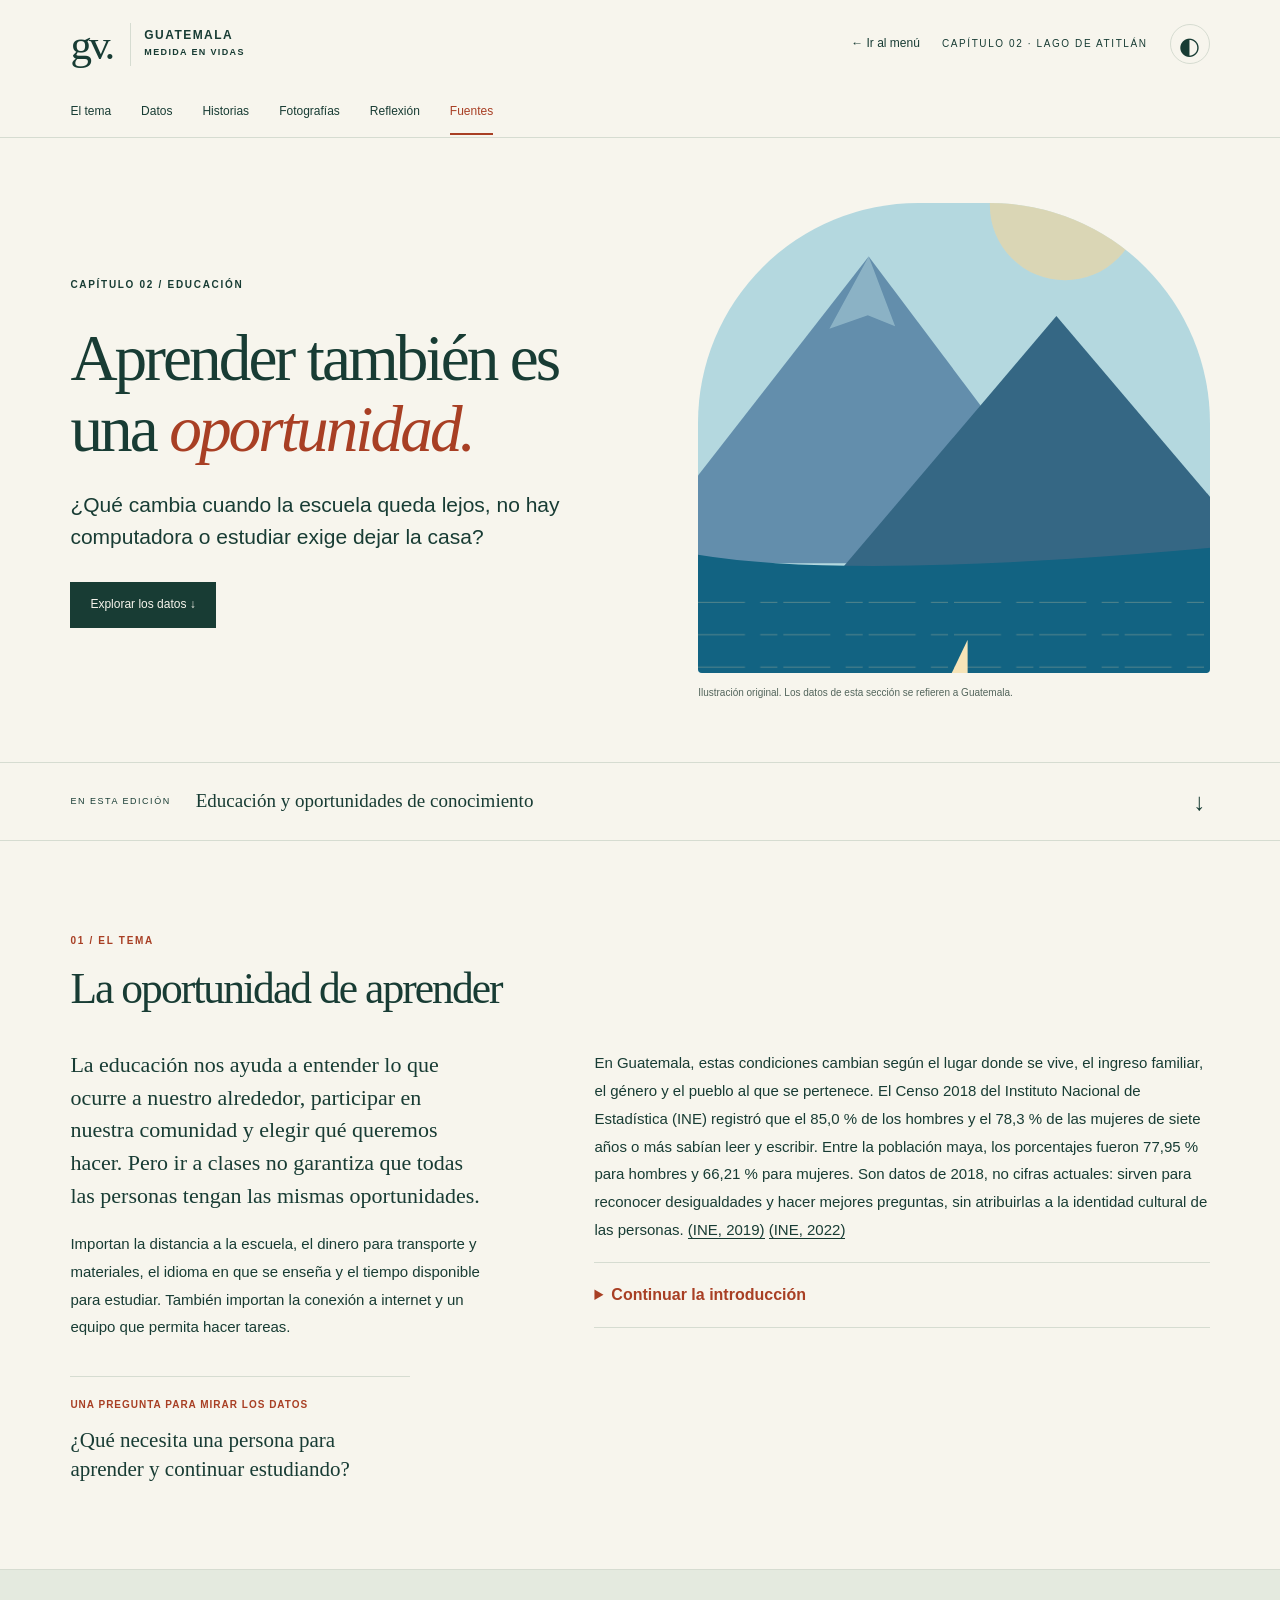
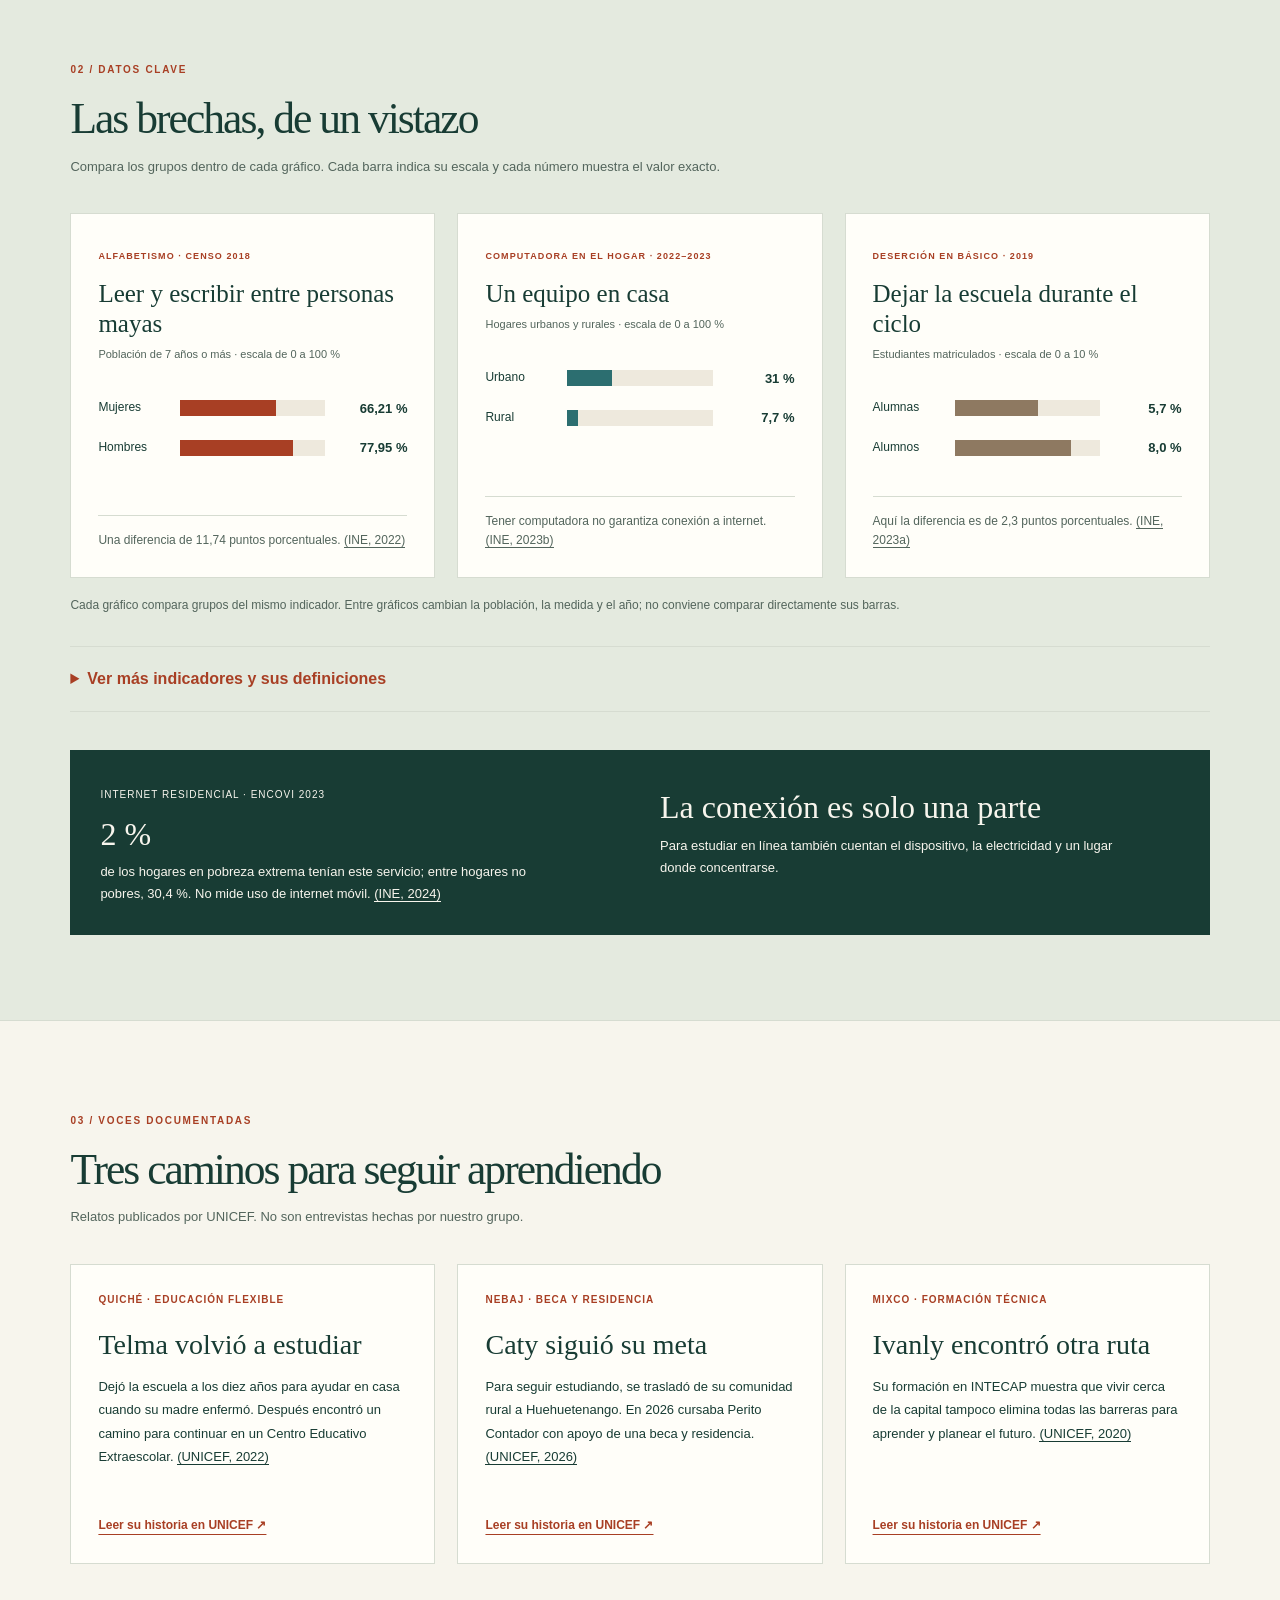
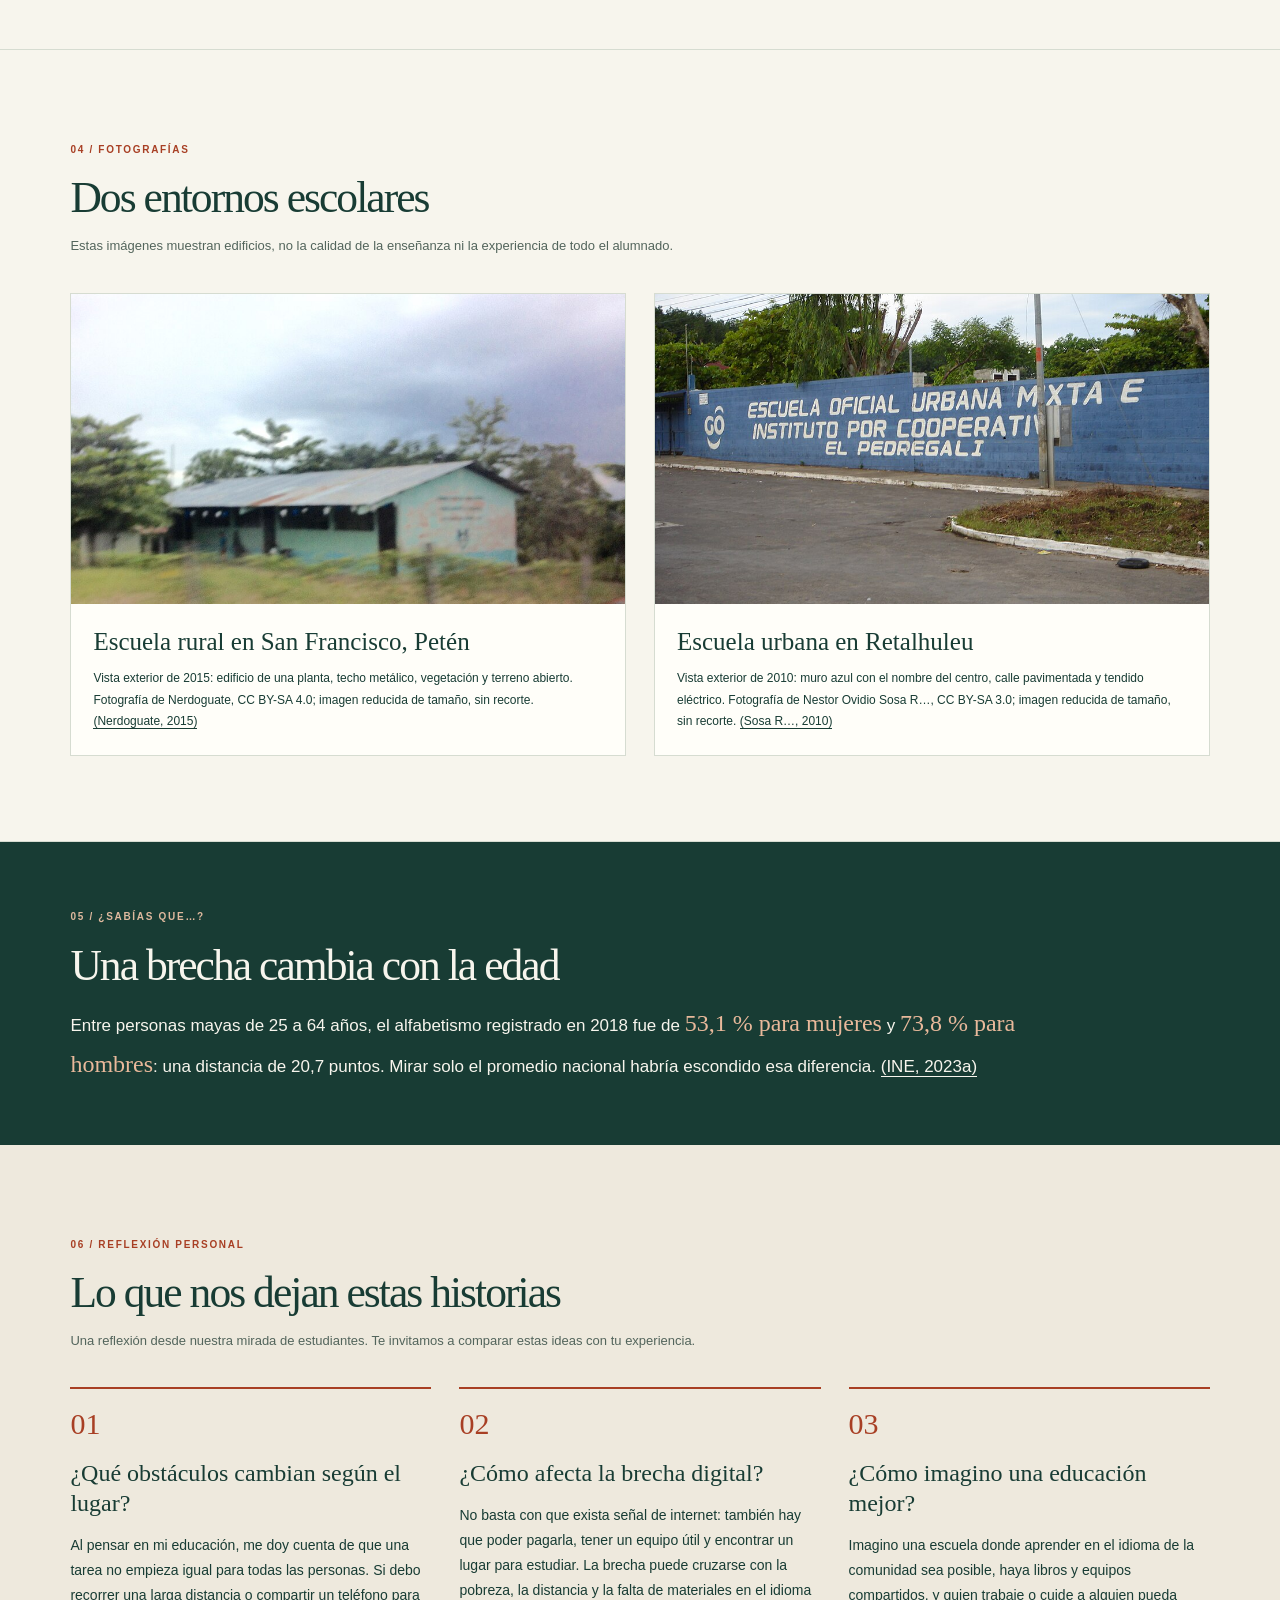
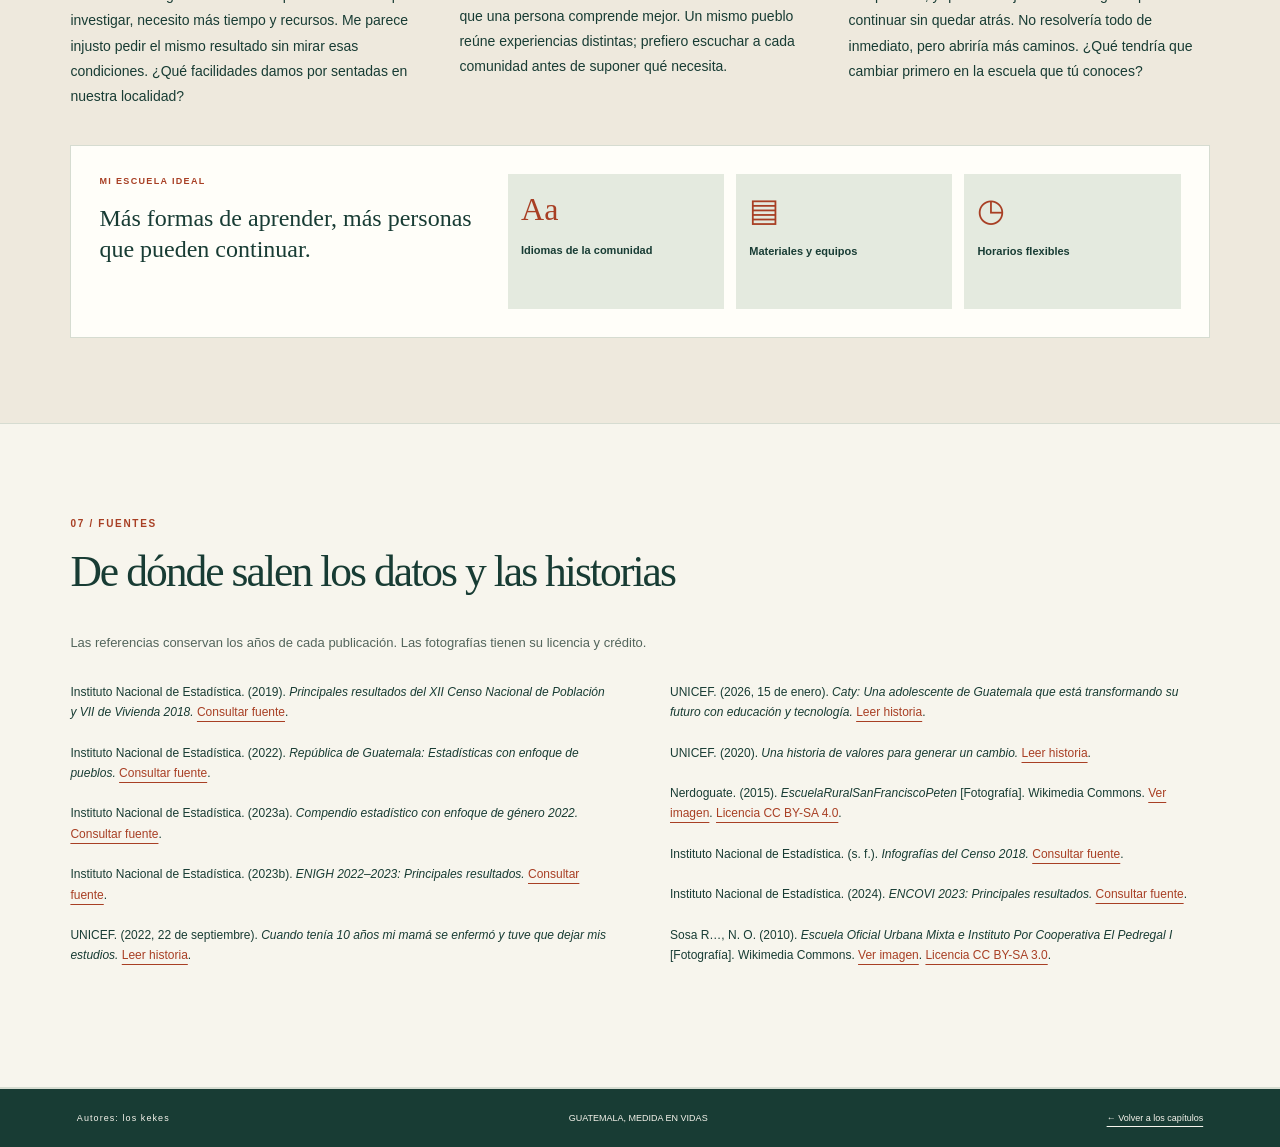
==== capitulo-2.html @ addb1e81 "Ajustar título del capítulo 2" ====
<!doctype html>
<html lang="es">
<head>
<meta charset="utf-8"><meta name="viewport" content="width=device-width,initial-scale=1">
<meta name="description" content="Educación y oportunidades de aprender en Guatemala: datos, historias y reflexión.">
<meta name="color-scheme" content="light dark">
<title>Capítulo 2 · Educación y oportunidades — Guatemala, medida en vidas</title>
<link rel="stylesheet" href="capitulos.css"><link rel="stylesheet" href="educacion.css?v=3">
<script defer src="educacion.js?v=2"></script>
</head>
<body class="education-page">
<a class="skip-chapters" href="#contenido">Saltar al contenido</a>
<div class="edu-progress" aria-hidden="true"></div>
<header class="education-header"><div class="edu-topline"><a class="edu-brand" href="menu.html" aria-label="Ir al menú de capítulos"><span class="edu-brand-mark">gv.</span><span>GUATEMALA<br><small>MEDIDA EN VIDAS</small></span></a><div class="edu-header-right"><a class="menu-return" href="menu.html">← Ir al menú</a><span class="edu-edition">CAPÍTULO 02 · LAGO DE ATITLÁN</span><button id="edu-theme" type="button" aria-label="Activar modo oscuro" title="Cambiar tema">◐</button><button id="edu-menu" type="button" aria-expanded="false" aria-controls="edu-navigation">Menú <span aria-hidden="true">☰</span></button></div></div><nav id="edu-navigation" class="edu-jump" aria-label="Contenido del capítulo"><a href="#introduccion">El tema</a><a href="#datos">Datos</a><a href="#historias">Historias</a><a href="#fotografias">Fotografías</a><a href="#reflexion">Reflexión</a><a href="#referencias">Fuentes</a></nav></header>
<main id="contenido">
<section class="edu-hero"><div><p class="kicker">CAPÍTULO 02 / EDUCACIÓN</p><h1>Aprender también es una <em>oportunidad.</em></h1><p>¿Qué cambia cuando la escuela queda lejos, no hay computadora o estudiar exige dejar la casa?</p><a class="edu-button" href="#datos">Explorar los datos ↓</a></div><figure><img src="assets/capitulo-2.svg" alt="Ilustración del Lago de Atitlán que identifica este capítulo" width="600" height="1000"><figcaption>Ilustración original. Los datos de esta sección se refieren a Guatemala.</figcaption></figure></section>
<div class="edu-issue-strip"><span>EN ESTA EDICIÓN</span><p>Educación y oportunidades de conocimiento</p><span aria-hidden="true">↓</span></div>

<section class="edu-section" id="introduccion"><div class="section-top"><span>01 / EL TEMA</span><h2>La oportunidad de aprender</h2></div><div class="intro-grid"><div class="intro-lead"><p>La educación nos ayuda a entender lo que ocurre a nuestro alrededor, participar en nuestra comunidad y elegir qué queremos hacer. Pero ir a clases no garantiza que todas las personas tengan las mismas oportunidades.</p><p>Importan la distancia a la escuela, el dinero para transporte y materiales, el idioma en que se enseña y el tiempo disponible para estudiar. También importan la conexión a internet y un equipo que permita hacer tareas.</p><div class="intro-mark"><strong>Una pregunta para mirar los datos</strong><span>¿Qué necesita una persona para aprender y continuar estudiando?</span></div></div><div class="intro-rest"><p>En Guatemala, estas condiciones cambian según el lugar donde se vive, el ingreso familiar, el género y el pueblo al que se pertenece. El Censo 2018 del Instituto Nacional de Estadística (INE) registró que el 85,0 % de los hombres y el 78,3 % de las mujeres de siete años o más sabían leer y escribir. Entre la población maya, los porcentajes fueron 77,95 % para hombres y 66,21 % para mujeres. Son datos de 2018, no cifras actuales: sirven para reconocer desigualdades y hacer mejores preguntas, sin atribuirlas a la identidad cultural de las personas. <a class="citation" href="#ref-censo">(INE, 2019)</a> <a class="citation" href="#ref-pueblos">(INE, 2022)</a></p><details><summary>Continuar la introducción</summary><p>La experiencia escolar tampoco termina al aprender a leer. Seguir estudiando puede ser difícil si alguien debe cuidar a familiares, trabajar o trasladarse lejos. Algunas personas encuentran alternativas en centros de educación flexible, becas o residencias estudiantiles. Sus historias muestran que el esfuerzo personal importa, pero también las condiciones que lo hacen posible. <a class="citation" href="#ref-telma">(UNICEF, 2022)</a> <a class="citation" href="#ref-caty">(UNICEF, 2026)</a></p><p>La brecha digital es otra parte del problema. Una encuesta del INE encontró que en 2022–2023 el 31 % de los hogares urbanos tenía computadora, frente al 7,7 % de los rurales. Disponer de una computadora no significa que haya conexión estable, electricidad o un espacio tranquilo para estudiar; cada indicador cuenta una parte distinta de la historia. <a class="citation" href="#ref-enigh">(INE, 2023b)</a></p><p>Por eso esta sección combina cifras, relatos y fotografías. Queremos comparar realidades sin reducir a nadie a un número. Una escuela que ofrezca materiales accesibles, enseñanza en idiomas que el alumnado comprenda y caminos para continuar después de una interrupción puede abrir más posibilidades. Al leer, vale la pena pensar en nuestra propia experiencia y en lo que cambiaríamos para que aprender dependa menos del lugar donde nacimos.</p></details></div></div></section>

<section class="edu-section" id="datos"><div class="section-top"><span>02 / DATOS CLAVE</span><h2>Las brechas, de un vistazo</h2><p>Compara los grupos dentro de cada gráfico. Cada barra indica su escala y cada número muestra el valor exacto.</p></div><div class="chart-grid">
<figure class="comparison-chart" aria-labelledby="chart-literacy-title"><figcaption><span>ALFABETISMO · CENSO 2018</span><h3 id="chart-literacy-title">Leer y escribir entre personas mayas</h3><p>Población de 7 años o más · escala de 0 a 100 %</p></figcaption><div class="chart-rows" role="img" aria-label="Mujeres mayas: 66,21 por ciento. Hombres mayas: 77,95 por ciento."><div class="chart-row"><span>Mujeres</span><div class="chart-track"><span style="--value:66.21%"></span></div><strong>66,21 %</strong></div><div class="chart-row"><span>Hombres</span><div class="chart-track"><span style="--value:77.95%"></span></div><strong>77,95 %</strong></div></div><p class="chart-note">Una diferencia de 11,74 puntos porcentuales. <a class="citation" href="#ref-pueblos">(INE, 2022)</a></p></figure>
<figure class="comparison-chart" aria-labelledby="chart-computer-title"><figcaption><span>COMPUTADORA EN EL HOGAR · 2022–2023</span><h3 id="chart-computer-title">Un equipo en casa</h3><p>Hogares urbanos y rurales · escala de 0 a 100 %</p></figcaption><div class="chart-rows" role="img" aria-label="Hogares urbanos con computadora: 31 por ciento. Hogares rurales: 7,7 por ciento."><div class="chart-row"><span>Urbano</span><div class="chart-track"><span style="--value:31%"></span></div><strong>31 %</strong></div><div class="chart-row"><span>Rural</span><div class="chart-track"><span style="--value:7.7%"></span></div><strong>7,7 %</strong></div></div><p class="chart-note">Tener computadora no garantiza conexión a internet. <a class="citation" href="#ref-enigh">(INE, 2023b)</a></p></figure>
<figure class="comparison-chart" aria-labelledby="chart-dropout-title"><figcaption><span>DESERCIÓN EN BÁSICO · 2019</span><h3 id="chart-dropout-title">Dejar la escuela durante el ciclo</h3><p>Estudiantes matriculados · escala de 0 a 10 %</p></figcaption><div class="chart-rows" role="img" aria-label="Escala de cero a diez por ciento. Alumnas: 5,7 por ciento. Alumnos: 8,0 por ciento."><div class="chart-row"><span>Alumnas</span><div class="chart-track"><span style="--value:57%"></span></div><strong>5,7 %</strong></div><div class="chart-row"><span>Alumnos</span><div class="chart-track"><span style="--value:80%"></span></div><strong>8,0 %</strong></div></div><p class="chart-note">Aquí la diferencia es de 2,3 puntos porcentuales. <a class="citation" href="#ref-genero">(INE, 2023a)</a></p></figure>
</div><p class="data-caution">Cada gráfico compara grupos del mismo indicador. Entre gráficos cambian la población, la medida y el año; no conviene comparar directamente sus barras.</p><details class="data-more"><summary>Ver más indicadores y sus definiciones</summary><div class="table-scroll"><table><caption>Indicadores educativos seleccionados de Guatemala</caption><thead><tr><th scope="col">Indicador</th><th scope="col">Mujeres</th><th scope="col">Hombres</th><th scope="col">Año</th></tr></thead><tbody><tr><th scope="row">Alfabetismo, personas de 7 años o más</th><td>78,3 %</td><td>85,0 %</td><td>2018</td></tr><tr><th scope="row">Años promedio de estudio, personas de 7 años o más</th><td>5,3</td><td>5,8</td><td>2018</td></tr><tr><th scope="row">Deserción en primaria, estudiantes matriculados</th><td>3,9 %</td><td>4,5 %</td><td>2019</td></tr><tr><th scope="row">Deserción en básico, estudiantes matriculados</th><td>5,7 %</td><td>8,0 %</td><td>2019</td></tr></tbody></table></div><p>«Alfabetismo» significa saber leer y escribir. «Deserción» se refiere a dejar la escuela durante el ciclo escolar. <a class="citation" href="#ref-censo">(INE, 2019)</a> <a class="citation" href="#ref-genero">(INE, 2023a)</a> <a class="citation" href="#ref-infografias">(INE, s. f.)</a></p><div class="table-scroll"><table><caption>Alfabetismo por sexo y pueblo de pertenencia, personas de 7 años o más, 2018</caption><thead><tr><th scope="col">Pueblo</th><th scope="col">Mujeres</th><th scope="col">Hombres</th></tr></thead><tbody><tr><th scope="row">Maya</th><td>66,21 %</td><td>77,95 %</td></tr><tr><th scope="row">Garífuna</th><td>82,92 %</td><td>87,99 %</td></tr><tr><th scope="row">Xinka</th><td>76,24 %</td><td>82,14 %</td></tr><tr><th scope="row">Ladino</th><td>86,92 %</td><td>90,11 %</td></tr></tbody></table></div><p>Las categorías son las usadas por el INE en su tabulación del Censo 2018. <a class="citation" href="#ref-pueblos">(INE, 2022)</a></p></details><div class="digital-strip"><div><span>INTERNET RESIDENCIAL · ENCOVI 2023</span><strong>2 %</strong><p>de los hogares en pobreza extrema tenían este servicio; entre hogares no pobres, 30,4 %. No mide uso de internet móvil. <a class="citation" href="#ref-encovi">(INE, 2024)</a></p></div><div><strong>La conexión es solo una parte</strong><p>Para estudiar en línea también cuentan el dispositivo, la electricidad y un lugar donde concentrarse.</p></div></div></section>

<section class="edu-section" id="historias"><div class="section-top"><span>03 / VOCES DOCUMENTADAS</span><h2>Tres caminos para seguir aprendiendo</h2><p>Relatos publicados por UNICEF. No son entrevistas hechas por nuestro grupo.</p></div><div class="story-grid"><article><span>QUICHÉ · EDUCACIÓN FLEXIBLE</span><h3>Telma volvió a estudiar</h3><p>Dejó la escuela a los diez años para ayudar en casa cuando su madre enfermó. Después encontró un camino para continuar en un Centro Educativo Extraescolar. <a class="citation" href="#ref-telma">(UNICEF, 2022)</a></p><a href="https://www.unicef.org/guatemala/historias/cuando-ten%C3%ADa-10-a%C3%B1os-mi-mam%C3%A1-se-enferm%C3%B3-y-tuve-que-dejar-mis-estudios%C2%A8">Leer su historia en UNICEF ↗</a></article><article><span>NEBAJ · BECA Y RESIDENCIA</span><h3>Caty siguió su meta</h3><p>Para seguir estudiando, se trasladó de su comunidad rural a Huehuetenango. En 2026 cursaba Perito Contador con apoyo de una beca y residencia. <a class="citation" href="#ref-caty">(UNICEF, 2026)</a></p><a href="https://www.unicef.org/guatemala/historias/caty-una-adolescente-de-guatemala-que-est%C3%A1-transformando-su-futuro-con-educaci%C3%B3n-y">Leer su historia en UNICEF ↗</a></article><article><span>MIXCO · FORMACIÓN TÉCNICA</span><h3>Ivanly encontró otra ruta</h3><p>Su formación en INTECAP muestra que vivir cerca de la capital tampoco elimina todas las barreras para aprender y planear el futuro. <a class="citation" href="#ref-ivanly">(UNICEF, 2020)</a></p><a href="https://www.unicef.org/guatemala/historias/una-historia-de-valores-para-generar-un-cambio">Leer su historia en UNICEF ↗</a></article></div></section>

<section class="edu-section" id="fotografias"><div class="section-top"><span>04 / FOTOGRAFÍAS</span><h2>Dos entornos escolares</h2><p>Estas imágenes muestran edificios, no la calidad de la enseñanza ni la experiencia de todo el alumnado.</p></div><div class="photo-grid"><figure><img src="assets/educacion-rural-peten.jpg" alt="Escuela rural de una planta con paredes verde claro, techo metálico y vegetación alrededor" width="960" height="702" loading="lazy"><figcaption><strong>Escuela rural en San Francisco, Petén</strong><span>Vista exterior de 2015: edificio de una planta, techo metálico, vegetación y terreno abierto. Fotografía de Nerdoguate, CC BY-SA 4.0; imagen reducida de tamaño, sin recorte. <a class="citation" href="#ref-foto-rural">(Nerdoguate, 2015)</a></span></figcaption></figure><figure><img src="assets/educacion-urbana-retalhuleu.jpg" alt="Muro azul con el nombre de la Escuela Oficial Urbana Mixta El Pedregal I, junto a una calle pavimentada" width="960" height="720" loading="lazy"><figcaption><strong>Escuela urbana en Retalhuleu</strong><span>Vista exterior de 2010: muro azul con el nombre del centro, calle pavimentada y tendido eléctrico. Fotografía de Nestor Ovidio Sosa R…, CC BY-SA 3.0; imagen reducida de tamaño, sin recorte. <a class="citation" href="#ref-foto-urbana">(Sosa R…, 2010)</a></span></figcaption></figure></div></section>

<aside class="did-you-know"><span>05 / ¿SABÍAS QUE…?</span><h2>Una brecha cambia con la edad</h2><p>Entre personas mayas de 25 a 64 años, el alfabetismo registrado en 2018 fue de <strong>53,1 % para mujeres</strong> y <strong>73,8 % para hombres</strong>: una distancia de 20,7 puntos. Mirar solo el promedio nacional habría escondido esa diferencia. <a class="citation" href="#ref-genero">(INE, 2023a)</a></p></aside>

<section class="edu-section" id="reflexion"><div class="section-top"><span>06 / REFLEXIÓN PERSONAL</span><h2>Lo que nos dejan estas historias</h2><p>Una reflexión desde nuestra mirada de estudiantes. Te invitamos a comparar estas ideas con tu experiencia.</p></div><div class="question-list">
<article><b>01</b><h3>¿Qué obstáculos cambian según el lugar?</h3><p>Al pensar en mi educación, me doy cuenta de que una tarea no empieza igual para todas las personas. Si debo recorrer una larga distancia o compartir un teléfono para investigar, necesito más tiempo y recursos. Me parece injusto pedir el mismo resultado sin mirar esas condiciones. ¿Qué facilidades damos por sentadas en nuestra localidad?</p></article>
<article><b>02</b><h3>¿Cómo afecta la brecha digital?</h3><p>No basta con que exista señal de internet: también hay que poder pagarla, tener un equipo útil y encontrar un lugar para estudiar. La brecha puede cruzarse con la pobreza, la distancia y la falta de materiales en el idioma que una persona comprende mejor. Un mismo pueblo reúne experiencias distintas; prefiero escuchar a cada comunidad antes de suponer qué necesita.</p></article>
<article><b>03</b><h3>¿Cómo imagino una educación mejor?</h3><p>Imagino una escuela donde aprender en el idioma de la comunidad sea posible, haya libros y equipos compartidos, y quien trabaje o cuide a alguien pueda continuar sin quedar atrás. No resolvería todo de inmediato, pero abriría más caminos. ¿Qué tendría que cambiar primero en la escuela que tú conoces?</p></article>
</div><div class="ideal-school"><div class="ideal-school-title"><span>MI ESCUELA IDEAL</span><strong>Más formas de aprender, más personas que pueden continuar.</strong></div><div class="ideal-school-grid" role="img" aria-label="Ilustración de tres propuestas: idiomas de la comunidad, materiales y equipos compartidos, horarios flexibles"><div><span aria-hidden="true">Aa</span><b>Idiomas de la comunidad</b></div><div><span aria-hidden="true">▤</span><b>Materiales y equipos</b></div><div><span aria-hidden="true">◷</span><b>Horarios flexibles</b></div></div></div></section>
<section class="edu-section references" id="referencias"><div class="section-top"><span>07 / FUENTES</span><h2>De dónde salen los datos y las historias</h2></div><p>Las referencias conservan los años de cada publicación. Las fotografías tienen su licencia y crédito.</p><ul>
<li id="ref-censo">Instituto Nacional de Estadística. (2019). <cite>Principales resultados del XII Censo Nacional de Población y VII de Vivienda 2018.</cite> <a href="https://censo2018.ine.gob.gt/archivos/Principales_resultados_Censo2018.pdf">Consultar fuente</a>.</li>
<li id="ref-pueblos">Instituto Nacional de Estadística. (2022). <cite>República de Guatemala: Estadísticas con enfoque de pueblos.</cite> <a href="https://www.ine.gob.gt/ine/wp-content/uploads/2022/07/Republica-de-Guatemala.pdf">Consultar fuente</a>.</li>
<li id="ref-genero">Instituto Nacional de Estadística. (2023a). <cite>Compendio estadístico con enfoque de género 2022.</cite> <a href="https://www.ine.gob.gt/sistema/uploads/2023/11/06/2023110622145767yh4FO7s1alkNyrsl89UhkrYrkzGtwv.pdf">Consultar fuente</a>.</li>
<li id="ref-enigh">Instituto Nacional de Estadística. (2023b). <cite>ENIGH 2022–2023: Principales resultados.</cite> <a href="https://www.ine.gob.gt/wp-content/uploads/2023/12/resultadosENIGH.pdf">Consultar fuente</a>.</li>
<li id="ref-telma">UNICEF. (2022, 22 de septiembre). <cite>Cuando tenía 10 años mi mamá se enfermó y tuve que dejar mis estudios.</cite> <a href="https://www.unicef.org/guatemala/historias/cuando-ten%C3%ADa-10-a%C3%B1os-mi-mam%C3%A1-se-enferm%C3%B3-y-tuve-que-dejar-mis-estudios%C2%A8">Leer historia</a>.</li>
<li id="ref-caty">UNICEF. (2026, 15 de enero). <cite>Caty: Una adolescente de Guatemala que está transformando su futuro con educación y tecnología.</cite> <a href="https://www.unicef.org/guatemala/historias/caty-una-adolescente-de-guatemala-que-est%C3%A1-transformando-su-futuro-con-educaci%C3%B3n-y">Leer historia</a>.</li>
<li id="ref-ivanly">UNICEF. (2020). <cite>Una historia de valores para generar un cambio.</cite> <a href="https://www.unicef.org/guatemala/historias/una-historia-de-valores-para-generar-un-cambio">Leer historia</a>.</li>
<li id="ref-foto-rural">Nerdoguate. (2015). <cite>EscuelaRuralSanFranciscoPeten</cite> [Fotografía]. Wikimedia Commons. <a href="https://commons.wikimedia.org/wiki/File:EscuelaRuralSanFranciscoPeten.jpeg">Ver imagen</a>. <a href="https://creativecommons.org/licenses/by-sa/4.0/">Licencia CC BY-SA 4.0</a>.</li>
<li id="ref-infografias">Instituto Nacional de Estadística. (s. f.). <cite>Infografías del Censo 2018.</cite> <a href="https://censo2018.ine.gob.gt/archivos/Infografias.pdf">Consultar fuente</a>.</li>
<li id="ref-encovi">Instituto Nacional de Estadística. (2024). <cite>ENCOVI 2023: Principales resultados.</cite> <a href="https://www.ine.gob.gt/sistema/uploads/2024/08/22/20240822115045oP9hz3bt6r44qxs2amGK6YQqIpGhNdg0.pdf">Consultar fuente</a>.</li>
<li id="ref-foto-urbana">Sosa R…, N. O. (2010). <cite>Escuela Oficial Urbana Mixta e Instituto Por Cooperativa El Pedregal I</cite> [Fotografía]. Wikimedia Commons. <a href="https://commons.wikimedia.org/wiki/File:Escuela_Oficial_Urbana_Mixta_e_Instituto_Por_Cooperativa_El_Pedregal_I_-_panoramio.jpg">Ver imagen</a>. <a href="https://creativecommons.org/licenses/by-sa/3.0/">Licencia CC BY-SA 3.0</a>.</li>
</ul></section>
</main><footer class="contents-footer education-footer"><span>Autores: los kekes</span><span>GUATEMALA, MEDIDA EN VIDAS</span><a href="menu.html">← Volver a los capítulos</a></footer>
</body></html>
---- capitulos.css ----
*{box-sizing:border-box}html{scroll-behavior:smooth}body{margin:0;font-family:Arial,Helvetica,sans-serif;line-height:1.6}a{color:inherit;text-underline-offset:5px}a:focus-visible{outline:3px solid #efd4a0;outline-offset:7px}h1,h2,p,figure{margin:0}h1,h2{font-family:Georgia,'Times New Roman',serif;font-weight:400}a{touch-action:manipulation}.contents-page{background:#121714;color:#f1efe5;min-height:100vh}.contents-header,.upcoming-header{display:flex;align-items:center;justify-content:space-between;gap:25px;padding:28px 6%;border-bottom:1px solid #ffffff20}.wordmark{font-family:Georgia,serif;font-size:42px;letter-spacing:-.08em;text-decoration:none;display:flex;align-items:center;gap:18px;line-height:1}.wordmark span{font-family:Arial,sans-serif;font-size:9px;font-weight:bold;letter-spacing:.16em;line-height:1.6;border-left:1px solid #ffffff40;padding-left:18px}.header-caption,.continue-link{font-size:10px;letter-spacing:.12em}.continue-link{padding:10px 0;text-decoration:none}.continue-link:hover{color:#bdd09c}.contents-page main{max-width:1600px;margin:auto;padding:55px 6% 0}.contents-title{display:flex;justify-content:space-between;align-items:flex-end;gap:30px}.kicker{font-size:9px;letter-spacing:.2em;font-weight:bold}.contents-title h1{font-size:clamp(40px,4.7vw,68px);line-height:1.08;letter-spacing:-.045em;margin-top:18px}.contents-title h1 em{color:#c6d6ae}.contents-title>p{font-size:12px;color:#b7c2b8;line-height:1.9;padding-bottom:6px}.chapter-grid{display:grid;grid-template-columns:repeat(6,minmax(0,1fr));gap:23px;margin:48px 0 60px;align-items:start}.chapter-card{text-decoration:none;display:block;min-width:0;transition:transform .25s ease;color:#f1efe5}.chapter-card:nth-child(even){margin-top:46px}.chapter-art{height:350px;position:relative;overflow:hidden;border:1px solid #ffffff25;background:#223d30;transition:border-color .25s,box-shadow .25s}.chapter-art img{width:100%;height:100%;object-fit:cover;transition:transform .5s ease;display:block}.chapter-art:after{content:'';position:absolute;inset:35% 0 0;background:linear-gradient(transparent,#07110cbb);pointer-events:none}.chapter-number{position:absolute;z-index:2;bottom:0;left:0;right:0;display:block;text-align:center;font-family:Georgia,serif;font-style:italic;font-size:15px;padding:10px 2px;background:#0f1816d9;border-top:1px solid var(--accent);color:#fff8e6}.chapter-status{position:absolute;left:9px;top:10px;right:9px;z-index:2;font-size:8px;letter-spacing:.06em;text-align:center;background:#10221de6;color:#f4f4e9;padding:6px 2px;border:1px solid #ffffff55}.chapter-meta{padding-top:15px}.chapter-meta>span{font-size:8px;letter-spacing:.15em;color:var(--accent)}.chapter-meta h2{font-size:20px;line-height:1.2;margin:5px 0 8px}.chapter-meta p{font-size:10px;line-height:1.65;color:#bcc6bc;max-width:170px}.chapter-card:hover{transform:translateY(-8px)}.chapter-card:hover .chapter-art,.chapter-card:focus-visible .chapter-art{border-color:var(--accent);box-shadow:0 7px 25px #0006}.chapter-card:hover img{transform:scale(1.04)}.contents-bottom{border-top:1px solid #ffffff26;display:flex;align-items:center;justify-content:space-between;gap:25px;padding:24px 0 34px}.contents-bottom>span{font-size:8px;letter-spacing:.16em;color:#b9c6b8}.contents-bottom p{font-size:10px;line-height:1.8;color:#a9b7aa}.contents-footer{display:flex;gap:25px;justify-content:space-between;align-items:center;border-top:1px solid #ffffff20;padding:22px 6%;font-size:9px;color:#aab8ad}.contents-footer>span:first-child{letter-spacing:.12em}.skip-chapters{position:fixed;top:-100px;left:20px;z-index:30;padding:12px;background:#f0ead9;color:#152f26}.skip-chapters:focus{top:12px}.upcoming-page{background:#e9f2f1;color:#153f55;min-height:100vh}.upcoming-header{border-color:#153f5525}.upcoming-page .wordmark span{border-color:#153f5540}.menu-return{font-size:12px;text-decoration:none;border:1px solid currentColor;padding:10px 16px;display:inline-block}.menu-return:hover{background:#153f55;color:#f5f2e6}.upcoming-layout{display:grid;grid-template-columns:1.15fr 1fr;gap:65px;align-items:center;max-width:1350px;margin:auto;padding:65px 6%}.upcoming-copy h1{font-size:clamp(42px,4.8vw,72px);line-height:1.13;letter-spacing:-.04em;margin:25px 0}.upcoming-copy h1 em{color:#176c8b}.upcoming-label{font-size:9px;font-weight:bold;letter-spacing:.16em;background:#d3e6e8;border:1px solid #7a9eaa;padding:7px 12px;display:inline-block;margin:0 0 30px}.upcoming-copy>p:not(.kicker){font-family:Georgia,serif;font-size:24px;line-height:1.4}.upcoming-copy>p.upcoming-note{font-family:Arial,sans-serif;font-size:13px;line-height:1.8;margin-top:20px;max-width:400px;color:#426675}.upcoming-button{display:inline-block;background:#15445a;color:#fff7e9;padding:13px 20px;margin-top:28px;text-decoration:none;font-size:12px}.upcoming-button:hover{background:#236e85}.upcoming-art{position:relative}.upcoming-art img{width:100%;height:530px;object-fit:cover;object-position:center 48%;display:block;border-radius:230px 230px 3px 3px}.upcoming-art figcaption{font-size:9px;margin-top:12px;color:#426675}.upcoming-page .contents-footer{border-color:#153f5525;color:#426675}.upcoming-page.future{background:#f0ede5;color:#233e34}.future .upcoming-copy h1 em{color:#44624e}.future .upcoming-label{background:#e0e5d9;color:#233e34}.future .upcoming-copy>p.upcoming-note,.future .upcoming-art figcaption{color:#506253}.future .upcoming-button{background:#233e34}
@media(min-width:1600px){.contents-header,.contents-footer{padding-inline:max(6%,calc((100vw - 1408px)/2))}}@media(max-width:1100px){.chapter-grid{gap:14px}.chapter-art{height:320px}.chapter-meta h2{font-size:17px}.header-caption{display:none}.upcoming-layout{gap:35px}.upcoming-art img{height:480px}}@media(max-width:800px){.contents-title h1{font-size:44px}.contents-title>p{font-size:11px}.chapter-grid{grid-template-columns:repeat(3,minmax(0,1fr));gap:30px 20px}.chapter-card:nth-child(even){margin-top:0}.chapter-card:nth-child(3n+2){margin-top:35px}.chapter-art{height:350px}.chapter-meta h2{font-size:22px}.contents-bottom{flex-wrap:wrap}.contents-bottom>span:last-child{display:none}.upcoming-layout{gap:25px}.upcoming-art img{height:430px}.upcoming-copy h1{font-size:42px}}@media(max-width:560px){.contents-header,.upcoming-header{padding-block:20px;gap:15px}.wordmark{font-size:35px;gap:12px}.wordmark span{font-size:8px;padding-left:12px}.continue-link{font-size:9px;letter-spacing:0}.contents-page main{padding-top:35px}.contents-title{display:block}.contents-title h1{font-size:44px}.contents-title>p{margin-top:22px}.chapter-grid{grid-template-columns:repeat(2,minmax(0,1fr));gap:28px 18px;margin-top:30px;margin-bottom:40px}.chapter-card:nth-child(3n+2){margin-top:0}.chapter-card:nth-child(even){margin-top:33px}.chapter-art{height:310px}.chapter-meta h2{font-size:20px}.chapter-meta p{font-size:11px}.chapter-number{font-size:16px}.chapter-status{font-size:8px}.contents-bottom{display:block;padding-block:22px}.contents-bottom p{margin-top:14px}.contents-footer{display:block;line-height:1.8}.contents-footer>span{display:block}.contents-footer>span+span{margin-top:10px}.upcoming-layout{grid-template-columns:1fr;padding-top:40px;gap:35px}.upcoming-copy h1{font-size:46px}.upcoming-copy>p:not(.kicker){font-size:23px}.upcoming-copy>p.upcoming-note{font-size:13px}.upcoming-art img{height:430px;max-height:65vh}.menu-return{font-size:11px;padding:9px 12px}.upcoming-page .contents-footer a{display:inline-block;margin-top:14px}.kicker{font-size:8px}}@media(prefers-reduced-motion:reduce){html{scroll-behavior:auto}*{transition:none!important}.chapter-card:hover{transform:none}.chapter-card:hover img{transform:none}}@media print{.contents-page{background:white;color:#142e24}.chapter-grid{grid-template-columns:repeat(3,1fr)}.chapter-meta p,.chapter-meta>span{color:#142e24}.chapter-card{break-inside:avoid}.chapter-art{height:240px;print-color-adjust:exact}.chapter-card:nth-child(n){margin-top:0}}
---- educacion.css ----
:root{--paper:#f7f5ed;--ink:#183c34;--muted:#53655c;--line:#d6dcd1;--orange:#a83f24;--soft:#eee9dd;--card:#fffef9;--green:#e4eadf;--teal:#2c6e70;color-scheme:light}
html{scroll-padding-top:145px}.education-page{background:var(--paper);color:var(--ink);min-height:100vh;font-family:Arial,Helvetica,sans-serif;line-height:1.65}.education-page button{font:inherit;color:inherit;cursor:pointer}.education-page a:focus-visible,.education-page button:focus-visible,.education-page summary:focus-visible{outline:3px solid var(--orange);outline-offset:4px}.education-page h1,.education-page h2,.education-page h3{font-weight:400}.education-page main{overflow:hidden}.education-page .skip-chapters{background:var(--ink);color:var(--paper)}.edu-progress{position:fixed;top:0;left:0;width:0;height:3px;background:var(--orange);z-index:50}
.education-header{position:sticky;top:0;z-index:30;background:var(--paper);border-bottom:1px solid var(--line);padding:0 5.5%}.edu-topline{display:flex;justify-content:space-between;align-items:center;min-height:88px;gap:20px}.edu-brand{display:flex;align-items:center;gap:13px;text-decoration:none;font-size:12px;line-height:1.3;letter-spacing:.12em;font-weight:bold}.edu-brand small{font-size:9px;letter-spacing:.15em}.edu-brand-mark{font:43px/1 Georgia,serif;letter-spacing:-.07em;border-right:1px solid var(--line);padding-right:18px}.edu-header-right{display:flex;align-items:center;gap:22px}.edu-edition{font-size:10px;letter-spacing:.16em}.education-header .menu-return{border:0;padding:0;font-size:12px;white-space:nowrap}.education-header .menu-return:hover{background:none;color:var(--orange)}.edu-header-right button{width:40px;height:40px;border:1px solid var(--line);border-radius:50%;background:none;font-size:24px}.edu-header-right #edu-menu{display:none}.edu-jump{display:flex;gap:30px;align-items:center;min-height:49px;overflow-x:auto;scrollbar-width:thin}.edu-jump a{font-size:12px;text-decoration:none;padding:12px 0;border-bottom:2px solid transparent;white-space:nowrap}.edu-jump a:hover,.edu-jump a[aria-current]{color:var(--orange);border-color:var(--orange)}
.edu-hero{display:grid;grid-template-columns:1.12fr 1fr;gap:55px;align-items:center;max-width:1600px;margin:auto;padding:65px 5.5% 60px}.edu-hero .kicker{font-size:10px;letter-spacing:.17em}.edu-hero h1{font-size:clamp(52px,5.1vw,78px);line-height:1.08;letter-spacing:-.045em;margin:30px 0 25px}.edu-hero h1 em{color:var(--orange)}.edu-hero>div>p:not(.kicker){font-size:21px;line-height:1.5;max-width:490px}.edu-button{display:inline-flex;background:var(--ink);color:var(--paper);text-decoration:none;padding:13px 20px;margin-top:30px;font-size:12px}.edu-button:hover{background:var(--orange)}.edu-hero figure{min-width:0}.edu-hero img{display:block;width:100%;height:470px;object-fit:cover;object-position:center 44%;border-radius:220px 220px 4px 4px}.edu-hero figcaption{font-size:10px;color:var(--muted);padding:12px 0 0}.edu-issue-strip{display:flex;align-items:center;gap:25px;padding:19px 5.5%;border-block:1px solid var(--line)}.edu-issue-strip span{font-size:9px;letter-spacing:.17em}.edu-issue-strip span:last-child{margin-left:auto;font-size:24px}.edu-issue-strip p{font:19px Georgia,serif}
.edu-section{max-width:1600px;margin:auto;padding:85px 5.5%;border-bottom:1px solid var(--line);scroll-margin-top:145px}.section-top{margin-bottom:36px}.section-top>span,.did-you-know>span{font-size:10px;letter-spacing:.17em;font-weight:bold;color:var(--orange)}.section-top h2,.did-you-know h2{font-size:clamp(30px,3.4vw,47px);line-height:1.1;letter-spacing:-.045em;margin:13px 0}.section-top p{font-size:13px;color:var(--muted);max-width:690px}.intro-grid{display:grid;grid-template-columns:1fr 1.5fr;gap:10%;align-items:start}.intro-grid p{font-size:15px;line-height:1.85;margin-bottom:18px}.intro-lead p:first-child{font:22px/1.48 Georgia,serif}.intro-mark{border-top:1px solid var(--line);padding-top:20px;margin-top:35px;max-width:340px}.intro-mark strong,.intro-mark span{display:block}.intro-mark strong{font-size:10px;text-transform:uppercase;letter-spacing:.1em;margin-bottom:12px;color:var(--orange)}.intro-mark span{font:21px/1.4 Georgia,serif}.intro-rest details,.data-more{border-block:1px solid var(--line);padding:14px 0}.education-page summary{cursor:pointer;color:var(--orange);font-weight:bold;padding:5px 0}.education-page details[open] summary{margin-bottom:12px}.citation{text-decoration:none;border-bottom:1px solid currentColor;white-space:normal}.citation:hover{color:var(--orange)}
#datos{background:var(--green);max-width:none}#datos>.section-top,#datos>.chart-grid,#datos>.data-caution,#datos>.data-more,#datos>.digital-strip{max-width:1424px;margin-left:auto;margin-right:auto}.chart-grid{display:grid;grid-template-columns:repeat(3,minmax(0,1fr));gap:22px}.comparison-chart{background:var(--card);border:1px solid var(--line);padding:27px;display:flex;flex-direction:column;min-height:365px}.comparison-chart figcaption{padding:0}.comparison-chart figcaption>span{font-size:9px;letter-spacing:.12em;font-weight:bold;color:var(--orange)}.comparison-chart h3{font:25px/1.2 Georgia,serif;margin:12px 0 6px}.comparison-chart figcaption p{font-size:11px;color:var(--muted)}.chart-rows{display:grid;gap:18px;margin-top:34px}.chart-row{display:grid;grid-template-columns:70px minmax(0,1fr) 70px;gap:12px;align-items:center;font-size:12px}.chart-row strong{text-align:right;white-space:nowrap;font-size:13px}.chart-track{height:16px;background:var(--soft);overflow:hidden}.chart-track>span{display:block;height:100%;width:var(--value);background:var(--orange);transform-origin:left;transform:scaleX(0)}.comparison-chart:nth-child(2) .chart-track>span{background:var(--teal)}.comparison-chart:nth-child(3) .chart-track>span{background:#8e7961}.comparison-chart.is-visible .chart-track>span{animation:bar-grow .9s ease-out forwards}.chart-note{font-size:12px;line-height:1.6;color:var(--muted);border-top:1px solid var(--line);padding-top:15px;margin-top:auto}.data-caution{font-size:12px;color:var(--muted);margin-top:18px;margin-bottom:30px}.data-more{margin-top:8px;margin-bottom:38px}.data-more>p{font-size:12px;color:var(--muted);margin:12px 0 22px}.table-scroll{overflow-x:auto;margin:18px 0 8px}.data-more table{border-collapse:collapse;width:100%;min-width:620px;font-size:13px}.data-more caption{text-align:left;font-weight:bold;font-size:14px;margin-bottom:10px}.data-more th,.data-more td{padding:11px 13px;border-bottom:1px solid var(--line);text-align:left}.data-more thead{background:var(--soft)}.data-more tbody tr:nth-child(even){background:var(--card)}.digital-strip{display:grid;grid-template-columns:1fr 1fr;gap:40px;background:var(--ink);color:var(--paper);padding:30px}.digital-strip span{font-size:10px;letter-spacing:.1em}.digital-strip strong{display:block;font:32px/1.2 Georgia,serif;margin:8px 0}.digital-strip p{font-size:13px;line-height:1.7;max-width:460px}.digital-strip a{color:inherit}
.story-grid{display:grid;grid-template-columns:repeat(3,1fr);gap:22px}.story-grid article{background:var(--card);border:1px solid var(--line);padding:27px;display:flex;flex-direction:column;min-height:300px}.story-grid article>span{font-size:10px;letter-spacing:.1em;color:var(--orange);font-weight:bold}.story-grid h3{font:28px/1.2 Georgia,serif;margin:20px 0 13px}.story-grid p{font-size:13px;line-height:1.8;flex:1}.story-grid article>a:last-child{font-size:12px;font-weight:bold;margin-top:23px;color:var(--orange)}.photo-grid{display:grid;grid-template-columns:1fr 1fr;gap:28px}.photo-grid figure{background:var(--card);border:1px solid var(--line)}.photo-grid img{display:block;width:100%;height:310px;object-fit:cover}.photo-grid figcaption{padding:22px}.photo-grid figcaption strong,.photo-grid figcaption span{display:block}.photo-grid figcaption strong{font:25px/1.3 Georgia,serif;margin-bottom:10px}.photo-grid figcaption span{font-size:12px;line-height:1.8}
.did-you-know{max-width:none;margin:0;padding:60px 5.5%;background:var(--ink);color:var(--paper)}.did-you-know>span{color:#dfb99e}.did-you-know h2{margin-top:14px}.did-you-know p{font-size:17px;line-height:1.7;max-width:950px}.did-you-know strong{font-family:Georgia,serif;font-size:24px;font-weight:400;color:#e9b99b}.did-you-know a{color:inherit}
#reflexion{background:var(--soft);max-width:none}#reflexion>.section-top,#reflexion>.question-list,#reflexion>.ideal-school{max-width:1424px;margin-left:auto;margin-right:auto}.question-list{display:grid;grid-template-columns:repeat(3,1fr);gap:28px}.question-list article{border-top:2px solid var(--orange);padding-top:18px}.question-list b{font:30px Georgia,serif;color:var(--orange)}.question-list h3{font:24px/1.25 Georgia,serif;margin:15px 0}.question-list p{font-size:14px;line-height:1.8}.ideal-school{border:1px solid var(--line);background:var(--card);padding:28px;margin-top:36px;display:grid;grid-template-columns:1fr 1.8fr;gap:35px}.ideal-school-title span{font-size:9px;letter-spacing:.15em;color:var(--orange);font-weight:bold;display:block;margin-bottom:14px}.ideal-school-title strong{font:24px/1.3 Georgia,serif}.ideal-school-grid{display:grid;grid-template-columns:repeat(3,1fr);gap:12px}.ideal-school-grid>div{background:var(--green);padding:17px 13px;display:flex;flex-direction:column;gap:15px;min-height:135px}.ideal-school-grid span{font:32px Georgia,serif;color:var(--orange)}.ideal-school-grid b{font-size:11px;line-height:1.35}
.references>p{font-size:13px;color:var(--muted)}.references ul{list-style:none;columns:2;column-gap:60px;padding:0;margin-top:28px}.references li{font-size:12px;line-height:1.7;margin:0 0 20px;break-inside:avoid;overflow-wrap:anywhere;padding-left:0}.references li:target{background:var(--green)}.references li a{color:var(--orange)}.education-footer{background:var(--ink);color:var(--paper);border-color:var(--line)}.education-footer a{color:inherit}
.education-page.dark{--paper:#142b25;--ink:#f0f0e5;--muted:#bac8bb;--line:#3d544a;--orange:#f0a280;--soft:#1c342c;--card:#1b352d;--green:#243e32;--teal:#85cce0;color-scheme:dark}.education-page.dark .edu-button,.education-page.dark .digital-strip,.education-page.dark .did-you-know,.education-page.dark .education-footer{background:#dfe7d9;color:#17372e}.education-page.dark .education-footer a{color:#17372e}.education-page.dark .did-you-know strong{color:#8c3d24}.education-page.dark .did-you-know>span{color:#8c3d24}.education-page.dark .comparison-chart:nth-child(3) .chart-track>span{background:#e6b98a}.education-page.dark .edu-hero img{filter:brightness(.87)}
@keyframes bar-grow{to{transform:scaleX(1)}}@keyframes rise-in{from{opacity:0;transform:translateY(18px)}to{opacity:1;transform:translateY(0)}}.edu-hero>div{animation:rise-in .55s ease-out both}.edu-hero figure{animation:rise-in .7s .1s ease-out both}.story-grid article,.photo-grid figure{transition:transform .2s ease,box-shadow .2s ease}.story-grid article:hover,.photo-grid figure:hover{transform:translateY(-4px);box-shadow:0 10px 25px #0002}
@media(max-width:1000px){.edu-hero{gap:30px}.edu-hero img{height:390px}.chart-grid{grid-template-columns:1fr 1fr}.comparison-chart:nth-child(3){grid-column:span 2;min-height:0}.story-grid{gap:12px}.story-grid article{padding:20px}.intro-grid{gap:6%}.edu-header-right{gap:13px}.edu-edition{font-size:9px}}
@media(max-width:700px){html{scroll-padding-top:85px}.edu-topline{min-height:72px}.edu-edition{display:none}.edu-brand-mark{font-size:36px}.edu-brand{font-size:10px}.edu-header-right button{width:36px;height:36px;font-size:23px}.edu-header-right #edu-menu{display:block;font-size:11px;border:0;width:auto;border-radius:0}.edu-header-right #edu-menu span{font-size:18px;margin-left:7px}.edu-jump{display:none;min-height:0;padding:8px 0 18px;grid-template-columns:1fr 1fr;gap:0 20px}.edu-jump.open{display:grid}.edu-jump a{font-size:13px;padding:10px 0}.edu-hero{grid-template-columns:1fr;gap:35px;padding:35px 5.5%}.edu-hero h1{font-size:clamp(55px,13vw,80px)}.edu-hero>div>p:not(.kicker){font-size:18px}.edu-hero img{height:340px}.edu-issue-strip{gap:15px}.edu-issue-strip p{font-size:15px}.edu-issue-strip span:first-child{font-size:8px;max-width:65px}.edu-section{padding:50px 5.5%;scroll-margin-top:85px}.intro-grid,.chart-grid,.story-grid,.photo-grid,.question-list,.digital-strip,.ideal-school{grid-template-columns:1fr}.comparison-chart:nth-child(3){grid-column:auto}.comparison-chart{min-height:0}.chart-note{margin-top:30px}.intro-grid{gap:20px}.story-grid article{min-height:0}.photo-grid img{height:250px}.did-you-know{padding:45px 5.5%}.did-you-know p{font-size:15px}.did-you-know strong{font-size:21px}.ideal-school-grid{grid-template-columns:repeat(3,1fr)}.references ul{columns:1}.edu-header-right .menu-return{font-size:11px}}
@media(max-width:420px){.edu-header-right .menu-return{display:none}.edu-hero img{height:270px}.chart-row{grid-template-columns:58px minmax(0,1fr) 65px;gap:8px;font-size:11px}.chart-row strong{font-size:11px}.ideal-school-grid{grid-template-columns:1fr}.ideal-school-grid>div{min-height:0;flex-direction:row;align-items:center}}
@media(prefers-reduced-motion:reduce){html{scroll-behavior:auto}.edu-hero>div,.edu-hero figure,.comparison-chart.is-visible .chart-track>span{animation:none}.chart-track>span{transform:none}.story-grid article,.photo-grid figure{transition:none}.story-grid article:hover,.photo-grid figure:hover{transform:none}}
@media print{.education-header,.edu-progress,.edu-button{display:none}.education-page{background:white;color:black}.edu-section{padding:30px 0}.comparison-chart,.story-grid article,.photo-grid figure{break-inside:avoid}.chart-track>span{transform:none;print-color-adjust:exact}.references ul{columns:1}.education-page details>div{display:block}}
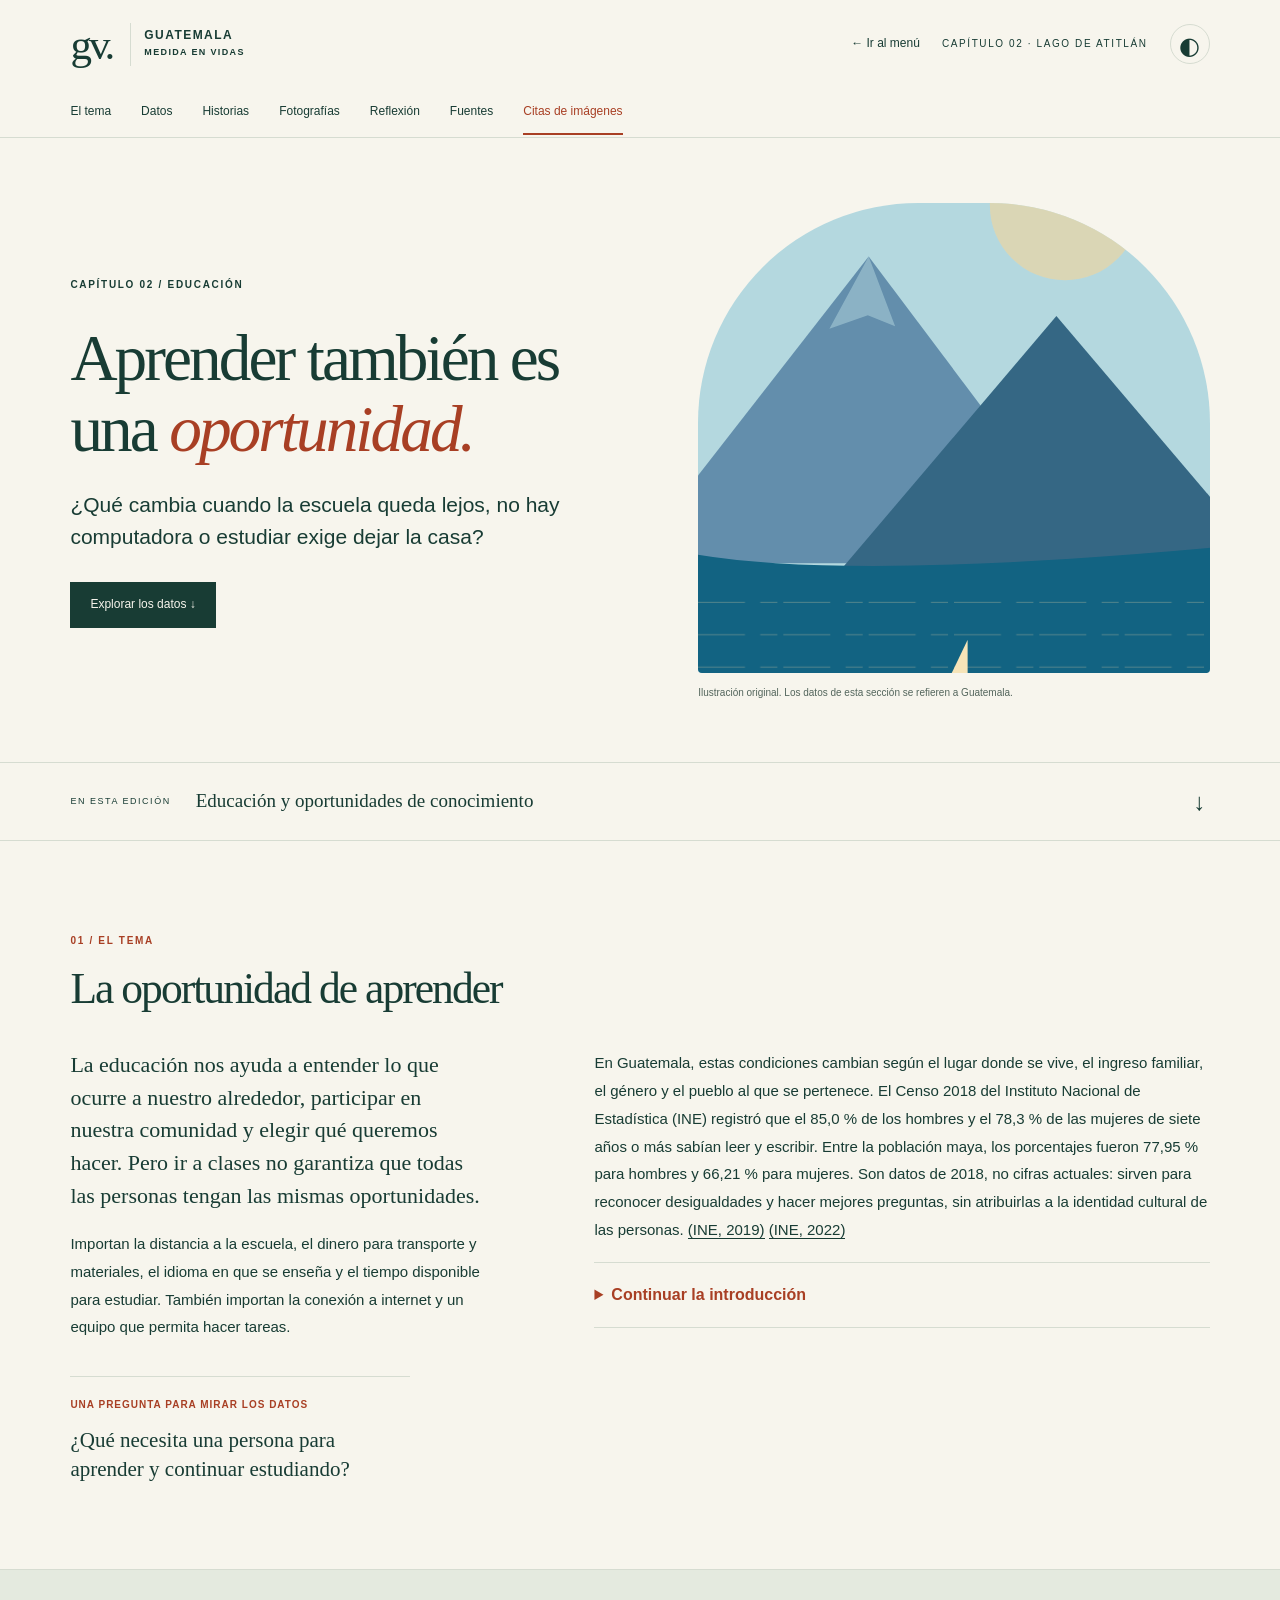
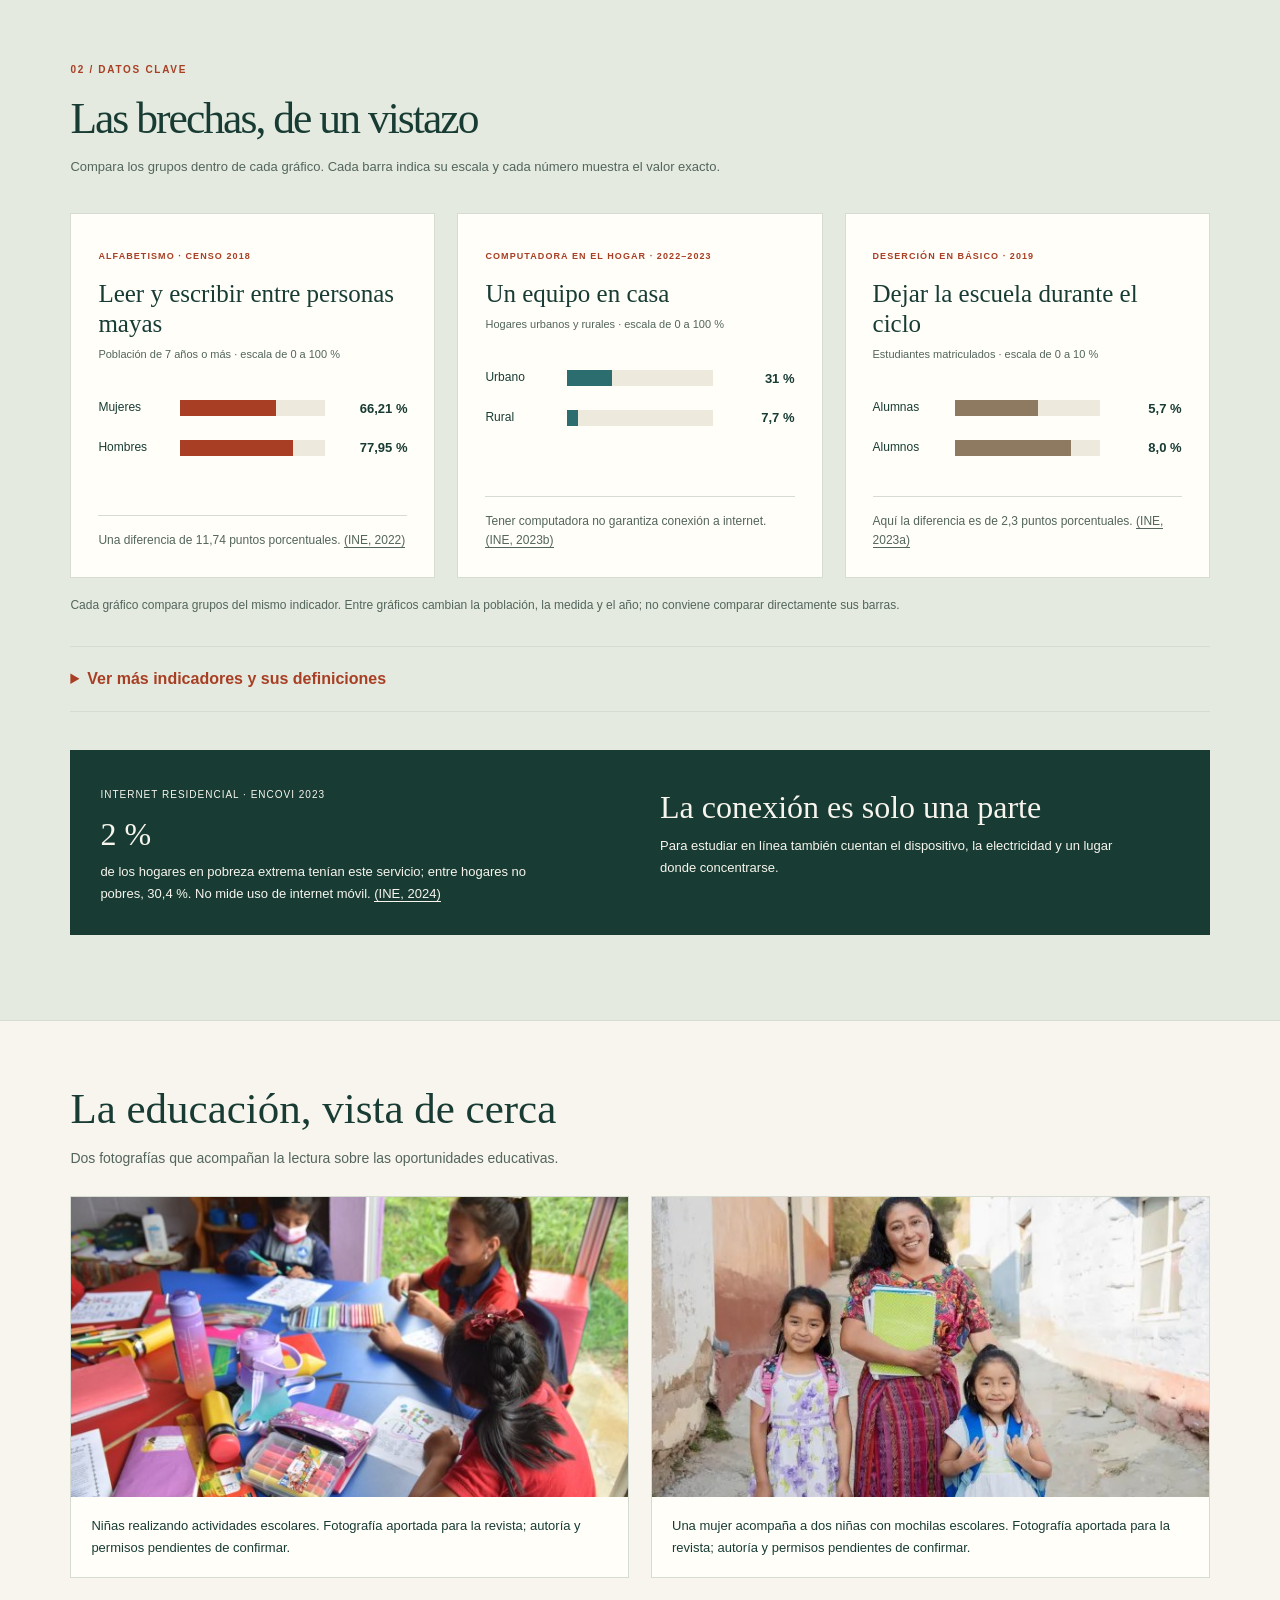
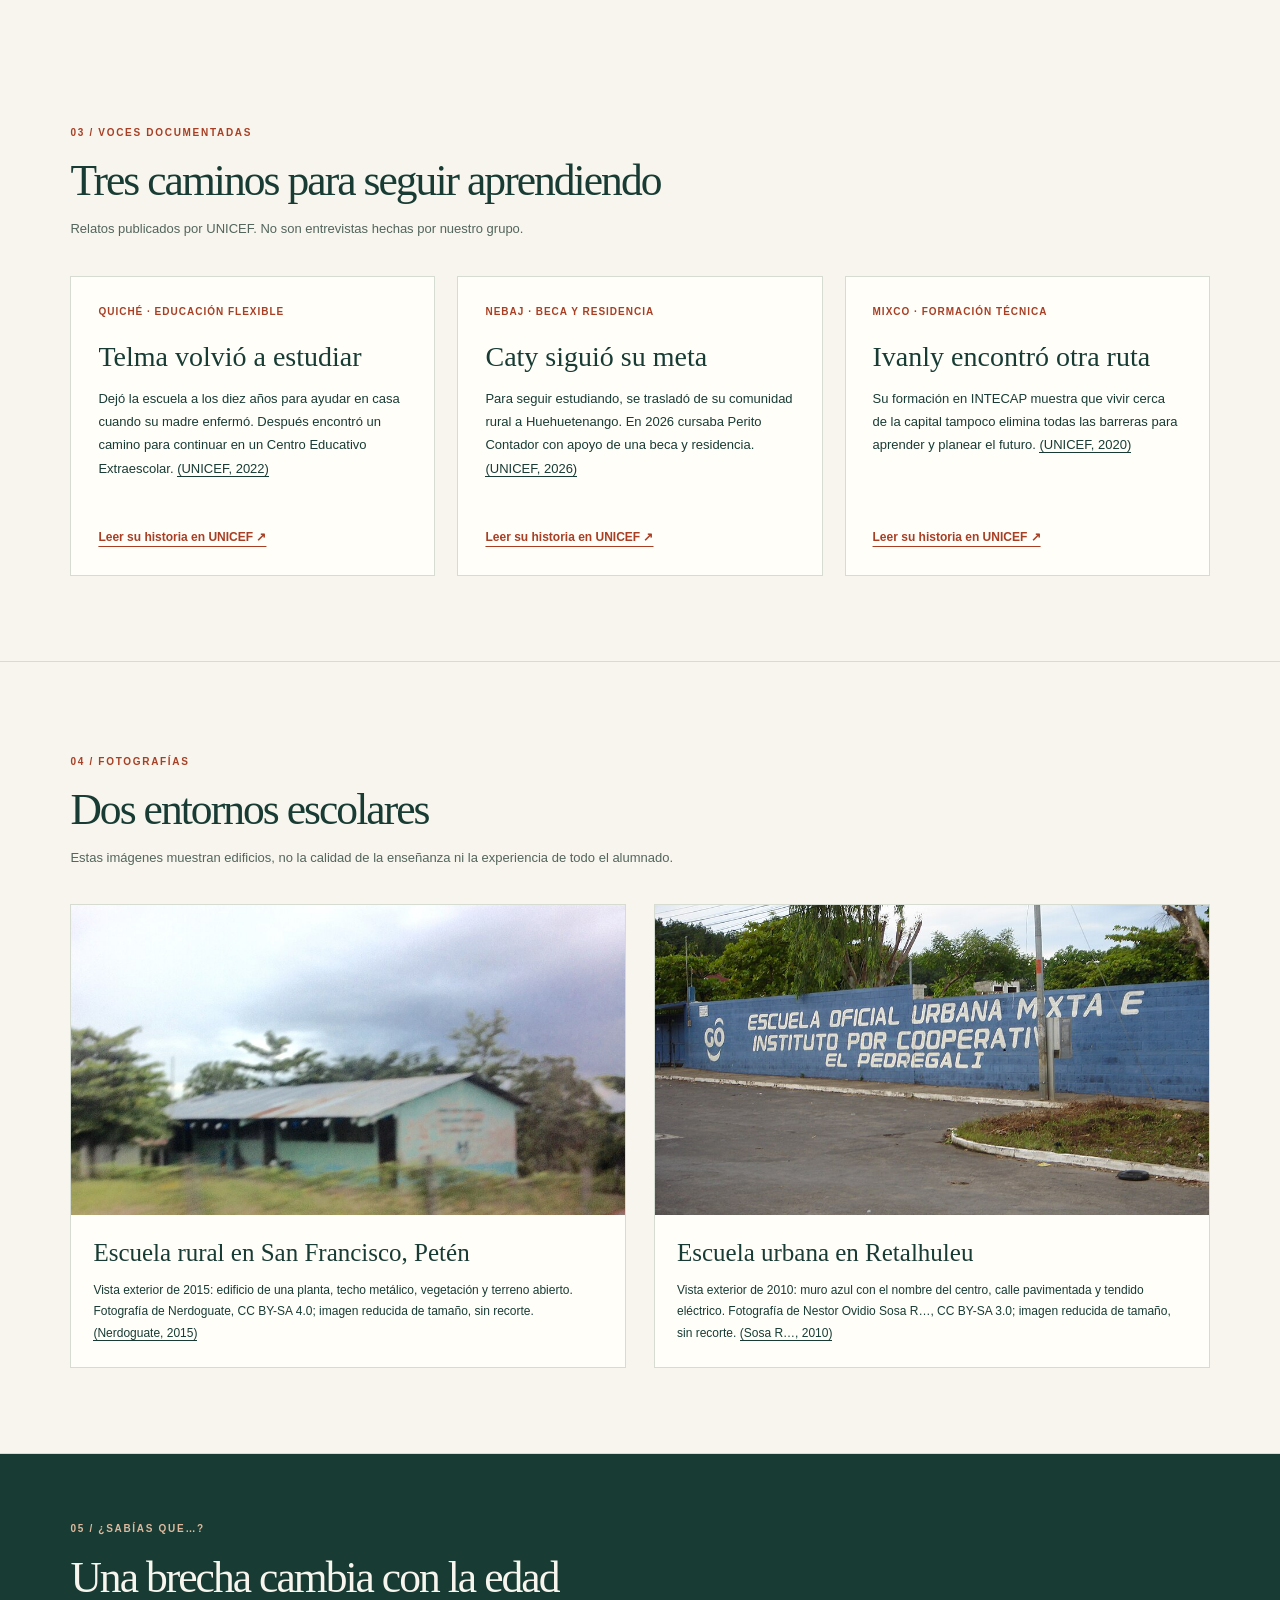
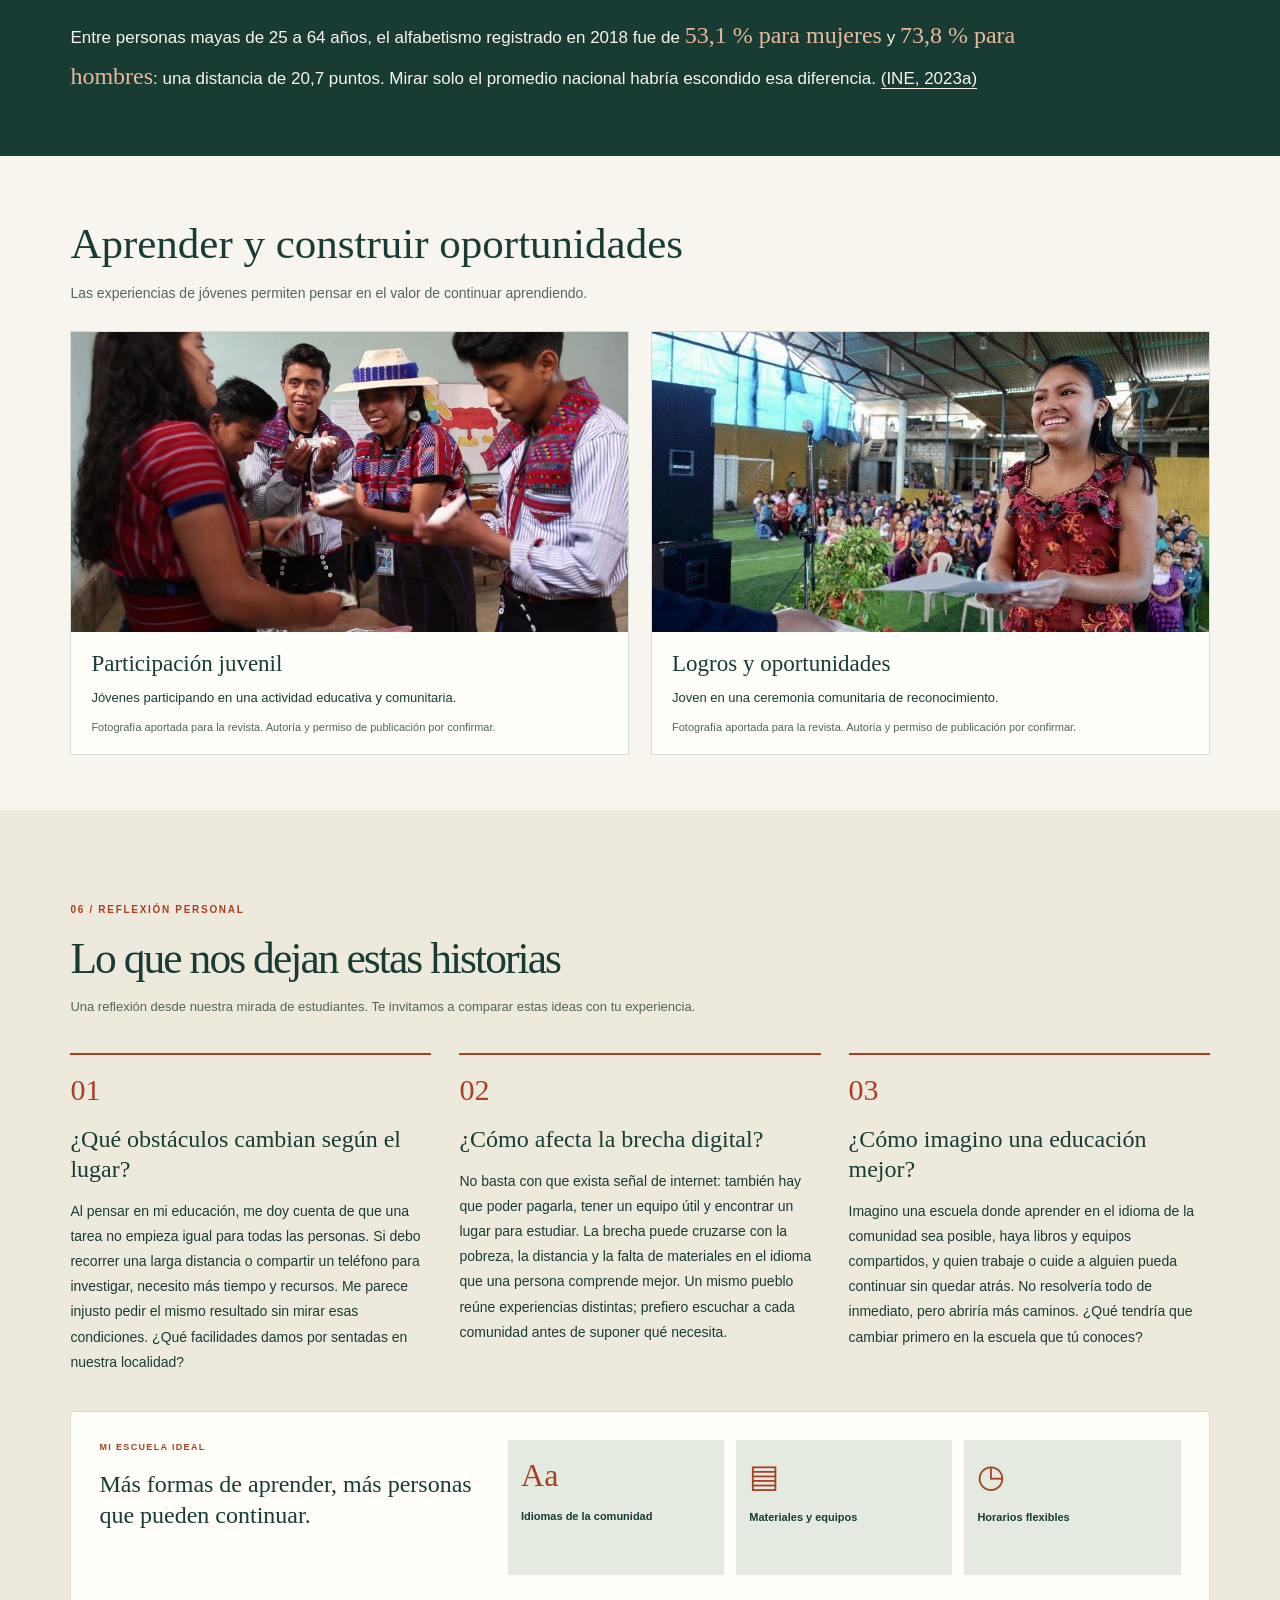
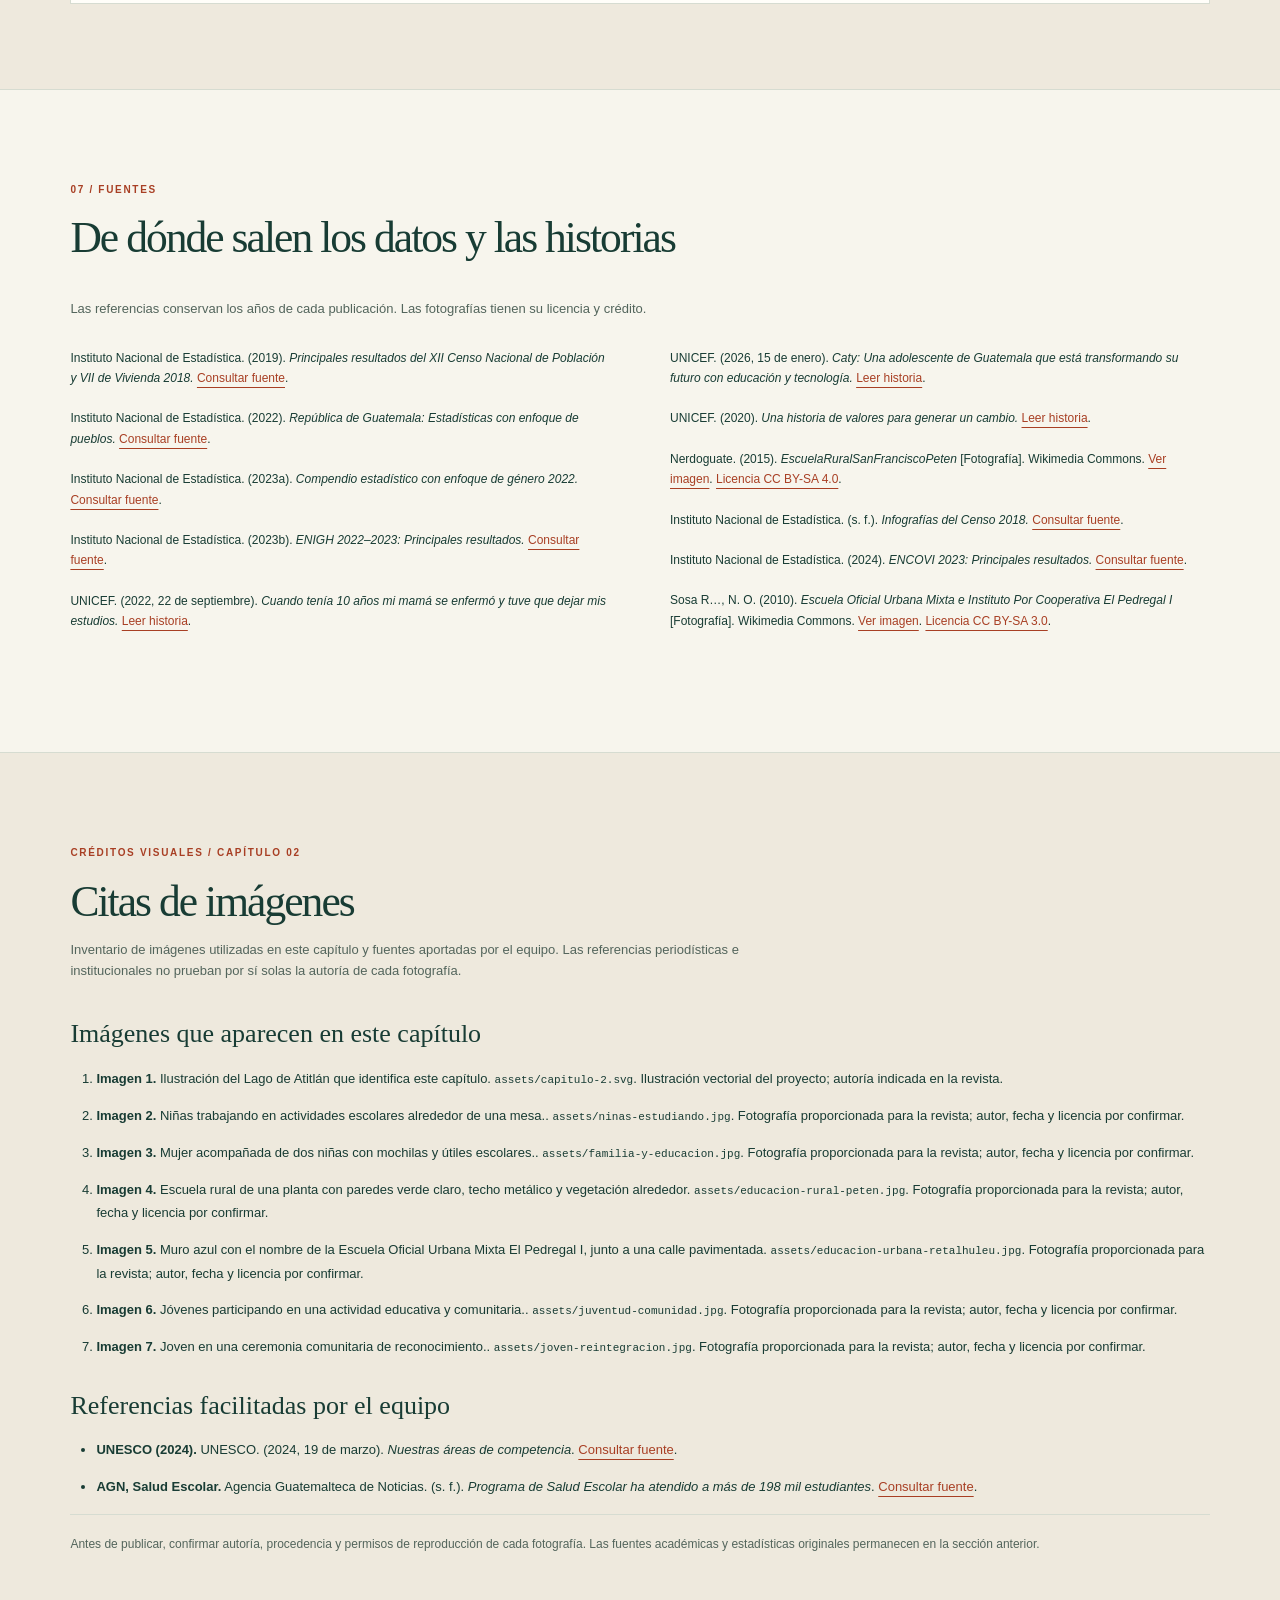
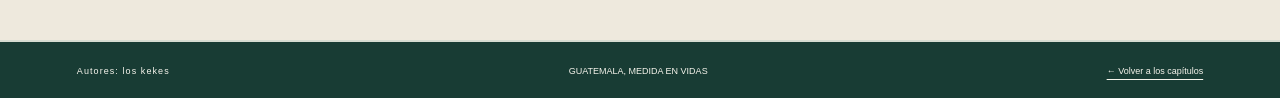
==== commit 58be3d92: "Actualizacion de revista Los Kekes con imagenes y referencias" ====
--- a/capitulo-2.html
+++ b/capitulo-2.html
@@ -1,40 +1,39 @@
-<!doctype html>
+<!DOCTYPE html>
+
 <html lang="es">
 <head>
-<meta charset="utf-8"><meta name="viewport" content="width=device-width,initial-scale=1">
-<meta name="description" content="Educación y oportunidades de aprender en Guatemala: datos, historias y reflexión.">
-<meta name="color-scheme" content="light dark">
+<meta charset="utf-8"/><meta content="width=device-width,initial-scale=1" name="viewport"/>
+<meta content="Educación y oportunidades de aprender en Guatemala: datos, historias y reflexión." name="description"/>
+<meta content="light dark" name="color-scheme"/>
 <title>Capítulo 2 · Educación y oportunidades — Guatemala, medida en vidas</title>
-<link rel="stylesheet" href="capitulos.css"><link rel="stylesheet" href="educacion.css?v=3">
-<script defer src="educacion.js?v=2"></script>
+<link href="capitulos.css" rel="stylesheet"/><link href="educacion.css?v=3" rel="stylesheet"/>
+<script defer="" src="educacion.js?v=2"></script>
+<link href="fotografias-revista.css?v=1" rel="stylesheet"/>
+<link rel="stylesheet" href="citas-imagenes.css?v=1">
 </head>
 <body class="education-page">
 <a class="skip-chapters" href="#contenido">Saltar al contenido</a>
-<div class="edu-progress" aria-hidden="true"></div>
-<header class="education-header"><div class="edu-topline"><a class="edu-brand" href="menu.html" aria-label="Ir al menú de capítulos"><span class="edu-brand-mark">gv.</span><span>GUATEMALA<br><small>MEDIDA EN VIDAS</small></span></a><div class="edu-header-right"><a class="menu-return" href="menu.html">← Ir al menú</a><span class="edu-edition">CAPÍTULO 02 · LAGO DE ATITLÁN</span><button id="edu-theme" type="button" aria-label="Activar modo oscuro" title="Cambiar tema">◐</button><button id="edu-menu" type="button" aria-expanded="false" aria-controls="edu-navigation">Menú <span aria-hidden="true">☰</span></button></div></div><nav id="edu-navigation" class="edu-jump" aria-label="Contenido del capítulo"><a href="#introduccion">El tema</a><a href="#datos">Datos</a><a href="#historias">Historias</a><a href="#fotografias">Fotografías</a><a href="#reflexion">Reflexión</a><a href="#referencias">Fuentes</a></nav></header>
+<div aria-hidden="true" class="edu-progress"></div>
+<header class="education-header"><div class="edu-topline"><a aria-label="Ir al menú de capítulos" class="edu-brand" href="menu.html"><span class="edu-brand-mark">gv.</span><span>GUATEMALA<br/><small>MEDIDA EN VIDAS</small></span></a><div class="edu-header-right"><a class="menu-return" href="menu.html">← Ir al menú</a><span class="edu-edition">CAPÍTULO 02 · LAGO DE ATITLÁN</span><button aria-label="Activar modo oscuro" id="edu-theme" title="Cambiar tema" type="button">◐</button><button aria-controls="edu-navigation" aria-expanded="false" id="edu-menu" type="button">Menú <span aria-hidden="true">☰</span></button></div></div><nav aria-label="Contenido del capítulo" class="edu-jump" id="edu-navigation"><a href="#introduccion">El tema</a><a href="#datos">Datos</a><a href="#historias">Historias</a><a href="#fotografias">Fotografías</a><a href="#reflexion">Reflexión</a><a href="#referencias">Fuentes</a><a href="#citas-imagenes">Citas de imágenes</a></nav></header>
 <main id="contenido">
-<section class="edu-hero"><div><p class="kicker">CAPÍTULO 02 / EDUCACIÓN</p><h1>Aprender también es una <em>oportunidad.</em></h1><p>¿Qué cambia cuando la escuela queda lejos, no hay computadora o estudiar exige dejar la casa?</p><a class="edu-button" href="#datos">Explorar los datos ↓</a></div><figure><img src="assets/capitulo-2.svg" alt="Ilustración del Lago de Atitlán que identifica este capítulo" width="600" height="1000"><figcaption>Ilustración original. Los datos de esta sección se refieren a Guatemala.</figcaption></figure></section>
+<section class="edu-hero"><div><p class="kicker">CAPÍTULO 02 / EDUCACIÓN</p><h1>Aprender también es una <em>oportunidad.</em></h1><p>¿Qué cambia cuando la escuela queda lejos, no hay computadora o estudiar exige dejar la casa?</p><a class="edu-button" href="#datos">Explorar los datos ↓</a></div><figure><img alt="Ilustración del Lago de Atitlán que identifica este capítulo" height="1000" src="assets/capitulo-2.svg" width="600"/><figcaption>Ilustración original. Los datos de esta sección se refieren a Guatemala.</figcaption></figure></section>
 <div class="edu-issue-strip"><span>EN ESTA EDICIÓN</span><p>Educación y oportunidades de conocimiento</p><span aria-hidden="true">↓</span></div>
-
 <section class="edu-section" id="introduccion"><div class="section-top"><span>01 / EL TEMA</span><h2>La oportunidad de aprender</h2></div><div class="intro-grid"><div class="intro-lead"><p>La educación nos ayuda a entender lo que ocurre a nuestro alrededor, participar en nuestra comunidad y elegir qué queremos hacer. Pero ir a clases no garantiza que todas las personas tengan las mismas oportunidades.</p><p>Importan la distancia a la escuela, el dinero para transporte y materiales, el idioma en que se enseña y el tiempo disponible para estudiar. También importan la conexión a internet y un equipo que permita hacer tareas.</p><div class="intro-mark"><strong>Una pregunta para mirar los datos</strong><span>¿Qué necesita una persona para aprender y continuar estudiando?</span></div></div><div class="intro-rest"><p>En Guatemala, estas condiciones cambian según el lugar donde se vive, el ingreso familiar, el género y el pueblo al que se pertenece. El Censo 2018 del Instituto Nacional de Estadística (INE) registró que el 85,0 % de los hombres y el 78,3 % de las mujeres de siete años o más sabían leer y escribir. Entre la población maya, los porcentajes fueron 77,95 % para hombres y 66,21 % para mujeres. Son datos de 2018, no cifras actuales: sirven para reconocer desigualdades y hacer mejores preguntas, sin atribuirlas a la identidad cultural de las personas. <a class="citation" href="#ref-censo">(INE, 2019)</a> <a class="citation" href="#ref-pueblos">(INE, 2022)</a></p><details><summary>Continuar la introducción</summary><p>La experiencia escolar tampoco termina al aprender a leer. Seguir estudiando puede ser difícil si alguien debe cuidar a familiares, trabajar o trasladarse lejos. Algunas personas encuentran alternativas en centros de educación flexible, becas o residencias estudiantiles. Sus historias muestran que el esfuerzo personal importa, pero también las condiciones que lo hacen posible. <a class="citation" href="#ref-telma">(UNICEF, 2022)</a> <a class="citation" href="#ref-caty">(UNICEF, 2026)</a></p><p>La brecha digital es otra parte del problema. Una encuesta del INE encontró que en 2022–2023 el 31 % de los hogares urbanos tenía computadora, frente al 7,7 % de los rurales. Disponer de una computadora no significa que haya conexión estable, electricidad o un espacio tranquilo para estudiar; cada indicador cuenta una parte distinta de la historia. <a class="citation" href="#ref-enigh">(INE, 2023b)</a></p><p>Por eso esta sección combina cifras, relatos y fotografías. Queremos comparar realidades sin reducir a nadie a un número. Una escuela que ofrezca materiales accesibles, enseñanza en idiomas que el alumnado comprenda y caminos para continuar después de una interrupción puede abrir más posibilidades. Al leer, vale la pena pensar en nuestra propia experiencia y en lo que cambiaríamos para que aprender dependa menos del lugar donde nacimos.</p></details></div></div></section>
-
 <section class="edu-section" id="datos"><div class="section-top"><span>02 / DATOS CLAVE</span><h2>Las brechas, de un vistazo</h2><p>Compara los grupos dentro de cada gráfico. Cada barra indica su escala y cada número muestra el valor exacto.</p></div><div class="chart-grid">
-<figure class="comparison-chart" aria-labelledby="chart-literacy-title"><figcaption><span>ALFABETISMO · CENSO 2018</span><h3 id="chart-literacy-title">Leer y escribir entre personas mayas</h3><p>Población de 7 años o más · escala de 0 a 100 %</p></figcaption><div class="chart-rows" role="img" aria-label="Mujeres mayas: 66,21 por ciento. Hombres mayas: 77,95 por ciento."><div class="chart-row"><span>Mujeres</span><div class="chart-track"><span style="--value:66.21%"></span></div><strong>66,21 %</strong></div><div class="chart-row"><span>Hombres</span><div class="chart-track"><span style="--value:77.95%"></span></div><strong>77,95 %</strong></div></div><p class="chart-note">Una diferencia de 11,74 puntos porcentuales. <a class="citation" href="#ref-pueblos">(INE, 2022)</a></p></figure>
-<figure class="comparison-chart" aria-labelledby="chart-computer-title"><figcaption><span>COMPUTADORA EN EL HOGAR · 2022–2023</span><h3 id="chart-computer-title">Un equipo en casa</h3><p>Hogares urbanos y rurales · escala de 0 a 100 %</p></figcaption><div class="chart-rows" role="img" aria-label="Hogares urbanos con computadora: 31 por ciento. Hogares rurales: 7,7 por ciento."><div class="chart-row"><span>Urbano</span><div class="chart-track"><span style="--value:31%"></span></div><strong>31 %</strong></div><div class="chart-row"><span>Rural</span><div class="chart-track"><span style="--value:7.7%"></span></div><strong>7,7 %</strong></div></div><p class="chart-note">Tener computadora no garantiza conexión a internet. <a class="citation" href="#ref-enigh">(INE, 2023b)</a></p></figure>
-<figure class="comparison-chart" aria-labelledby="chart-dropout-title"><figcaption><span>DESERCIÓN EN BÁSICO · 2019</span><h3 id="chart-dropout-title">Dejar la escuela durante el ciclo</h3><p>Estudiantes matriculados · escala de 0 a 10 %</p></figcaption><div class="chart-rows" role="img" aria-label="Escala de cero a diez por ciento. Alumnas: 5,7 por ciento. Alumnos: 8,0 por ciento."><div class="chart-row"><span>Alumnas</span><div class="chart-track"><span style="--value:57%"></span></div><strong>5,7 %</strong></div><div class="chart-row"><span>Alumnos</span><div class="chart-track"><span style="--value:80%"></span></div><strong>8,0 %</strong></div></div><p class="chart-note">Aquí la diferencia es de 2,3 puntos porcentuales. <a class="citation" href="#ref-genero">(INE, 2023a)</a></p></figure>
+<figure aria-labelledby="chart-literacy-title" class="comparison-chart"><figcaption><span>ALFABETISMO · CENSO 2018</span><h3 id="chart-literacy-title">Leer y escribir entre personas mayas</h3><p>Población de 7 años o más · escala de 0 a 100 %</p></figcaption><div aria-label="Mujeres mayas: 66,21 por ciento. Hombres mayas: 77,95 por ciento." class="chart-rows" role="img"><div class="chart-row"><span>Mujeres</span><div class="chart-track"><span style="--value:66.21%"></span></div><strong>66,21 %</strong></div><div class="chart-row"><span>Hombres</span><div class="chart-track"><span style="--value:77.95%"></span></div><strong>77,95 %</strong></div></div><p class="chart-note">Una diferencia de 11,74 puntos porcentuales. <a class="citation" href="#ref-pueblos">(INE, 2022)</a></p></figure>
+<figure aria-labelledby="chart-computer-title" class="comparison-chart"><figcaption><span>COMPUTADORA EN EL HOGAR · 2022–2023</span><h3 id="chart-computer-title">Un equipo en casa</h3><p>Hogares urbanos y rurales · escala de 0 a 100 %</p></figcaption><div aria-label="Hogares urbanos con computadora: 31 por ciento. Hogares rurales: 7,7 por ciento." class="chart-rows" role="img"><div class="chart-row"><span>Urbano</span><div class="chart-track"><span style="--value:31%"></span></div><strong>31 %</strong></div><div class="chart-row"><span>Rural</span><div class="chart-track"><span style="--value:7.7%"></span></div><strong>7,7 %</strong></div></div><p class="chart-note">Tener computadora no garantiza conexión a internet. <a class="citation" href="#ref-enigh">(INE, 2023b)</a></p></figure>
+<figure aria-labelledby="chart-dropout-title" class="comparison-chart"><figcaption><span>DESERCIÓN EN BÁSICO · 2019</span><h3 id="chart-dropout-title">Dejar la escuela durante el ciclo</h3><p>Estudiantes matriculados · escala de 0 a 10 %</p></figcaption><div aria-label="Escala de cero a diez por ciento. Alumnas: 5,7 por ciento. Alumnos: 8,0 por ciento." class="chart-rows" role="img"><div class="chart-row"><span>Alumnas</span><div class="chart-track"><span style="--value:57%"></span></div><strong>5,7 %</strong></div><div class="chart-row"><span>Alumnos</span><div class="chart-track"><span style="--value:80%"></span></div><strong>8,0 %</strong></div></div><p class="chart-note">Aquí la diferencia es de 2,3 puntos porcentuales. <a class="citation" href="#ref-genero">(INE, 2023a)</a></p></figure>
 </div><p class="data-caution">Cada gráfico compara grupos del mismo indicador. Entre gráficos cambian la población, la medida y el año; no conviene comparar directamente sus barras.</p><details class="data-more"><summary>Ver más indicadores y sus definiciones</summary><div class="table-scroll"><table><caption>Indicadores educativos seleccionados de Guatemala</caption><thead><tr><th scope="col">Indicador</th><th scope="col">Mujeres</th><th scope="col">Hombres</th><th scope="col">Año</th></tr></thead><tbody><tr><th scope="row">Alfabetismo, personas de 7 años o más</th><td>78,3 %</td><td>85,0 %</td><td>2018</td></tr><tr><th scope="row">Años promedio de estudio, personas de 7 años o más</th><td>5,3</td><td>5,8</td><td>2018</td></tr><tr><th scope="row">Deserción en primaria, estudiantes matriculados</th><td>3,9 %</td><td>4,5 %</td><td>2019</td></tr><tr><th scope="row">Deserción en básico, estudiantes matriculados</th><td>5,7 %</td><td>8,0 %</td><td>2019</td></tr></tbody></table></div><p>«Alfabetismo» significa saber leer y escribir. «Deserción» se refiere a dejar la escuela durante el ciclo escolar. <a class="citation" href="#ref-censo">(INE, 2019)</a> <a class="citation" href="#ref-genero">(INE, 2023a)</a> <a class="citation" href="#ref-infografias">(INE, s. f.)</a></p><div class="table-scroll"><table><caption>Alfabetismo por sexo y pueblo de pertenencia, personas de 7 años o más, 2018</caption><thead><tr><th scope="col">Pueblo</th><th scope="col">Mujeres</th><th scope="col">Hombres</th></tr></thead><tbody><tr><th scope="row">Maya</th><td>66,21 %</td><td>77,95 %</td></tr><tr><th scope="row">Garífuna</th><td>82,92 %</td><td>87,99 %</td></tr><tr><th scope="row">Xinka</th><td>76,24 %</td><td>82,14 %</td></tr><tr><th scope="row">Ladino</th><td>86,92 %</td><td>90,11 %</td></tr></tbody></table></div><p>Las categorías son las usadas por el INE en su tabulación del Censo 2018. <a class="citation" href="#ref-pueblos">(INE, 2022)</a></p></details><div class="digital-strip"><div><span>INTERNET RESIDENCIAL · ENCOVI 2023</span><strong>2 %</strong><p>de los hogares en pobreza extrema tenían este servicio; entre hogares no pobres, 30,4 %. No mide uso de internet móvil. <a class="citation" href="#ref-encovi">(INE, 2024)</a></p></div><div><strong>La conexión es solo una parte</strong><p>Para estudiar en línea también cuentan el dispositivo, la electricidad y un lugar donde concentrarse.</p></div></div></section>
-
+<section aria-label="Galería fotográfica temática" class="editorial-photos"><h2>La educación, vista de cerca</h2><p class="photo-intro">Dos fotografías que acompañan la lectura sobre las oportunidades educativas.</p><div class="editorial-photo-grid"><figure><img alt="Niñas trabajando en actividades escolares alrededor de una mesa." decoding="async" loading="lazy" src="assets/ninas-estudiando.jpg"/><figcaption>Niñas realizando actividades escolares. Fotografía aportada para la revista; autoría y permisos pendientes de confirmar.</figcaption></figure><figure><img alt="Mujer acompañada de dos niñas con mochilas y útiles escolares." decoding="async" loading="lazy" src="assets/familia-y-educacion.jpg"/><figcaption>Una mujer acompaña a dos niñas con mochilas escolares. Fotografía aportada para la revista; autoría y permisos pendientes de confirmar.</figcaption></figure></div></section>
 <section class="edu-section" id="historias"><div class="section-top"><span>03 / VOCES DOCUMENTADAS</span><h2>Tres caminos para seguir aprendiendo</h2><p>Relatos publicados por UNICEF. No son entrevistas hechas por nuestro grupo.</p></div><div class="story-grid"><article><span>QUICHÉ · EDUCACIÓN FLEXIBLE</span><h3>Telma volvió a estudiar</h3><p>Dejó la escuela a los diez años para ayudar en casa cuando su madre enfermó. Después encontró un camino para continuar en un Centro Educativo Extraescolar. <a class="citation" href="#ref-telma">(UNICEF, 2022)</a></p><a href="https://www.unicef.org/guatemala/historias/cuando-ten%C3%ADa-10-a%C3%B1os-mi-mam%C3%A1-se-enferm%C3%B3-y-tuve-que-dejar-mis-estudios%C2%A8">Leer su historia en UNICEF ↗</a></article><article><span>NEBAJ · BECA Y RESIDENCIA</span><h3>Caty siguió su meta</h3><p>Para seguir estudiando, se trasladó de su comunidad rural a Huehuetenango. En 2026 cursaba Perito Contador con apoyo de una beca y residencia. <a class="citation" href="#ref-caty">(UNICEF, 2026)</a></p><a href="https://www.unicef.org/guatemala/historias/caty-una-adolescente-de-guatemala-que-est%C3%A1-transformando-su-futuro-con-educaci%C3%B3n-y">Leer su historia en UNICEF ↗</a></article><article><span>MIXCO · FORMACIÓN TÉCNICA</span><h3>Ivanly encontró otra ruta</h3><p>Su formación en INTECAP muestra que vivir cerca de la capital tampoco elimina todas las barreras para aprender y planear el futuro. <a class="citation" href="#ref-ivanly">(UNICEF, 2020)</a></p><a href="https://www.unicef.org/guatemala/historias/una-historia-de-valores-para-generar-un-cambio">Leer su historia en UNICEF ↗</a></article></div></section>
-
-<section class="edu-section" id="fotografias"><div class="section-top"><span>04 / FOTOGRAFÍAS</span><h2>Dos entornos escolares</h2><p>Estas imágenes muestran edificios, no la calidad de la enseñanza ni la experiencia de todo el alumnado.</p></div><div class="photo-grid"><figure><img src="assets/educacion-rural-peten.jpg" alt="Escuela rural de una planta con paredes verde claro, techo metálico y vegetación alrededor" width="960" height="702" loading="lazy"><figcaption><strong>Escuela rural en San Francisco, Petén</strong><span>Vista exterior de 2015: edificio de una planta, techo metálico, vegetación y terreno abierto. Fotografía de Nerdoguate, CC BY-SA 4.0; imagen reducida de tamaño, sin recorte. <a class="citation" href="#ref-foto-rural">(Nerdoguate, 2015)</a></span></figcaption></figure><figure><img src="assets/educacion-urbana-retalhuleu.jpg" alt="Muro azul con el nombre de la Escuela Oficial Urbana Mixta El Pedregal I, junto a una calle pavimentada" width="960" height="720" loading="lazy"><figcaption><strong>Escuela urbana en Retalhuleu</strong><span>Vista exterior de 2010: muro azul con el nombre del centro, calle pavimentada y tendido eléctrico. Fotografía de Nestor Ovidio Sosa R…, CC BY-SA 3.0; imagen reducida de tamaño, sin recorte. <a class="citation" href="#ref-foto-urbana">(Sosa R…, 2010)</a></span></figcaption></figure></div></section>
-
+<section class="edu-section" id="fotografias"><div class="section-top"><span>04 / FOTOGRAFÍAS</span><h2>Dos entornos escolares</h2><p>Estas imágenes muestran edificios, no la calidad de la enseñanza ni la experiencia de todo el alumnado.</p></div><div class="photo-grid"><figure><img alt="Escuela rural de una planta con paredes verde claro, techo metálico y vegetación alrededor" height="702" loading="lazy" src="assets/educacion-rural-peten.jpg" width="960"/><figcaption><strong>Escuela rural en San Francisco, Petén</strong><span>Vista exterior de 2015: edificio de una planta, techo metálico, vegetación y terreno abierto. Fotografía de Nerdoguate, CC BY-SA 4.0; imagen reducida de tamaño, sin recorte. <a class="citation" href="#ref-foto-rural">(Nerdoguate, 2015)</a></span></figcaption></figure><figure><img alt="Muro azul con el nombre de la Escuela Oficial Urbana Mixta El Pedregal I, junto a una calle pavimentada" height="720" loading="lazy" src="assets/educacion-urbana-retalhuleu.jpg" width="960"/><figcaption><strong>Escuela urbana en Retalhuleu</strong><span>Vista exterior de 2010: muro azul con el nombre del centro, calle pavimentada y tendido eléctrico. Fotografía de Nestor Ovidio Sosa R…, CC BY-SA 3.0; imagen reducida de tamaño, sin recorte. <a class="citation" href="#ref-foto-urbana">(Sosa R…, 2010)</a></span></figcaption></figure></div></section>
 <aside class="did-you-know"><span>05 / ¿SABÍAS QUE…?</span><h2>Una brecha cambia con la edad</h2><p>Entre personas mayas de 25 a 64 años, el alfabetismo registrado en 2018 fue de <strong>53,1 % para mujeres</strong> y <strong>73,8 % para hombres</strong>: una distancia de 20,7 puntos. Mirar solo el promedio nacional habría escondido esa diferencia. <a class="citation" href="#ref-genero">(INE, 2023a)</a></p></aside>
-
+<section aria-label="Galería fotográfica temática" class="editorial-photos"><h2>Aprender y construir oportunidades</h2><p class="photo-intro">Las experiencias de jóvenes permiten pensar en el valor de continuar aprendiendo.</p><div class="editorial-photo-grid"><figure><img alt="Jóvenes participando en una actividad educativa y comunitaria." decoding="async" loading="lazy" src="assets/juventud-comunidad.jpg"/><figcaption><strong>Participación juvenil</strong>Jóvenes participando en una actividad educativa y comunitaria.<small>Fotografía aportada para la revista. Autoría y permiso de publicación por confirmar.</small></figcaption></figure><figure><img alt="Joven en una ceremonia comunitaria de reconocimiento." decoding="async" loading="lazy" src="assets/joven-reintegracion.jpg"/><figcaption><strong>Logros y oportunidades</strong>Joven en una ceremonia comunitaria de reconocimiento.<small>Fotografía aportada para la revista. Autoría y permiso de publicación por confirmar.</small></figcaption></figure></div></section>
 <section class="edu-section" id="reflexion"><div class="section-top"><span>06 / REFLEXIÓN PERSONAL</span><h2>Lo que nos dejan estas historias</h2><p>Una reflexión desde nuestra mirada de estudiantes. Te invitamos a comparar estas ideas con tu experiencia.</p></div><div class="question-list">
 <article><b>01</b><h3>¿Qué obstáculos cambian según el lugar?</h3><p>Al pensar en mi educación, me doy cuenta de que una tarea no empieza igual para todas las personas. Si debo recorrer una larga distancia o compartir un teléfono para investigar, necesito más tiempo y recursos. Me parece injusto pedir el mismo resultado sin mirar esas condiciones. ¿Qué facilidades damos por sentadas en nuestra localidad?</p></article>
 <article><b>02</b><h3>¿Cómo afecta la brecha digital?</h3><p>No basta con que exista señal de internet: también hay que poder pagarla, tener un equipo útil y encontrar un lugar para estudiar. La brecha puede cruzarse con la pobreza, la distancia y la falta de materiales en el idioma que una persona comprende mejor. Un mismo pueblo reúne experiencias distintas; prefiero escuchar a cada comunidad antes de suponer qué necesita.</p></article>
 <article><b>03</b><h3>¿Cómo imagino una educación mejor?</h3><p>Imagino una escuela donde aprender en el idioma de la comunidad sea posible, haya libros y equipos compartidos, y quien trabaje o cuide a alguien pueda continuar sin quedar atrás. No resolvería todo de inmediato, pero abriría más caminos. ¿Qué tendría que cambiar primero en la escuela que tú conoces?</p></article>
-</div><div class="ideal-school"><div class="ideal-school-title"><span>MI ESCUELA IDEAL</span><strong>Más formas de aprender, más personas que pueden continuar.</strong></div><div class="ideal-school-grid" role="img" aria-label="Ilustración de tres propuestas: idiomas de la comunidad, materiales y equipos compartidos, horarios flexibles"><div><span aria-hidden="true">Aa</span><b>Idiomas de la comunidad</b></div><div><span aria-hidden="true">▤</span><b>Materiales y equipos</b></div><div><span aria-hidden="true">◷</span><b>Horarios flexibles</b></div></div></div></section>
+</div><div class="ideal-school"><div class="ideal-school-title"><span>MI ESCUELA IDEAL</span><strong>Más formas de aprender, más personas que pueden continuar.</strong></div><div aria-label="Ilustración de tres propuestas: idiomas de la comunidad, materiales y equipos compartidos, horarios flexibles" class="ideal-school-grid" role="img"><div><span aria-hidden="true">Aa</span><b>Idiomas de la comunidad</b></div><div><span aria-hidden="true">▤</span><b>Materiales y equipos</b></div><div><span aria-hidden="true">◷</span><b>Horarios flexibles</b></div></div></div></section>
 <section class="edu-section references" id="referencias"><div class="section-top"><span>07 / FUENTES</span><h2>De dónde salen los datos y las historias</h2></div><p>Las referencias conservan los años de cada publicación. Las fotografías tienen su licencia y crédito.</p><ul>
 <li id="ref-censo">Instituto Nacional de Estadística. (2019). <cite>Principales resultados del XII Censo Nacional de Población y VII de Vivienda 2018.</cite> <a href="https://censo2018.ine.gob.gt/archivos/Principales_resultados_Censo2018.pdf">Consultar fuente</a>.</li>
 <li id="ref-pueblos">Instituto Nacional de Estadística. (2022). <cite>República de Guatemala: Estadísticas con enfoque de pueblos.</cite> <a href="https://www.ine.gob.gt/ine/wp-content/uploads/2022/07/Republica-de-Guatemala.pdf">Consultar fuente</a>.</li>
@@ -48,5 +47,6 @@
 <li id="ref-encovi">Instituto Nacional de Estadística. (2024). <cite>ENCOVI 2023: Principales resultados.</cite> <a href="https://www.ine.gob.gt/sistema/uploads/2024/08/22/20240822115045oP9hz3bt6r44qxs2amGK6YQqIpGhNdg0.pdf">Consultar fuente</a>.</li>
 <li id="ref-foto-urbana">Sosa R…, N. O. (2010). <cite>Escuela Oficial Urbana Mixta e Instituto Por Cooperativa El Pedregal I</cite> [Fotografía]. Wikimedia Commons. <a href="https://commons.wikimedia.org/wiki/File:Escuela_Oficial_Urbana_Mixta_e_Instituto_Por_Cooperativa_El_Pedregal_I_-_panoramio.jpg">Ver imagen</a>. <a href="https://creativecommons.org/licenses/by-sa/3.0/">Licencia CC BY-SA 3.0</a>.</li>
 </ul></section>
+<section class="edu-section image-citations" id="citas-imagenes" aria-labelledby="titulo-citas-imagenes"><div class="section-top"><span>CRÉDITOS VISUALES / CAPÍTULO 02</span><h2 id="titulo-citas-imagenes">Citas de imágenes</h2><p>Inventario de imágenes utilizadas en este capítulo y fuentes aportadas por el equipo. Las referencias periodísticas e institucionales no prueban por sí solas la autoría de cada fotografía.</p></div><h3>Imágenes que aparecen en este capítulo</h3><ol><li><strong>Imagen 1.</strong> Ilustración del Lago de Atitlán que identifica este capítulo. <code>assets/capitulo-2.svg</code>. Ilustración vectorial del proyecto; autoría indicada en la revista.</li><li><strong>Imagen 2.</strong> Niñas trabajando en actividades escolares alrededor de una mesa.. <code>assets/ninas-estudiando.jpg</code>. Fotografía proporcionada para la revista; autor, fecha y licencia por confirmar.</li><li><strong>Imagen 3.</strong> Mujer acompañada de dos niñas con mochilas y útiles escolares.. <code>assets/familia-y-educacion.jpg</code>. Fotografía proporcionada para la revista; autor, fecha y licencia por confirmar.</li><li><strong>Imagen 4.</strong> Escuela rural de una planta con paredes verde claro, techo metálico y vegetación alrededor. <code>assets/educacion-rural-peten.jpg</code>. Fotografía proporcionada para la revista; autor, fecha y licencia por confirmar.</li><li><strong>Imagen 5.</strong> Muro azul con el nombre de la Escuela Oficial Urbana Mixta El Pedregal I, junto a una calle pavimentada. <code>assets/educacion-urbana-retalhuleu.jpg</code>. Fotografía proporcionada para la revista; autor, fecha y licencia por confirmar.</li><li><strong>Imagen 6.</strong> Jóvenes participando en una actividad educativa y comunitaria.. <code>assets/juventud-comunidad.jpg</code>. Fotografía proporcionada para la revista; autor, fecha y licencia por confirmar.</li><li><strong>Imagen 7.</strong> Joven en una ceremonia comunitaria de reconocimiento.. <code>assets/joven-reintegracion.jpg</code>. Fotografía proporcionada para la revista; autor, fecha y licencia por confirmar.</li></ol><h3>Referencias facilitadas por el equipo</h3><ul><li><strong>UNESCO (2024).</strong> UNESCO. (2024, 19 de marzo). <em>Nuestras áreas de competencia</em>. <a href="https://www.unesco.org/es/fieldoffice/guatemala/expertise" target="_blank" rel="noopener noreferrer">Consultar fuente</a>.</li><li><strong>AGN, Salud Escolar.</strong> Agencia Guatemalteca de Noticias. (s. f.). <em>Programa de Salud Escolar ha atendido a más de 198 mil estudiantes</em>. <a href="https://agn.gt/programa-de-salud-escolar-ha-atendido-a-mas-de-198-mil-estudiantes/" target="_blank" rel="noopener noreferrer">Consultar fuente</a>.</li></ul><p class="image-credit-warning">Antes de publicar, confirmar autoría, procedencia y permisos de reproducción de cada fotografía. Las fuentes académicas y estadísticas originales permanecen en la sección anterior.</p></section>
 </main><footer class="contents-footer education-footer"><span>Autores: los kekes</span><span>GUATEMALA, MEDIDA EN VIDAS</span><a href="menu.html">← Volver a los capítulos</a></footer>
 </body></html>
--- a/fotografias-revista.css
+++ b/fotografias-revista.css
@@ -0,0 +1,11 @@
+/* Galerias editoriales de fotografias para todos los capitulos */
+.editorial-photos{max-width:1450px;margin:0 auto;padding:55px 5.5%;color:var(--ink);background:var(--paper)}
+.editorial-photos h2{font:normal clamp(28px,3.4vw,43px)/1.15 Georgia,serif;margin:8px 0 13px}
+.editorial-photos .photo-intro{font-size:14px;color:var(--muted);max-width:850px;margin-bottom:26px}
+.editorial-photo-grid{display:grid;grid-template-columns:repeat(2,minmax(0,1fr));gap:22px}
+.editorial-photo-grid figure{margin:0;min-width:0;background:var(--card);border:1px solid var(--line);overflow:hidden}
+.editorial-photo-grid img{width:100%;height:300px;object-fit:cover;display:block}
+.editorial-photo-grid figcaption{padding:18px 20px;font-size:13px;line-height:1.7}
+.editorial-photo-grid figcaption strong{display:block;font:normal 23px/1.25 Georgia,serif;margin-bottom:8px}
+.editorial-photo-grid figcaption small{display:block;margin-top:9px;color:var(--muted);font-size:11px}
+@media(max-width:700px){.editorial-photo-grid{grid-template-columns:1fr}.editorial-photo-grid img{height:240px}}
--- a/citas-imagenes.css
+++ b/citas-imagenes.css
@@ -0,0 +1 @@
+.image-citations{background:var(--soft);max-width:none}.image-citations>.section-top,.image-citations>h3,.image-citations>ol,.image-citations>ul,.image-citations>.image-credit-warning{max-width:1200px;margin-left:auto;margin-right:auto}.image-citations h3{font:26px/1.3 Georgia,serif;margin-top:30px;margin-bottom:15px}.image-citations ol,.image-citations ul{padding-left:26px}.image-citations li{font-size:13px;line-height:1.8;margin-bottom:13px;overflow-wrap:anywhere}.image-citations code{font-size:11px;overflow-wrap:anywhere}.image-citations a{color:var(--orange)}.image-credit-warning{border-top:1px solid var(--line);padding-top:20px;font-size:12px;color:var(--muted)}.photo-feature{margin:30px auto;max-width:900px;background:var(--card);border:1px solid var(--line)}.photo-feature img{display:block;width:100%;height:auto;max-height:510px;object-fit:cover}.photo-feature figcaption{padding:20px;font-size:12px;line-height:1.7}.photo-feature figcaption strong,.photo-feature figcaption span{display:block}.photo-feature figcaption strong{font:23px Georgia,serif;margin-bottom:9px}@media print{.image-citations li{break-inside:avoid}}
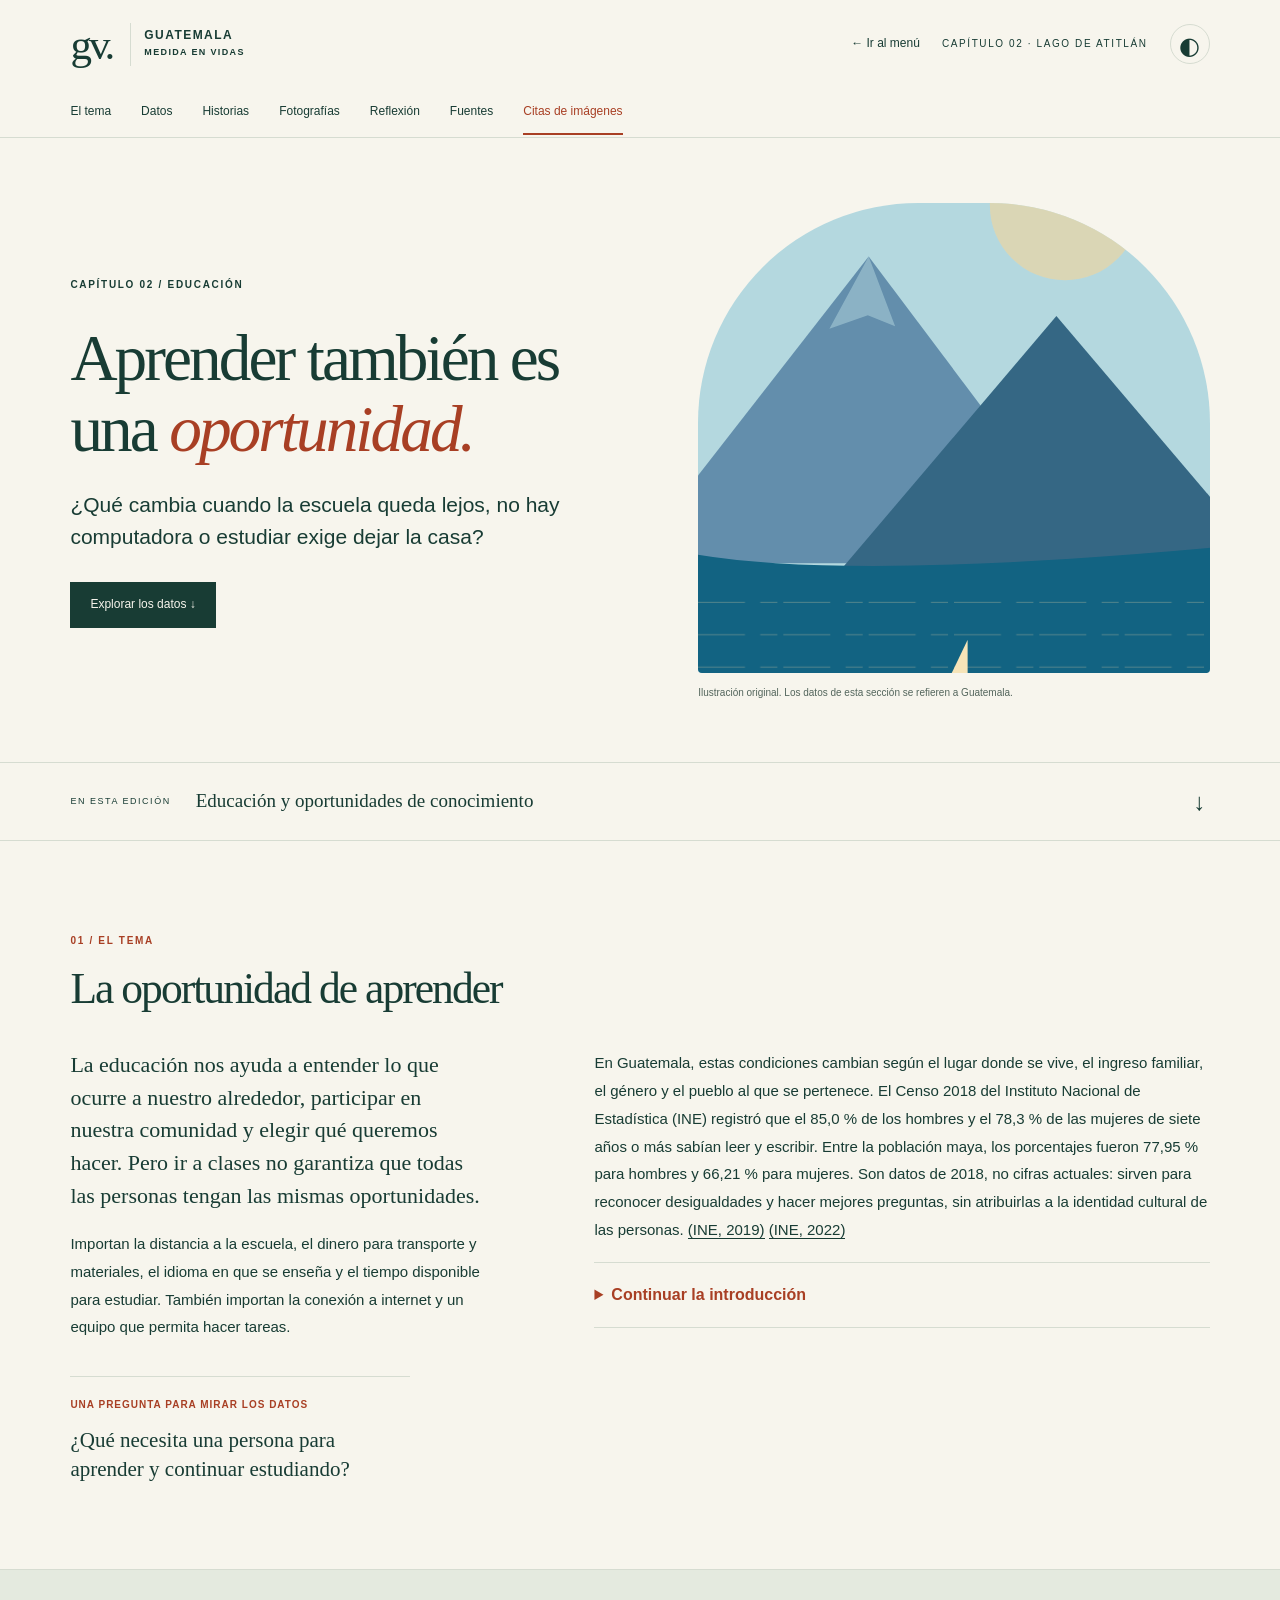
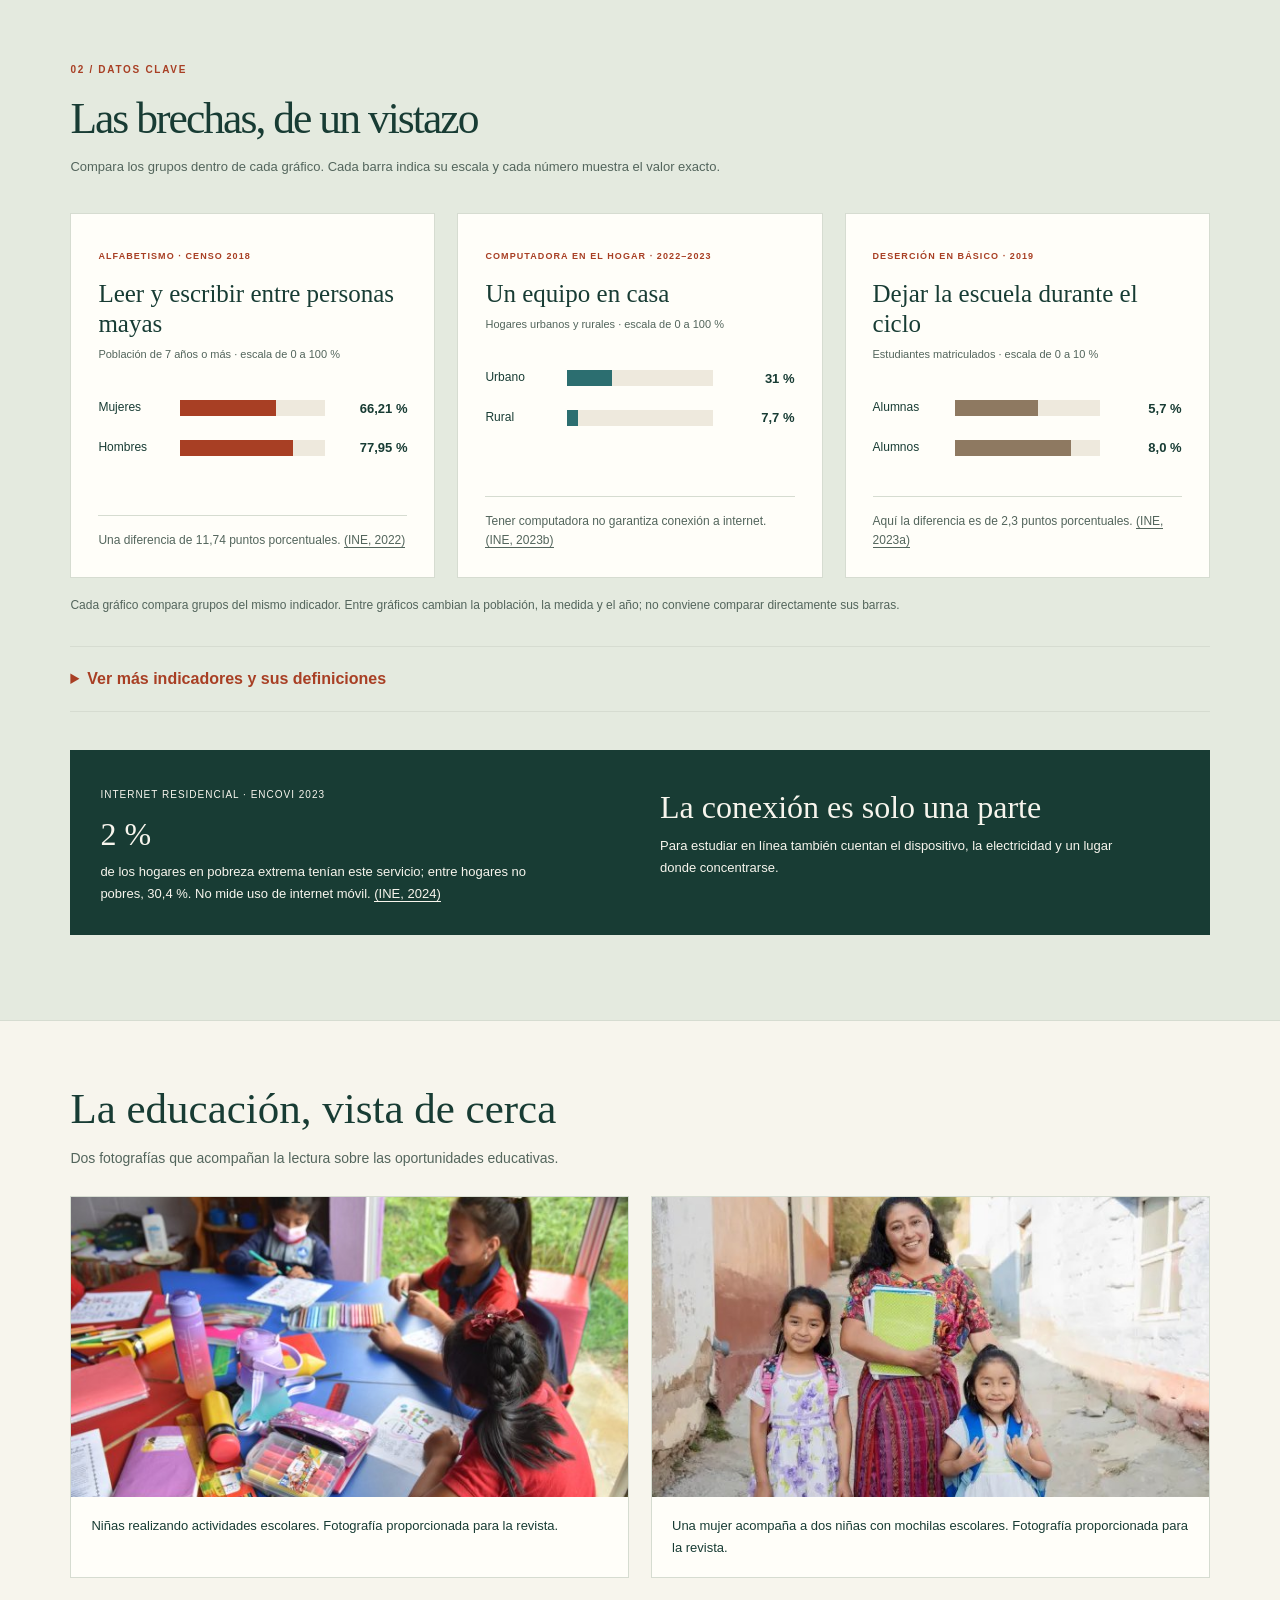
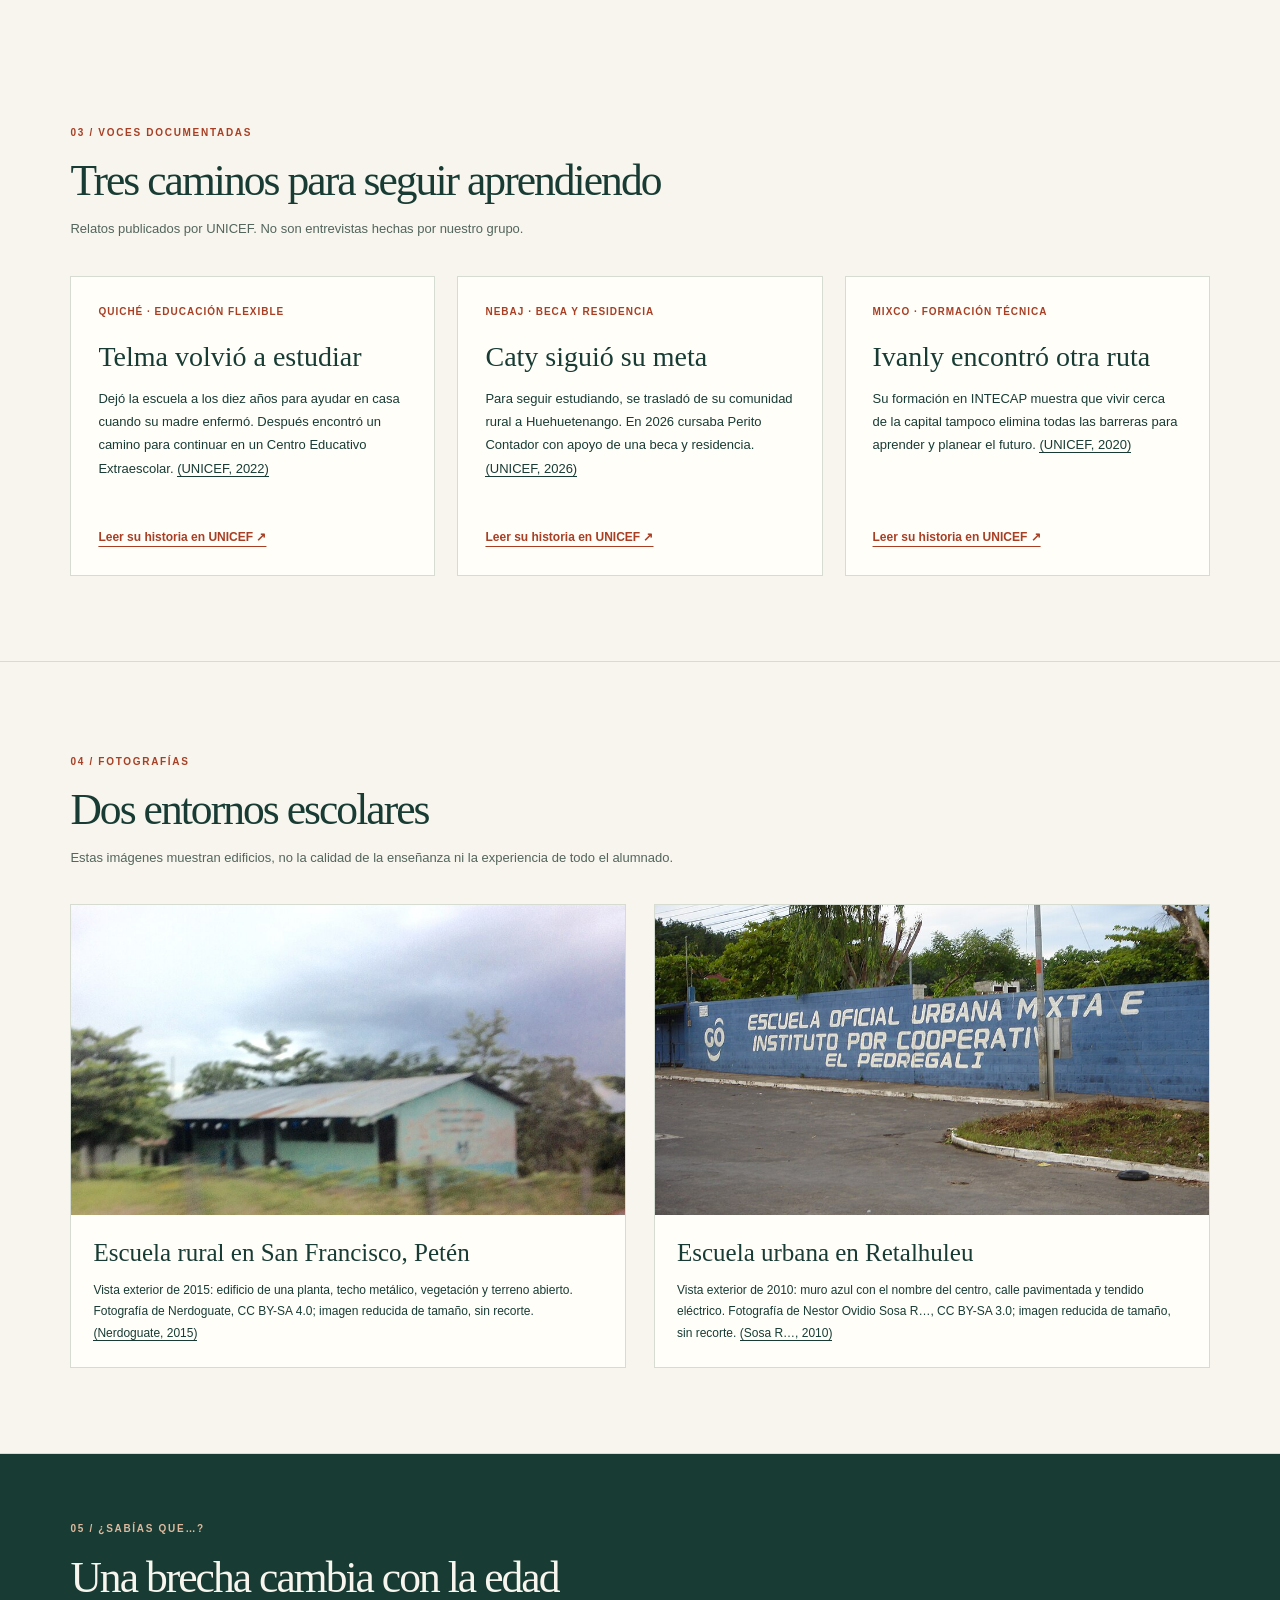
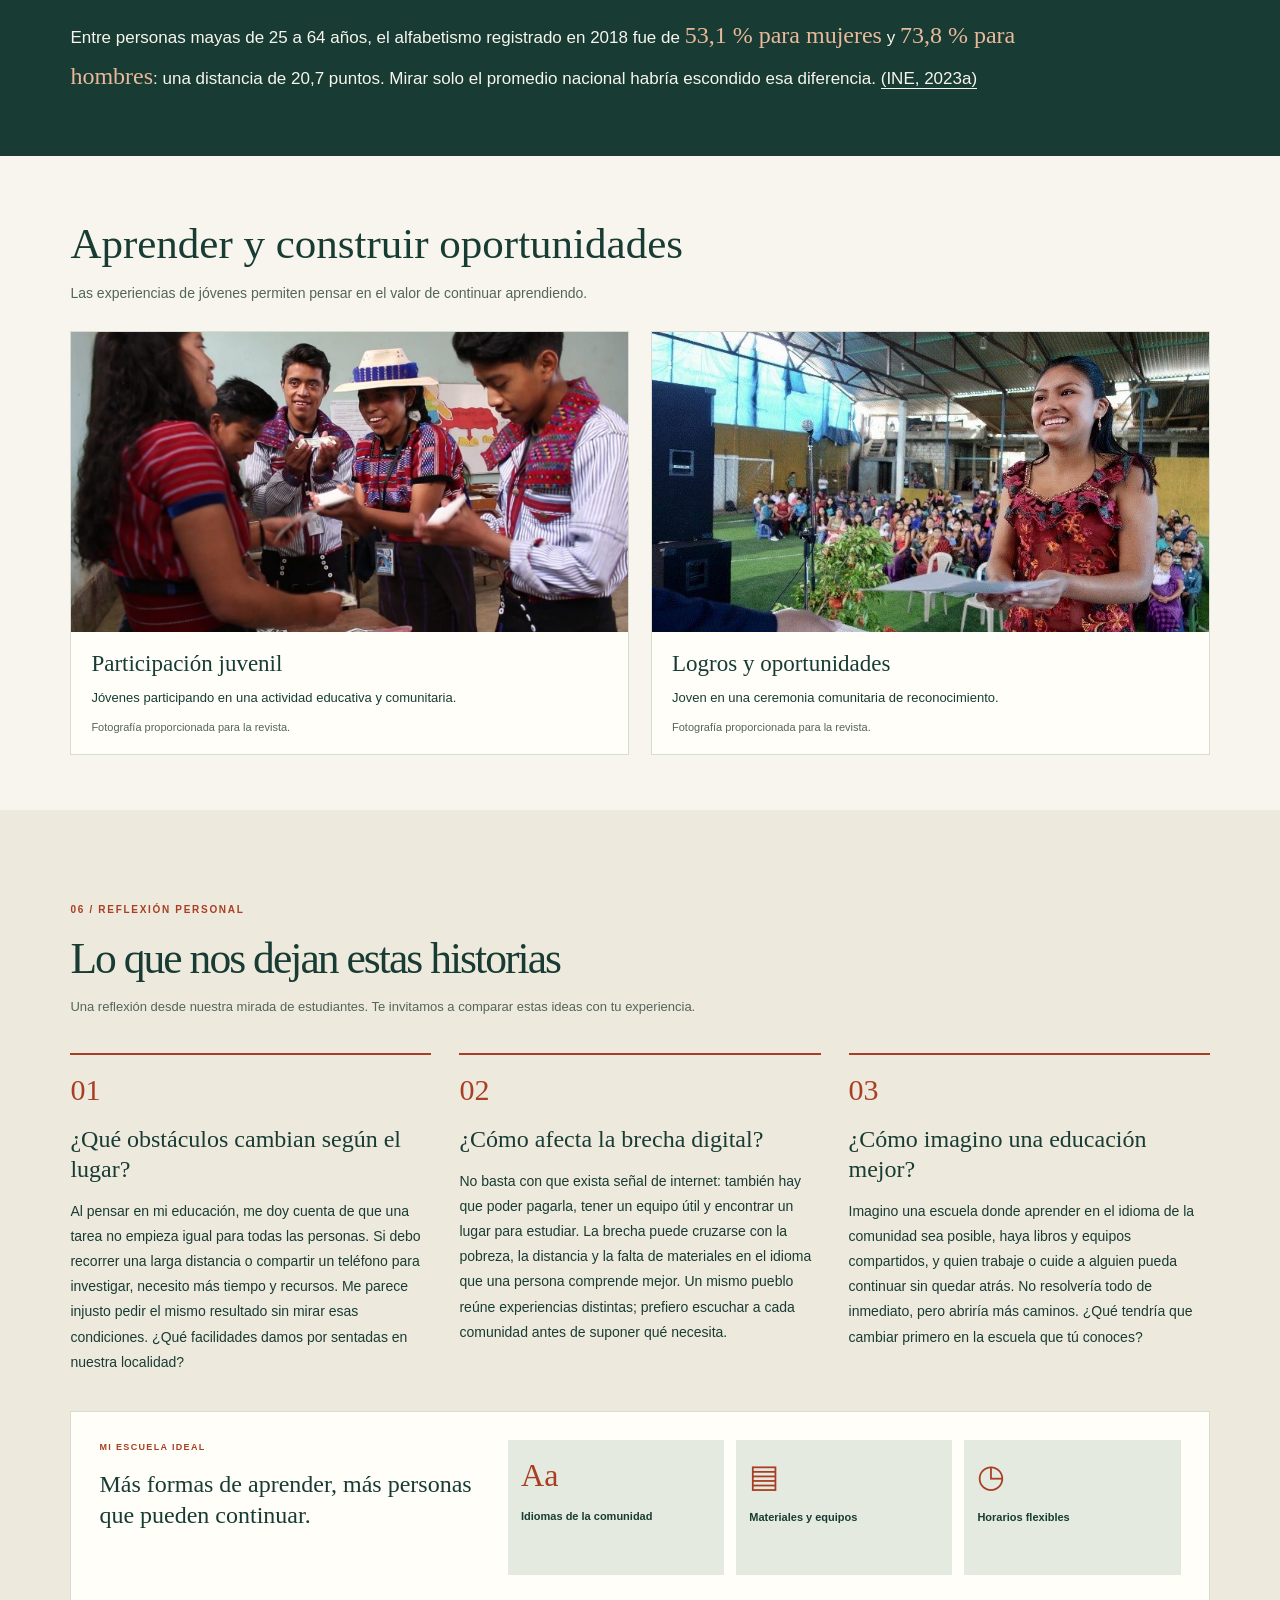
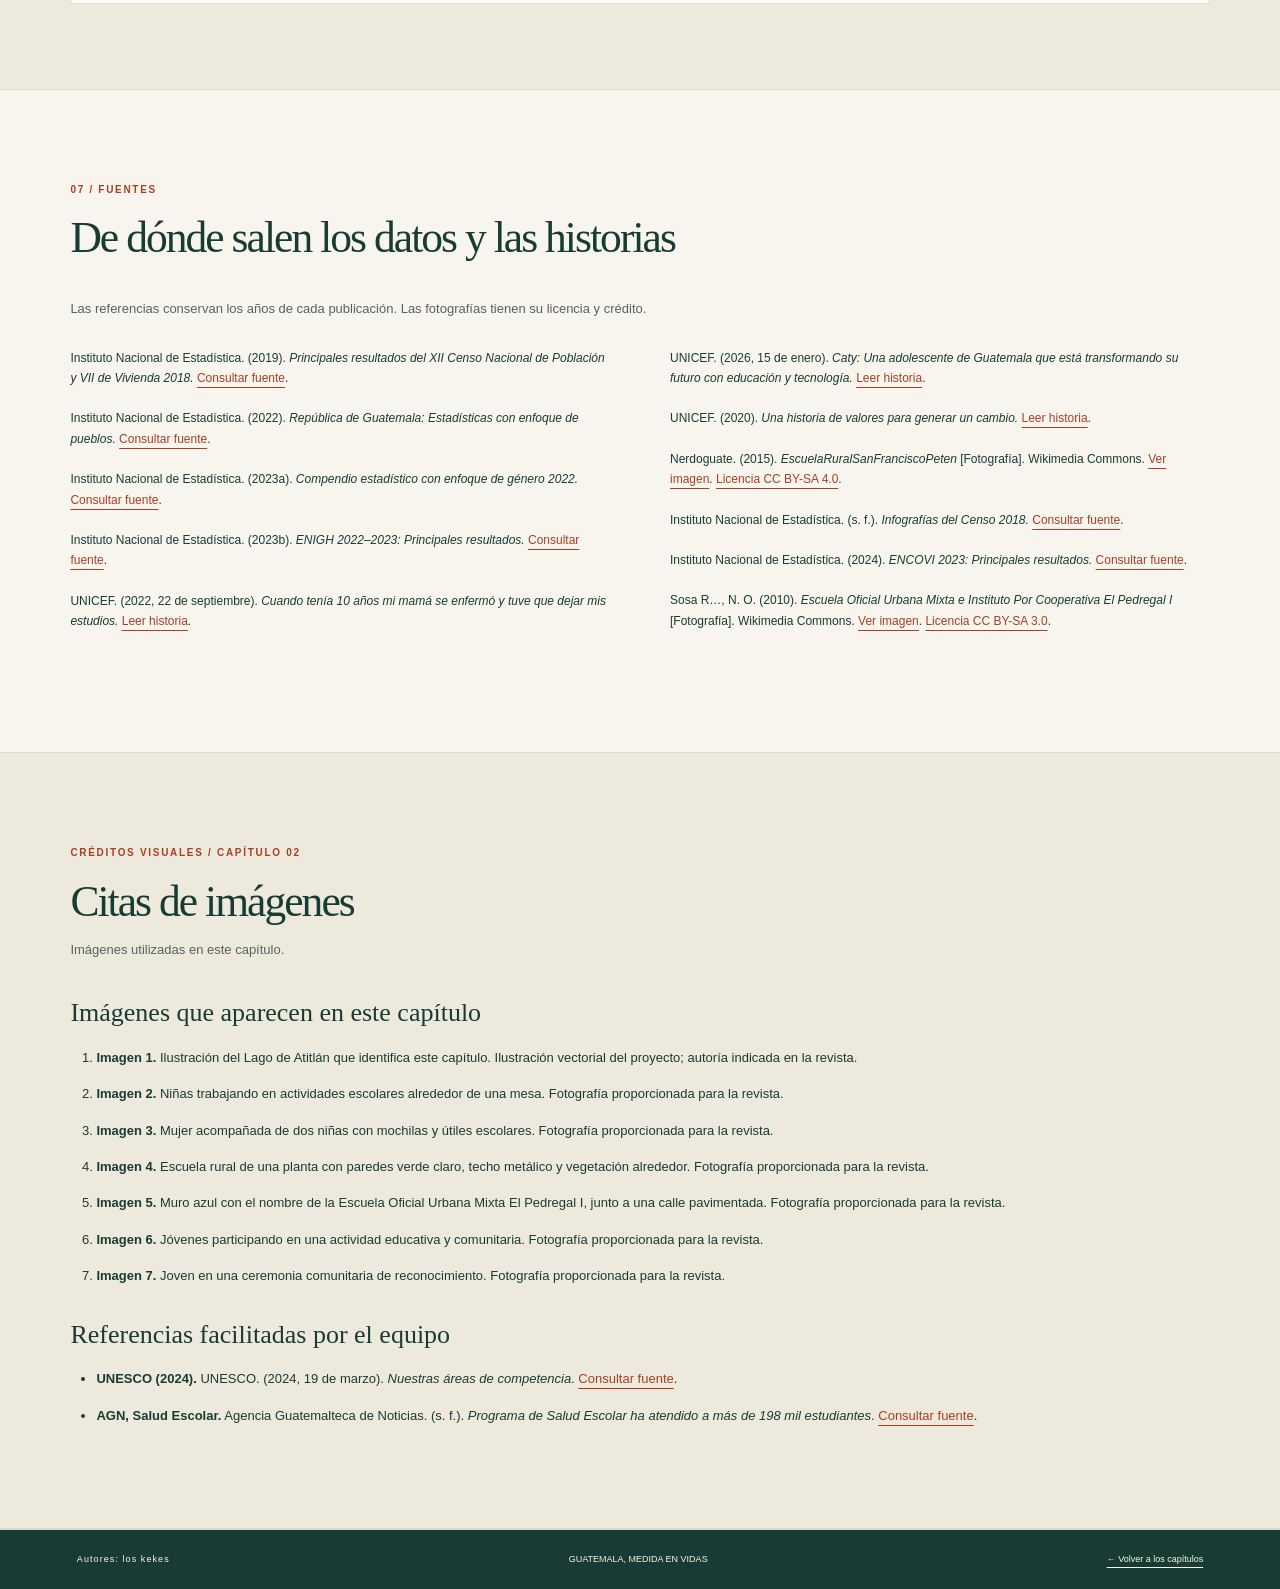
==== commit 3b72a500: "Limpiar notas editoriales pendientes de la revista" ====
--- a/capitulo-2.html
+++ b/capitulo-2.html
@@ -10,6 +10,7 @@
 <script defer="" src="educacion.js?v=2"></script>
 <link href="fotografias-revista.css?v=1" rel="stylesheet"/>
 <link rel="stylesheet" href="citas-imagenes.css?v=1">
+<link rel="icon" type="image/svg+xml" href="assets/favicon.svg"/>
 </head>
 <body class="education-page">
 <a class="skip-chapters" href="#contenido">Saltar al contenido</a>
@@ -24,11 +25,11 @@
 <figure aria-labelledby="chart-computer-title" class="comparison-chart"><figcaption><span>COMPUTADORA EN EL HOGAR · 2022–2023</span><h3 id="chart-computer-title">Un equipo en casa</h3><p>Hogares urbanos y rurales · escala de 0 a 100 %</p></figcaption><div aria-label="Hogares urbanos con computadora: 31 por ciento. Hogares rurales: 7,7 por ciento." class="chart-rows" role="img"><div class="chart-row"><span>Urbano</span><div class="chart-track"><span style="--value:31%"></span></div><strong>31 %</strong></div><div class="chart-row"><span>Rural</span><div class="chart-track"><span style="--value:7.7%"></span></div><strong>7,7 %</strong></div></div><p class="chart-note">Tener computadora no garantiza conexión a internet. <a class="citation" href="#ref-enigh">(INE, 2023b)</a></p></figure>
 <figure aria-labelledby="chart-dropout-title" class="comparison-chart"><figcaption><span>DESERCIÓN EN BÁSICO · 2019</span><h3 id="chart-dropout-title">Dejar la escuela durante el ciclo</h3><p>Estudiantes matriculados · escala de 0 a 10 %</p></figcaption><div aria-label="Escala de cero a diez por ciento. Alumnas: 5,7 por ciento. Alumnos: 8,0 por ciento." class="chart-rows" role="img"><div class="chart-row"><span>Alumnas</span><div class="chart-track"><span style="--value:57%"></span></div><strong>5,7 %</strong></div><div class="chart-row"><span>Alumnos</span><div class="chart-track"><span style="--value:80%"></span></div><strong>8,0 %</strong></div></div><p class="chart-note">Aquí la diferencia es de 2,3 puntos porcentuales. <a class="citation" href="#ref-genero">(INE, 2023a)</a></p></figure>
 </div><p class="data-caution">Cada gráfico compara grupos del mismo indicador. Entre gráficos cambian la población, la medida y el año; no conviene comparar directamente sus barras.</p><details class="data-more"><summary>Ver más indicadores y sus definiciones</summary><div class="table-scroll"><table><caption>Indicadores educativos seleccionados de Guatemala</caption><thead><tr><th scope="col">Indicador</th><th scope="col">Mujeres</th><th scope="col">Hombres</th><th scope="col">Año</th></tr></thead><tbody><tr><th scope="row">Alfabetismo, personas de 7 años o más</th><td>78,3 %</td><td>85,0 %</td><td>2018</td></tr><tr><th scope="row">Años promedio de estudio, personas de 7 años o más</th><td>5,3</td><td>5,8</td><td>2018</td></tr><tr><th scope="row">Deserción en primaria, estudiantes matriculados</th><td>3,9 %</td><td>4,5 %</td><td>2019</td></tr><tr><th scope="row">Deserción en básico, estudiantes matriculados</th><td>5,7 %</td><td>8,0 %</td><td>2019</td></tr></tbody></table></div><p>«Alfabetismo» significa saber leer y escribir. «Deserción» se refiere a dejar la escuela durante el ciclo escolar. <a class="citation" href="#ref-censo">(INE, 2019)</a> <a class="citation" href="#ref-genero">(INE, 2023a)</a> <a class="citation" href="#ref-infografias">(INE, s. f.)</a></p><div class="table-scroll"><table><caption>Alfabetismo por sexo y pueblo de pertenencia, personas de 7 años o más, 2018</caption><thead><tr><th scope="col">Pueblo</th><th scope="col">Mujeres</th><th scope="col">Hombres</th></tr></thead><tbody><tr><th scope="row">Maya</th><td>66,21 %</td><td>77,95 %</td></tr><tr><th scope="row">Garífuna</th><td>82,92 %</td><td>87,99 %</td></tr><tr><th scope="row">Xinka</th><td>76,24 %</td><td>82,14 %</td></tr><tr><th scope="row">Ladino</th><td>86,92 %</td><td>90,11 %</td></tr></tbody></table></div><p>Las categorías son las usadas por el INE en su tabulación del Censo 2018. <a class="citation" href="#ref-pueblos">(INE, 2022)</a></p></details><div class="digital-strip"><div><span>INTERNET RESIDENCIAL · ENCOVI 2023</span><strong>2 %</strong><p>de los hogares en pobreza extrema tenían este servicio; entre hogares no pobres, 30,4 %. No mide uso de internet móvil. <a class="citation" href="#ref-encovi">(INE, 2024)</a></p></div><div><strong>La conexión es solo una parte</strong><p>Para estudiar en línea también cuentan el dispositivo, la electricidad y un lugar donde concentrarse.</p></div></div></section>
-<section aria-label="Galería fotográfica temática" class="editorial-photos"><h2>La educación, vista de cerca</h2><p class="photo-intro">Dos fotografías que acompañan la lectura sobre las oportunidades educativas.</p><div class="editorial-photo-grid"><figure><img alt="Niñas trabajando en actividades escolares alrededor de una mesa." decoding="async" loading="lazy" src="assets/ninas-estudiando.jpg"/><figcaption>Niñas realizando actividades escolares. Fotografía aportada para la revista; autoría y permisos pendientes de confirmar.</figcaption></figure><figure><img alt="Mujer acompañada de dos niñas con mochilas y útiles escolares." decoding="async" loading="lazy" src="assets/familia-y-educacion.jpg"/><figcaption>Una mujer acompaña a dos niñas con mochilas escolares. Fotografía aportada para la revista; autoría y permisos pendientes de confirmar.</figcaption></figure></div></section>
+<section aria-label="Galería fotográfica temática" class="editorial-photos"><h2>La educación, vista de cerca</h2><p class="photo-intro">Dos fotografías que acompañan la lectura sobre las oportunidades educativas.</p><div class="editorial-photo-grid"><figure><img alt="Niñas trabajando en actividades escolares alrededor de una mesa." decoding="async" loading="lazy" src="assets/ninas-estudiando.jpg"/><figcaption>Niñas realizando actividades escolares. Fotografía proporcionada para la revista.</figcaption></figure><figure><img alt="Mujer acompañada de dos niñas con mochilas y útiles escolares." decoding="async" loading="lazy" src="assets/familia-y-educacion.jpg"/><figcaption>Una mujer acompaña a dos niñas con mochilas escolares. Fotografía proporcionada para la revista.</figcaption></figure></div></section>
 <section class="edu-section" id="historias"><div class="section-top"><span>03 / VOCES DOCUMENTADAS</span><h2>Tres caminos para seguir aprendiendo</h2><p>Relatos publicados por UNICEF. No son entrevistas hechas por nuestro grupo.</p></div><div class="story-grid"><article><span>QUICHÉ · EDUCACIÓN FLEXIBLE</span><h3>Telma volvió a estudiar</h3><p>Dejó la escuela a los diez años para ayudar en casa cuando su madre enfermó. Después encontró un camino para continuar en un Centro Educativo Extraescolar. <a class="citation" href="#ref-telma">(UNICEF, 2022)</a></p><a href="https://www.unicef.org/guatemala/historias/cuando-ten%C3%ADa-10-a%C3%B1os-mi-mam%C3%A1-se-enferm%C3%B3-y-tuve-que-dejar-mis-estudios%C2%A8">Leer su historia en UNICEF ↗</a></article><article><span>NEBAJ · BECA Y RESIDENCIA</span><h3>Caty siguió su meta</h3><p>Para seguir estudiando, se trasladó de su comunidad rural a Huehuetenango. En 2026 cursaba Perito Contador con apoyo de una beca y residencia. <a class="citation" href="#ref-caty">(UNICEF, 2026)</a></p><a href="https://www.unicef.org/guatemala/historias/caty-una-adolescente-de-guatemala-que-est%C3%A1-transformando-su-futuro-con-educaci%C3%B3n-y">Leer su historia en UNICEF ↗</a></article><article><span>MIXCO · FORMACIÓN TÉCNICA</span><h3>Ivanly encontró otra ruta</h3><p>Su formación en INTECAP muestra que vivir cerca de la capital tampoco elimina todas las barreras para aprender y planear el futuro. <a class="citation" href="#ref-ivanly">(UNICEF, 2020)</a></p><a href="https://www.unicef.org/guatemala/historias/una-historia-de-valores-para-generar-un-cambio">Leer su historia en UNICEF ↗</a></article></div></section>
 <section class="edu-section" id="fotografias"><div class="section-top"><span>04 / FOTOGRAFÍAS</span><h2>Dos entornos escolares</h2><p>Estas imágenes muestran edificios, no la calidad de la enseñanza ni la experiencia de todo el alumnado.</p></div><div class="photo-grid"><figure><img alt="Escuela rural de una planta con paredes verde claro, techo metálico y vegetación alrededor" height="702" loading="lazy" src="assets/educacion-rural-peten.jpg" width="960"/><figcaption><strong>Escuela rural en San Francisco, Petén</strong><span>Vista exterior de 2015: edificio de una planta, techo metálico, vegetación y terreno abierto. Fotografía de Nerdoguate, CC BY-SA 4.0; imagen reducida de tamaño, sin recorte. <a class="citation" href="#ref-foto-rural">(Nerdoguate, 2015)</a></span></figcaption></figure><figure><img alt="Muro azul con el nombre de la Escuela Oficial Urbana Mixta El Pedregal I, junto a una calle pavimentada" height="720" loading="lazy" src="assets/educacion-urbana-retalhuleu.jpg" width="960"/><figcaption><strong>Escuela urbana en Retalhuleu</strong><span>Vista exterior de 2010: muro azul con el nombre del centro, calle pavimentada y tendido eléctrico. Fotografía de Nestor Ovidio Sosa R…, CC BY-SA 3.0; imagen reducida de tamaño, sin recorte. <a class="citation" href="#ref-foto-urbana">(Sosa R…, 2010)</a></span></figcaption></figure></div></section>
 <aside class="did-you-know"><span>05 / ¿SABÍAS QUE…?</span><h2>Una brecha cambia con la edad</h2><p>Entre personas mayas de 25 a 64 años, el alfabetismo registrado en 2018 fue de <strong>53,1 % para mujeres</strong> y <strong>73,8 % para hombres</strong>: una distancia de 20,7 puntos. Mirar solo el promedio nacional habría escondido esa diferencia. <a class="citation" href="#ref-genero">(INE, 2023a)</a></p></aside>
-<section aria-label="Galería fotográfica temática" class="editorial-photos"><h2>Aprender y construir oportunidades</h2><p class="photo-intro">Las experiencias de jóvenes permiten pensar en el valor de continuar aprendiendo.</p><div class="editorial-photo-grid"><figure><img alt="Jóvenes participando en una actividad educativa y comunitaria." decoding="async" loading="lazy" src="assets/juventud-comunidad.jpg"/><figcaption><strong>Participación juvenil</strong>Jóvenes participando en una actividad educativa y comunitaria.<small>Fotografía aportada para la revista. Autoría y permiso de publicación por confirmar.</small></figcaption></figure><figure><img alt="Joven en una ceremonia comunitaria de reconocimiento." decoding="async" loading="lazy" src="assets/joven-reintegracion.jpg"/><figcaption><strong>Logros y oportunidades</strong>Joven en una ceremonia comunitaria de reconocimiento.<small>Fotografía aportada para la revista. Autoría y permiso de publicación por confirmar.</small></figcaption></figure></div></section>
+<section aria-label="Galería fotográfica temática" class="editorial-photos"><h2>Aprender y construir oportunidades</h2><p class="photo-intro">Las experiencias de jóvenes permiten pensar en el valor de continuar aprendiendo.</p><div class="editorial-photo-grid"><figure><img alt="Jóvenes participando en una actividad educativa y comunitaria." decoding="async" loading="lazy" src="assets/juventud-comunidad.jpg"/><figcaption><strong>Participación juvenil</strong>Jóvenes participando en una actividad educativa y comunitaria.<small>Fotografía proporcionada para la revista.</small></figcaption></figure><figure><img alt="Joven en una ceremonia comunitaria de reconocimiento." decoding="async" loading="lazy" src="assets/joven-reintegracion.jpg"/><figcaption><strong>Logros y oportunidades</strong>Joven en una ceremonia comunitaria de reconocimiento.<small>Fotografía proporcionada para la revista.</small></figcaption></figure></div></section>
 <section class="edu-section" id="reflexion"><div class="section-top"><span>06 / REFLEXIÓN PERSONAL</span><h2>Lo que nos dejan estas historias</h2><p>Una reflexión desde nuestra mirada de estudiantes. Te invitamos a comparar estas ideas con tu experiencia.</p></div><div class="question-list">
 <article><b>01</b><h3>¿Qué obstáculos cambian según el lugar?</h3><p>Al pensar en mi educación, me doy cuenta de que una tarea no empieza igual para todas las personas. Si debo recorrer una larga distancia o compartir un teléfono para investigar, necesito más tiempo y recursos. Me parece injusto pedir el mismo resultado sin mirar esas condiciones. ¿Qué facilidades damos por sentadas en nuestra localidad?</p></article>
 <article><b>02</b><h3>¿Cómo afecta la brecha digital?</h3><p>No basta con que exista señal de internet: también hay que poder pagarla, tener un equipo útil y encontrar un lugar para estudiar. La brecha puede cruzarse con la pobreza, la distancia y la falta de materiales en el idioma que una persona comprende mejor. Un mismo pueblo reúne experiencias distintas; prefiero escuchar a cada comunidad antes de suponer qué necesita.</p></article>
@@ -47,6 +48,6 @@
 <li id="ref-encovi">Instituto Nacional de Estadística. (2024). <cite>ENCOVI 2023: Principales resultados.</cite> <a href="https://www.ine.gob.gt/sistema/uploads/2024/08/22/20240822115045oP9hz3bt6r44qxs2amGK6YQqIpGhNdg0.pdf">Consultar fuente</a>.</li>
 <li id="ref-foto-urbana">Sosa R…, N. O. (2010). <cite>Escuela Oficial Urbana Mixta e Instituto Por Cooperativa El Pedregal I</cite> [Fotografía]. Wikimedia Commons. <a href="https://commons.wikimedia.org/wiki/File:Escuela_Oficial_Urbana_Mixta_e_Instituto_Por_Cooperativa_El_Pedregal_I_-_panoramio.jpg">Ver imagen</a>. <a href="https://creativecommons.org/licenses/by-sa/3.0/">Licencia CC BY-SA 3.0</a>.</li>
 </ul></section>
-<section class="edu-section image-citations" id="citas-imagenes" aria-labelledby="titulo-citas-imagenes"><div class="section-top"><span>CRÉDITOS VISUALES / CAPÍTULO 02</span><h2 id="titulo-citas-imagenes">Citas de imágenes</h2><p>Inventario de imágenes utilizadas en este capítulo y fuentes aportadas por el equipo. Las referencias periodísticas e institucionales no prueban por sí solas la autoría de cada fotografía.</p></div><h3>Imágenes que aparecen en este capítulo</h3><ol><li><strong>Imagen 1.</strong> Ilustración del Lago de Atitlán que identifica este capítulo. <code>assets/capitulo-2.svg</code>. Ilustración vectorial del proyecto; autoría indicada en la revista.</li><li><strong>Imagen 2.</strong> Niñas trabajando en actividades escolares alrededor de una mesa.. <code>assets/ninas-estudiando.jpg</code>. Fotografía proporcionada para la revista; autor, fecha y licencia por confirmar.</li><li><strong>Imagen 3.</strong> Mujer acompañada de dos niñas con mochilas y útiles escolares.. <code>assets/familia-y-educacion.jpg</code>. Fotografía proporcionada para la revista; autor, fecha y licencia por confirmar.</li><li><strong>Imagen 4.</strong> Escuela rural de una planta con paredes verde claro, techo metálico y vegetación alrededor. <code>assets/educacion-rural-peten.jpg</code>. Fotografía proporcionada para la revista; autor, fecha y licencia por confirmar.</li><li><strong>Imagen 5.</strong> Muro azul con el nombre de la Escuela Oficial Urbana Mixta El Pedregal I, junto a una calle pavimentada. <code>assets/educacion-urbana-retalhuleu.jpg</code>. Fotografía proporcionada para la revista; autor, fecha y licencia por confirmar.</li><li><strong>Imagen 6.</strong> Jóvenes participando en una actividad educativa y comunitaria.. <code>assets/juventud-comunidad.jpg</code>. Fotografía proporcionada para la revista; autor, fecha y licencia por confirmar.</li><li><strong>Imagen 7.</strong> Joven en una ceremonia comunitaria de reconocimiento.. <code>assets/joven-reintegracion.jpg</code>. Fotografía proporcionada para la revista; autor, fecha y licencia por confirmar.</li></ol><h3>Referencias facilitadas por el equipo</h3><ul><li><strong>UNESCO (2024).</strong> UNESCO. (2024, 19 de marzo). <em>Nuestras áreas de competencia</em>. <a href="https://www.unesco.org/es/fieldoffice/guatemala/expertise" target="_blank" rel="noopener noreferrer">Consultar fuente</a>.</li><li><strong>AGN, Salud Escolar.</strong> Agencia Guatemalteca de Noticias. (s. f.). <em>Programa de Salud Escolar ha atendido a más de 198 mil estudiantes</em>. <a href="https://agn.gt/programa-de-salud-escolar-ha-atendido-a-mas-de-198-mil-estudiantes/" target="_blank" rel="noopener noreferrer">Consultar fuente</a>.</li></ul><p class="image-credit-warning">Antes de publicar, confirmar autoría, procedencia y permisos de reproducción de cada fotografía. Las fuentes académicas y estadísticas originales permanecen en la sección anterior.</p></section>
+<section class="edu-section image-citations" id="citas-imagenes" aria-labelledby="titulo-citas-imagenes"><div class="section-top"><span>CRÉDITOS VISUALES / CAPÍTULO 02</span><h2 id="titulo-citas-imagenes">Citas de imágenes</h2><p>Imágenes utilizadas en este capítulo.</p></div><h3>Imágenes que aparecen en este capítulo</h3><ol><li><strong>Imagen 1.</strong> Ilustración del Lago de Atitlán que identifica este capítulo. Ilustración vectorial del proyecto; autoría indicada en la revista.</li><li><strong>Imagen 2.</strong> Niñas trabajando en actividades escolares alrededor de una mesa. Fotografía proporcionada para la revista.</li><li><strong>Imagen 3.</strong> Mujer acompañada de dos niñas con mochilas y útiles escolares. Fotografía proporcionada para la revista.</li><li><strong>Imagen 4.</strong> Escuela rural de una planta con paredes verde claro, techo metálico y vegetación alrededor. Fotografía proporcionada para la revista.</li><li><strong>Imagen 5.</strong> Muro azul con el nombre de la Escuela Oficial Urbana Mixta El Pedregal I, junto a una calle pavimentada. Fotografía proporcionada para la revista.</li><li><strong>Imagen 6.</strong> Jóvenes participando en una actividad educativa y comunitaria. Fotografía proporcionada para la revista.</li><li><strong>Imagen 7.</strong> Joven en una ceremonia comunitaria de reconocimiento. Fotografía proporcionada para la revista.</li></ol><h3>Referencias facilitadas por el equipo</h3><ul><li><strong>UNESCO (2024).</strong> UNESCO. (2024, 19 de marzo). <em>Nuestras áreas de competencia</em>. <a href="https://www.unesco.org/es/fieldoffice/guatemala/expertise" target="_blank" rel="noopener noreferrer">Consultar fuente</a>.</li><li><strong>AGN, Salud Escolar.</strong> Agencia Guatemalteca de Noticias. (s. f.). <em>Programa de Salud Escolar ha atendido a más de 198 mil estudiantes</em>. <a href="https://agn.gt/programa-de-salud-escolar-ha-atendido-a-mas-de-198-mil-estudiantes/" target="_blank" rel="noopener noreferrer">Consultar fuente</a>.</li></ul></section>
 </main><footer class="contents-footer education-footer"><span>Autores: los kekes</span><span>GUATEMALA, MEDIDA EN VIDAS</span><a href="menu.html">← Volver a los capítulos</a></footer>
 </body></html>
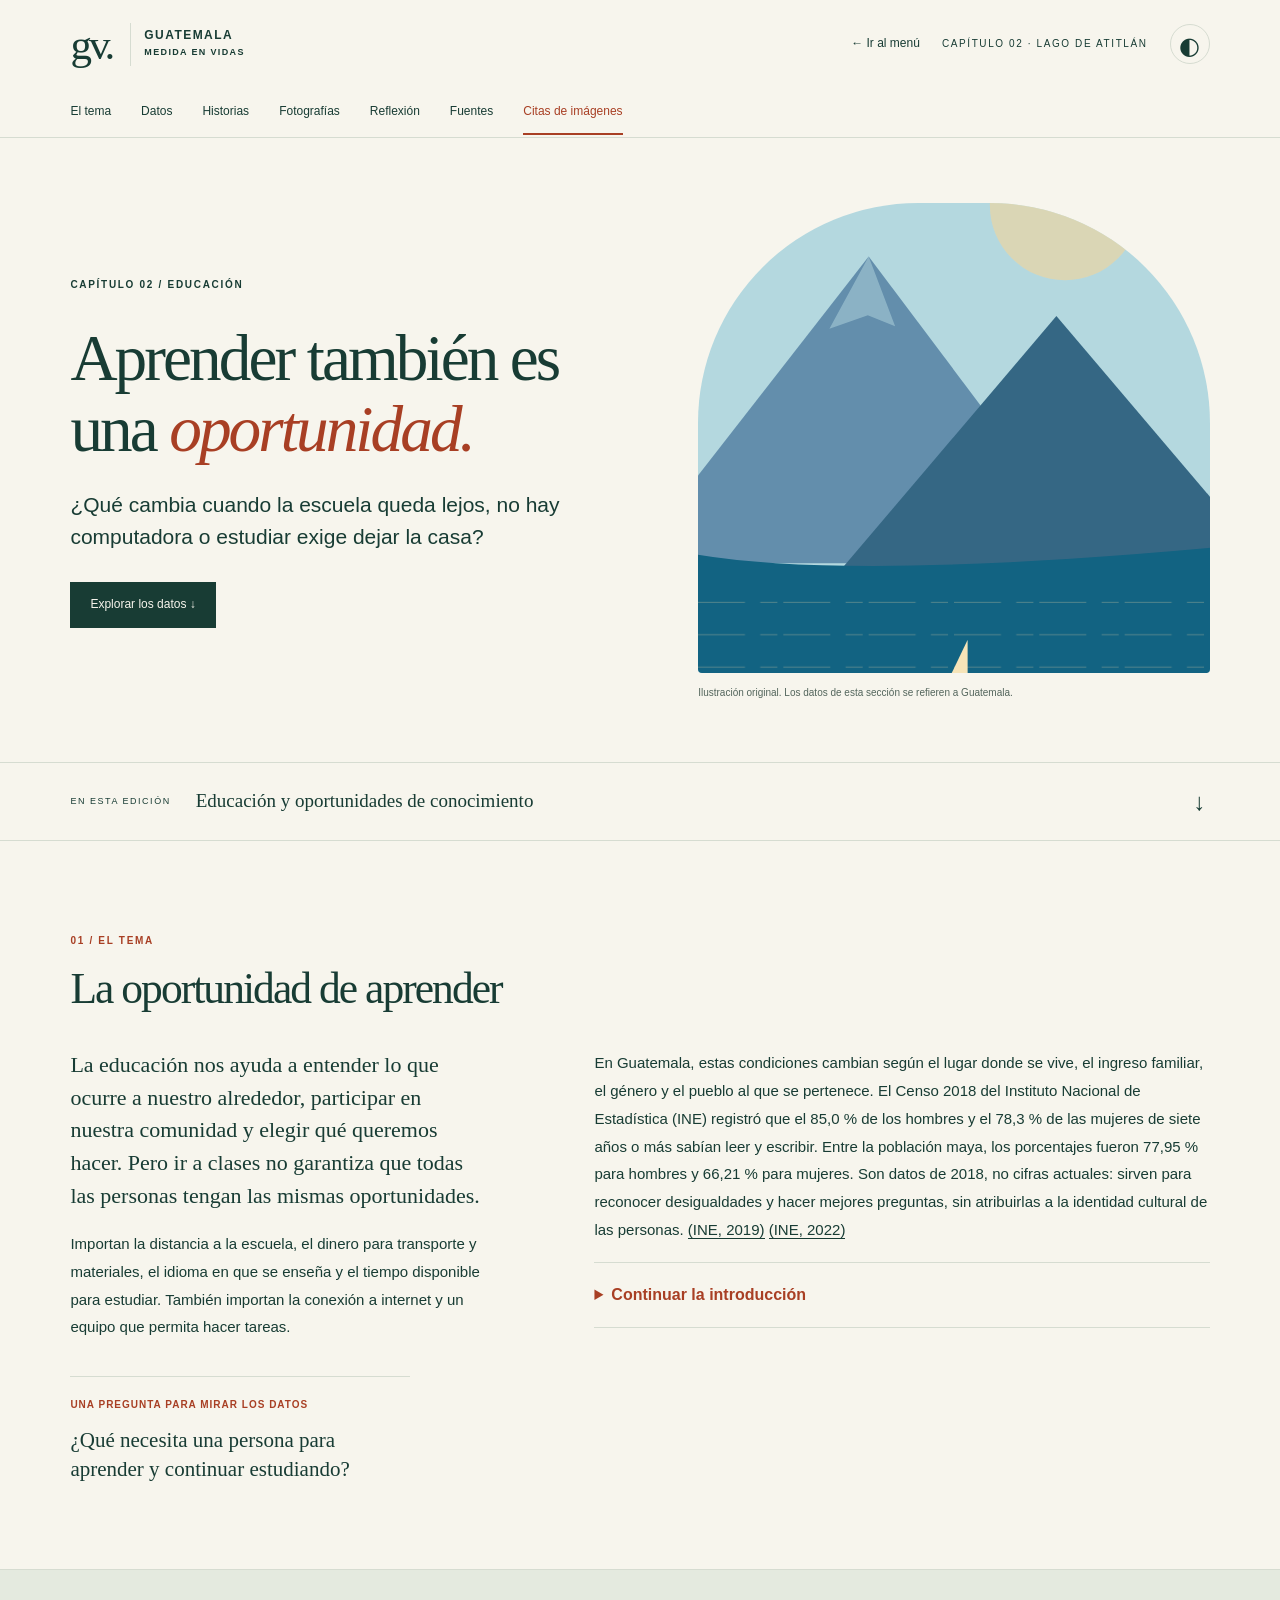
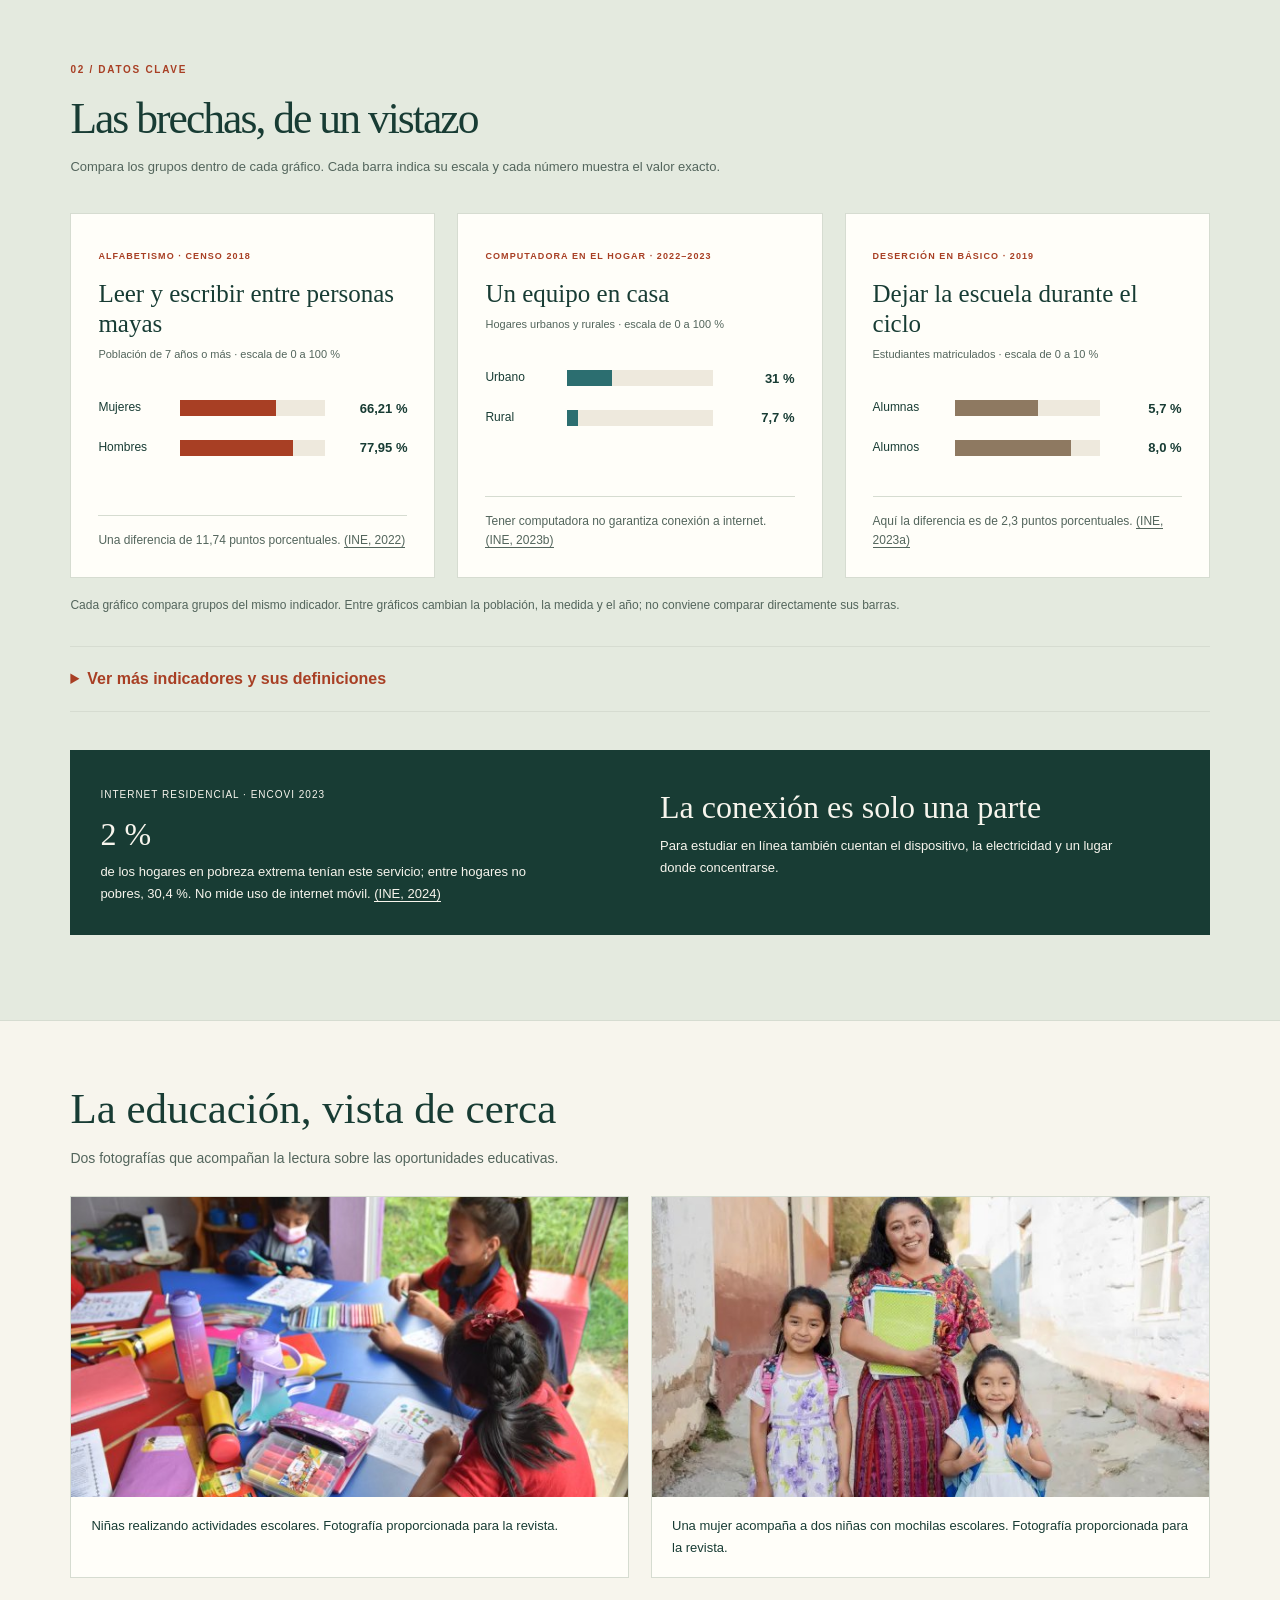
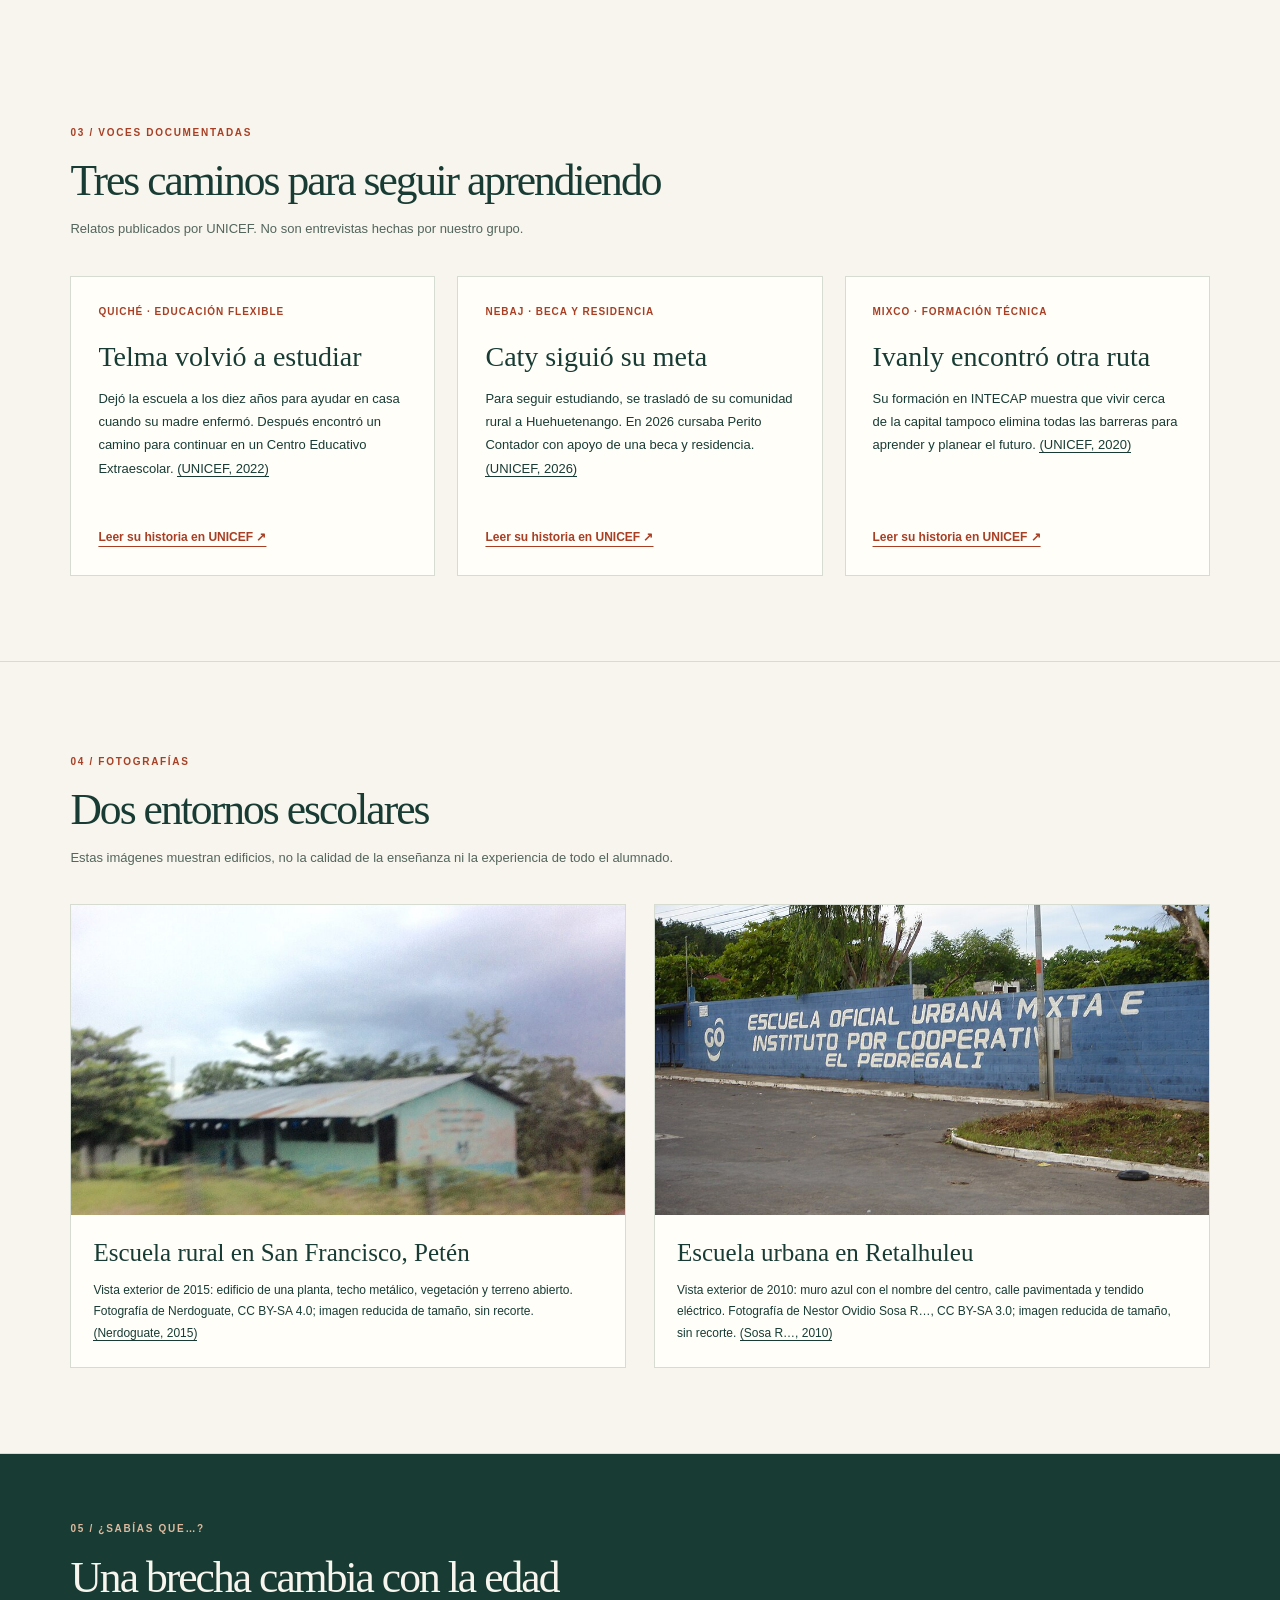
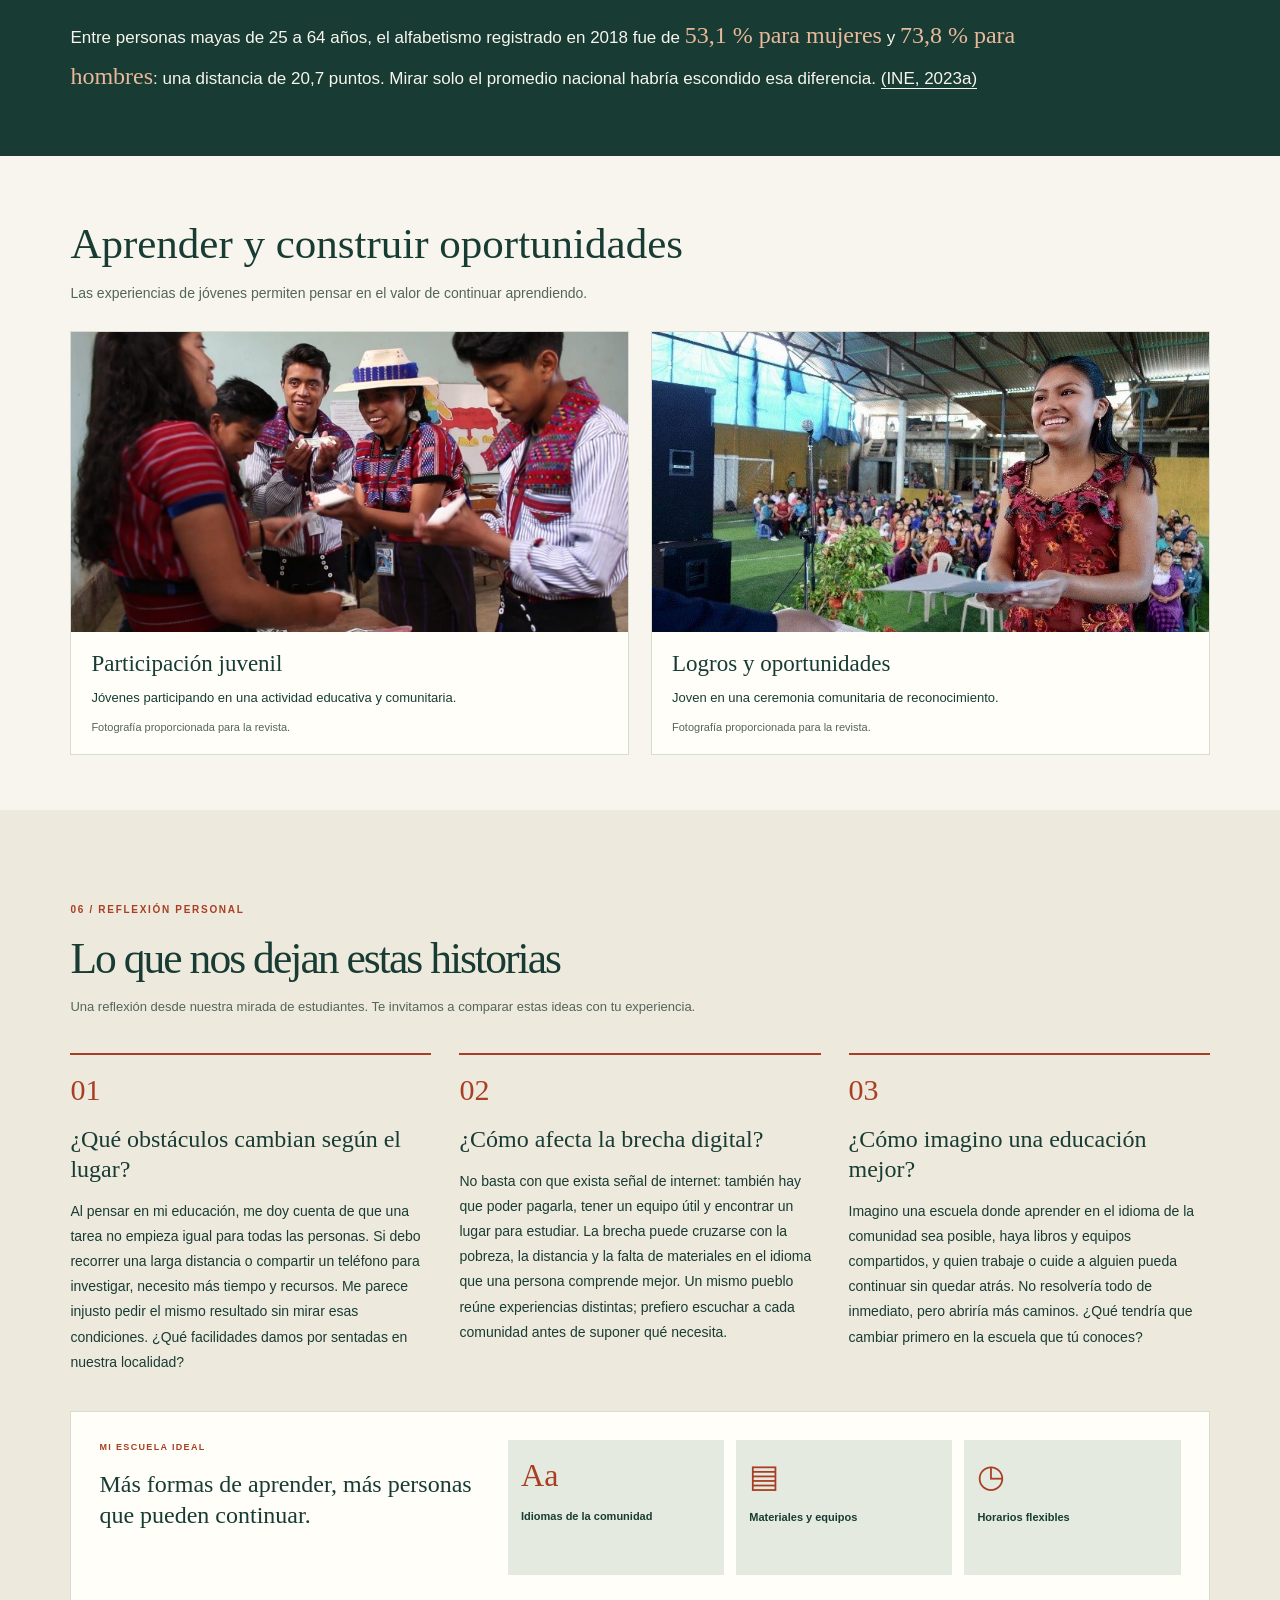
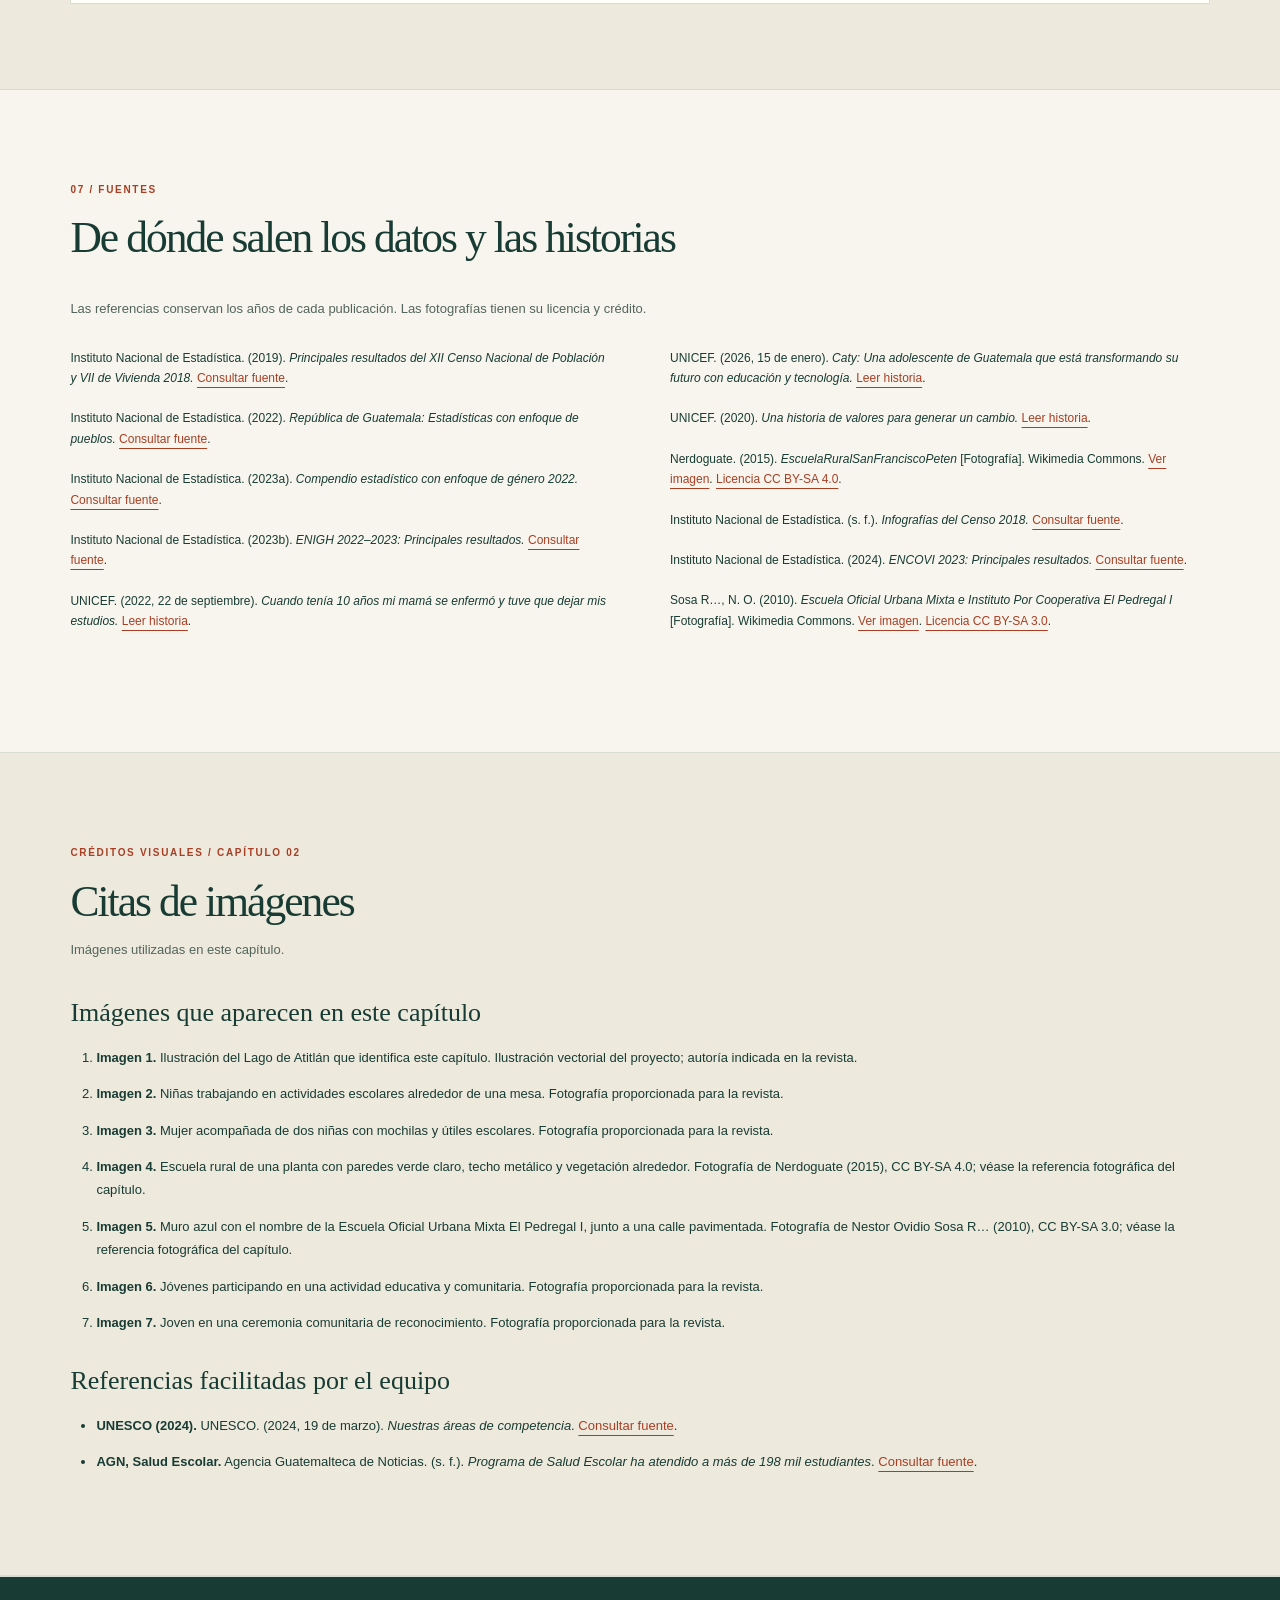
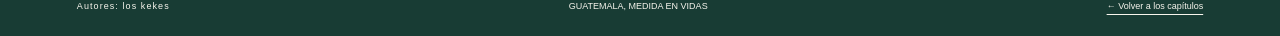
==== commit ffbc5693: "Verificar fuentes y corregir indicadores de salud" ====
--- a/capitulo-2.html
+++ b/capitulo-2.html
@@ -48,6 +48,6 @@
 <li id="ref-encovi">Instituto Nacional de Estadística. (2024). <cite>ENCOVI 2023: Principales resultados.</cite> <a href="https://www.ine.gob.gt/sistema/uploads/2024/08/22/20240822115045oP9hz3bt6r44qxs2amGK6YQqIpGhNdg0.pdf">Consultar fuente</a>.</li>
 <li id="ref-foto-urbana">Sosa R…, N. O. (2010). <cite>Escuela Oficial Urbana Mixta e Instituto Por Cooperativa El Pedregal I</cite> [Fotografía]. Wikimedia Commons. <a href="https://commons.wikimedia.org/wiki/File:Escuela_Oficial_Urbana_Mixta_e_Instituto_Por_Cooperativa_El_Pedregal_I_-_panoramio.jpg">Ver imagen</a>. <a href="https://creativecommons.org/licenses/by-sa/3.0/">Licencia CC BY-SA 3.0</a>.</li>
 </ul></section>
-<section class="edu-section image-citations" id="citas-imagenes" aria-labelledby="titulo-citas-imagenes"><div class="section-top"><span>CRÉDITOS VISUALES / CAPÍTULO 02</span><h2 id="titulo-citas-imagenes">Citas de imágenes</h2><p>Imágenes utilizadas en este capítulo.</p></div><h3>Imágenes que aparecen en este capítulo</h3><ol><li><strong>Imagen 1.</strong> Ilustración del Lago de Atitlán que identifica este capítulo. Ilustración vectorial del proyecto; autoría indicada en la revista.</li><li><strong>Imagen 2.</strong> Niñas trabajando en actividades escolares alrededor de una mesa. Fotografía proporcionada para la revista.</li><li><strong>Imagen 3.</strong> Mujer acompañada de dos niñas con mochilas y útiles escolares. Fotografía proporcionada para la revista.</li><li><strong>Imagen 4.</strong> Escuela rural de una planta con paredes verde claro, techo metálico y vegetación alrededor. Fotografía proporcionada para la revista.</li><li><strong>Imagen 5.</strong> Muro azul con el nombre de la Escuela Oficial Urbana Mixta El Pedregal I, junto a una calle pavimentada. Fotografía proporcionada para la revista.</li><li><strong>Imagen 6.</strong> Jóvenes participando en una actividad educativa y comunitaria. Fotografía proporcionada para la revista.</li><li><strong>Imagen 7.</strong> Joven en una ceremonia comunitaria de reconocimiento. Fotografía proporcionada para la revista.</li></ol><h3>Referencias facilitadas por el equipo</h3><ul><li><strong>UNESCO (2024).</strong> UNESCO. (2024, 19 de marzo). <em>Nuestras áreas de competencia</em>. <a href="https://www.unesco.org/es/fieldoffice/guatemala/expertise" target="_blank" rel="noopener noreferrer">Consultar fuente</a>.</li><li><strong>AGN, Salud Escolar.</strong> Agencia Guatemalteca de Noticias. (s. f.). <em>Programa de Salud Escolar ha atendido a más de 198 mil estudiantes</em>. <a href="https://agn.gt/programa-de-salud-escolar-ha-atendido-a-mas-de-198-mil-estudiantes/" target="_blank" rel="noopener noreferrer">Consultar fuente</a>.</li></ul></section>
+<section class="edu-section image-citations" id="citas-imagenes" aria-labelledby="titulo-citas-imagenes"><div class="section-top"><span>CRÉDITOS VISUALES / CAPÍTULO 02</span><h2 id="titulo-citas-imagenes">Citas de imágenes</h2><p>Imágenes utilizadas en este capítulo.</p></div><h3>Imágenes que aparecen en este capítulo</h3><ol><li><strong>Imagen 1.</strong> Ilustración del Lago de Atitlán que identifica este capítulo. Ilustración vectorial del proyecto; autoría indicada en la revista.</li><li><strong>Imagen 2.</strong> Niñas trabajando en actividades escolares alrededor de una mesa. Fotografía proporcionada para la revista.</li><li><strong>Imagen 3.</strong> Mujer acompañada de dos niñas con mochilas y útiles escolares. Fotografía proporcionada para la revista.</li><li><strong>Imagen 4.</strong> Escuela rural de una planta con paredes verde claro, techo metálico y vegetación alrededor. Fotografía de Nerdoguate (2015), CC BY-SA 4.0; véase la referencia fotográfica del capítulo.</li><li><strong>Imagen 5.</strong> Muro azul con el nombre de la Escuela Oficial Urbana Mixta El Pedregal I, junto a una calle pavimentada. Fotografía de Nestor Ovidio Sosa R… (2010), CC BY-SA 3.0; véase la referencia fotográfica del capítulo.</li><li><strong>Imagen 6.</strong> Jóvenes participando en una actividad educativa y comunitaria. Fotografía proporcionada para la revista.</li><li><strong>Imagen 7.</strong> Joven en una ceremonia comunitaria de reconocimiento. Fotografía proporcionada para la revista.</li></ol><h3>Referencias facilitadas por el equipo</h3><ul><li><strong>UNESCO (2024).</strong> UNESCO. (2024, 19 de marzo). <em>Nuestras áreas de competencia</em>. <a href="https://www.unesco.org/es/fieldoffice/guatemala/expertise" target="_blank" rel="noopener noreferrer">Consultar fuente</a>.</li><li><strong>AGN, Salud Escolar.</strong> Agencia Guatemalteca de Noticias. (s. f.). <em>Programa de Salud Escolar ha atendido a más de 198 mil estudiantes</em>. <a href="https://agn.gt/programa-de-salud-escolar-ha-atendido-a-mas-de-198-mil-estudiantes/" target="_blank" rel="noopener noreferrer">Consultar fuente</a>.</li></ul></section>
 </main><footer class="contents-footer education-footer"><span>Autores: los kekes</span><span>GUATEMALA, MEDIDA EN VIDAS</span><a href="menu.html">← Volver a los capítulos</a></footer>
 </body></html>
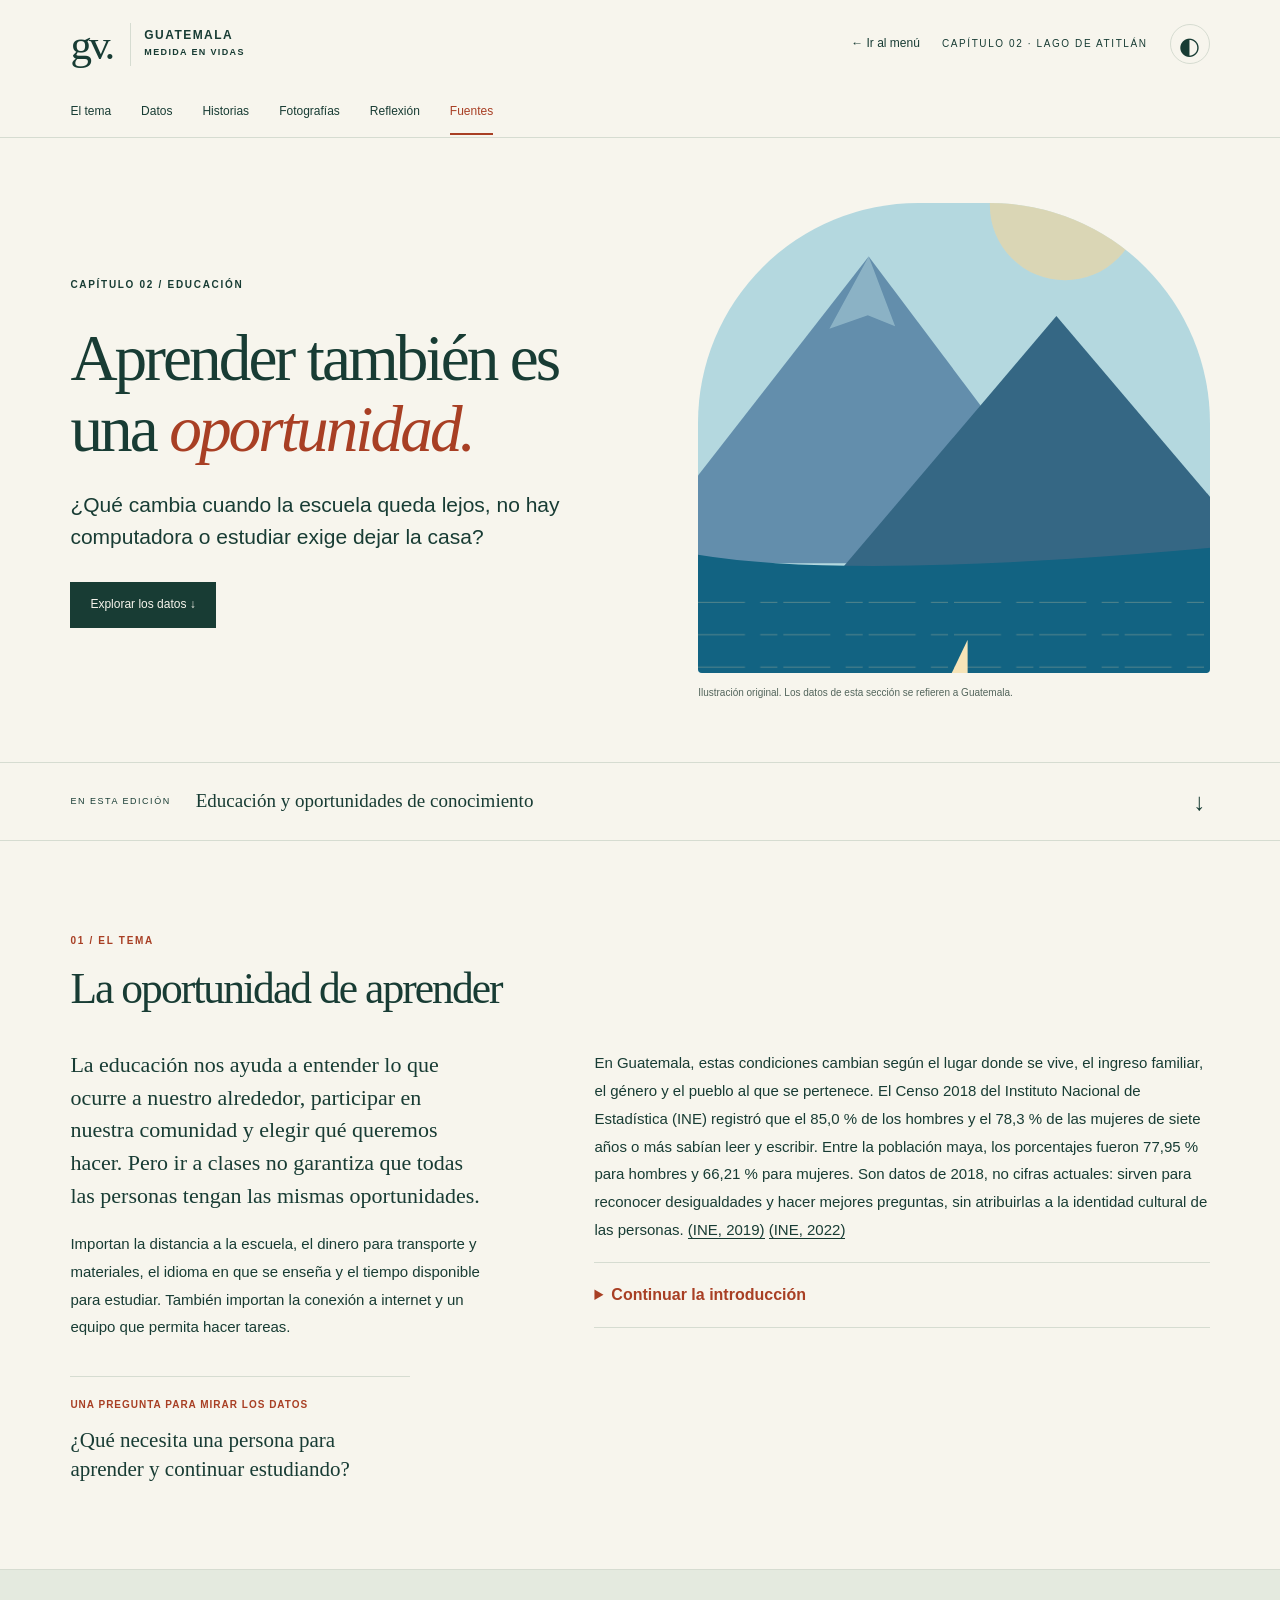
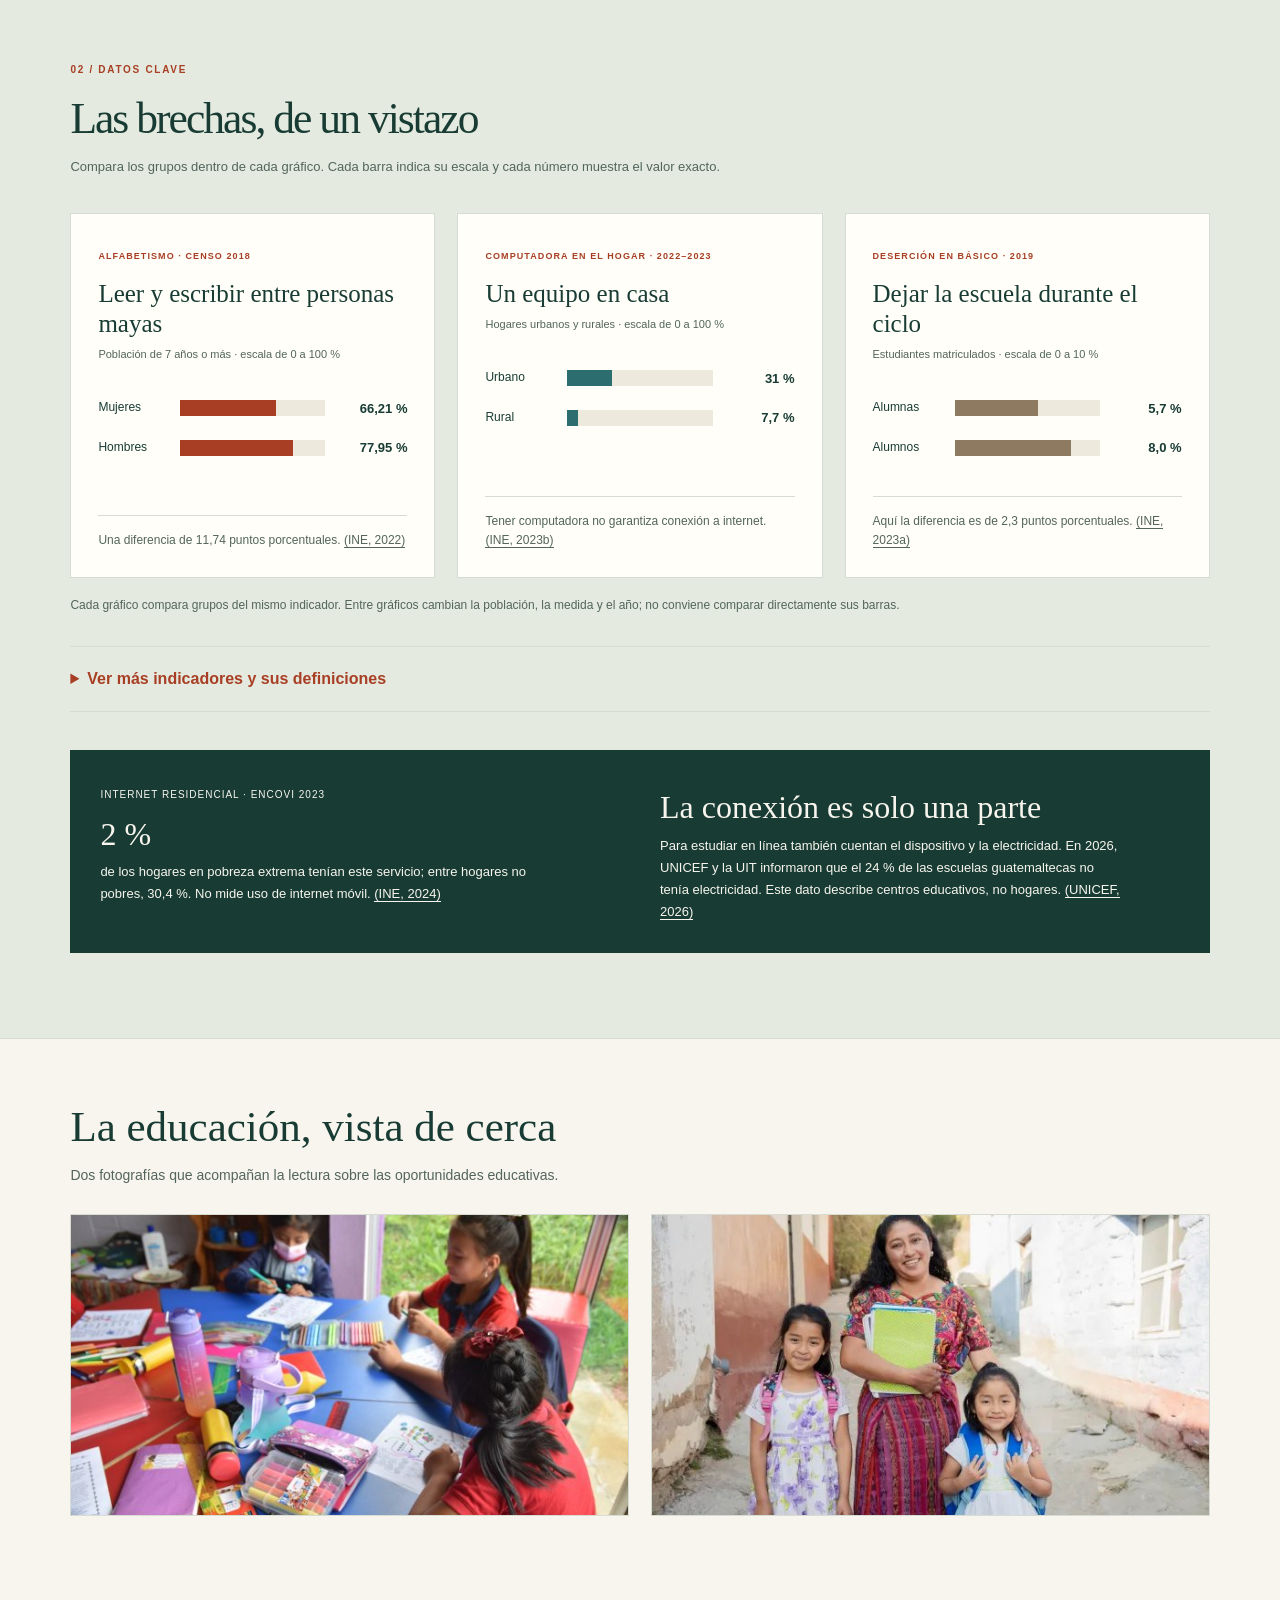
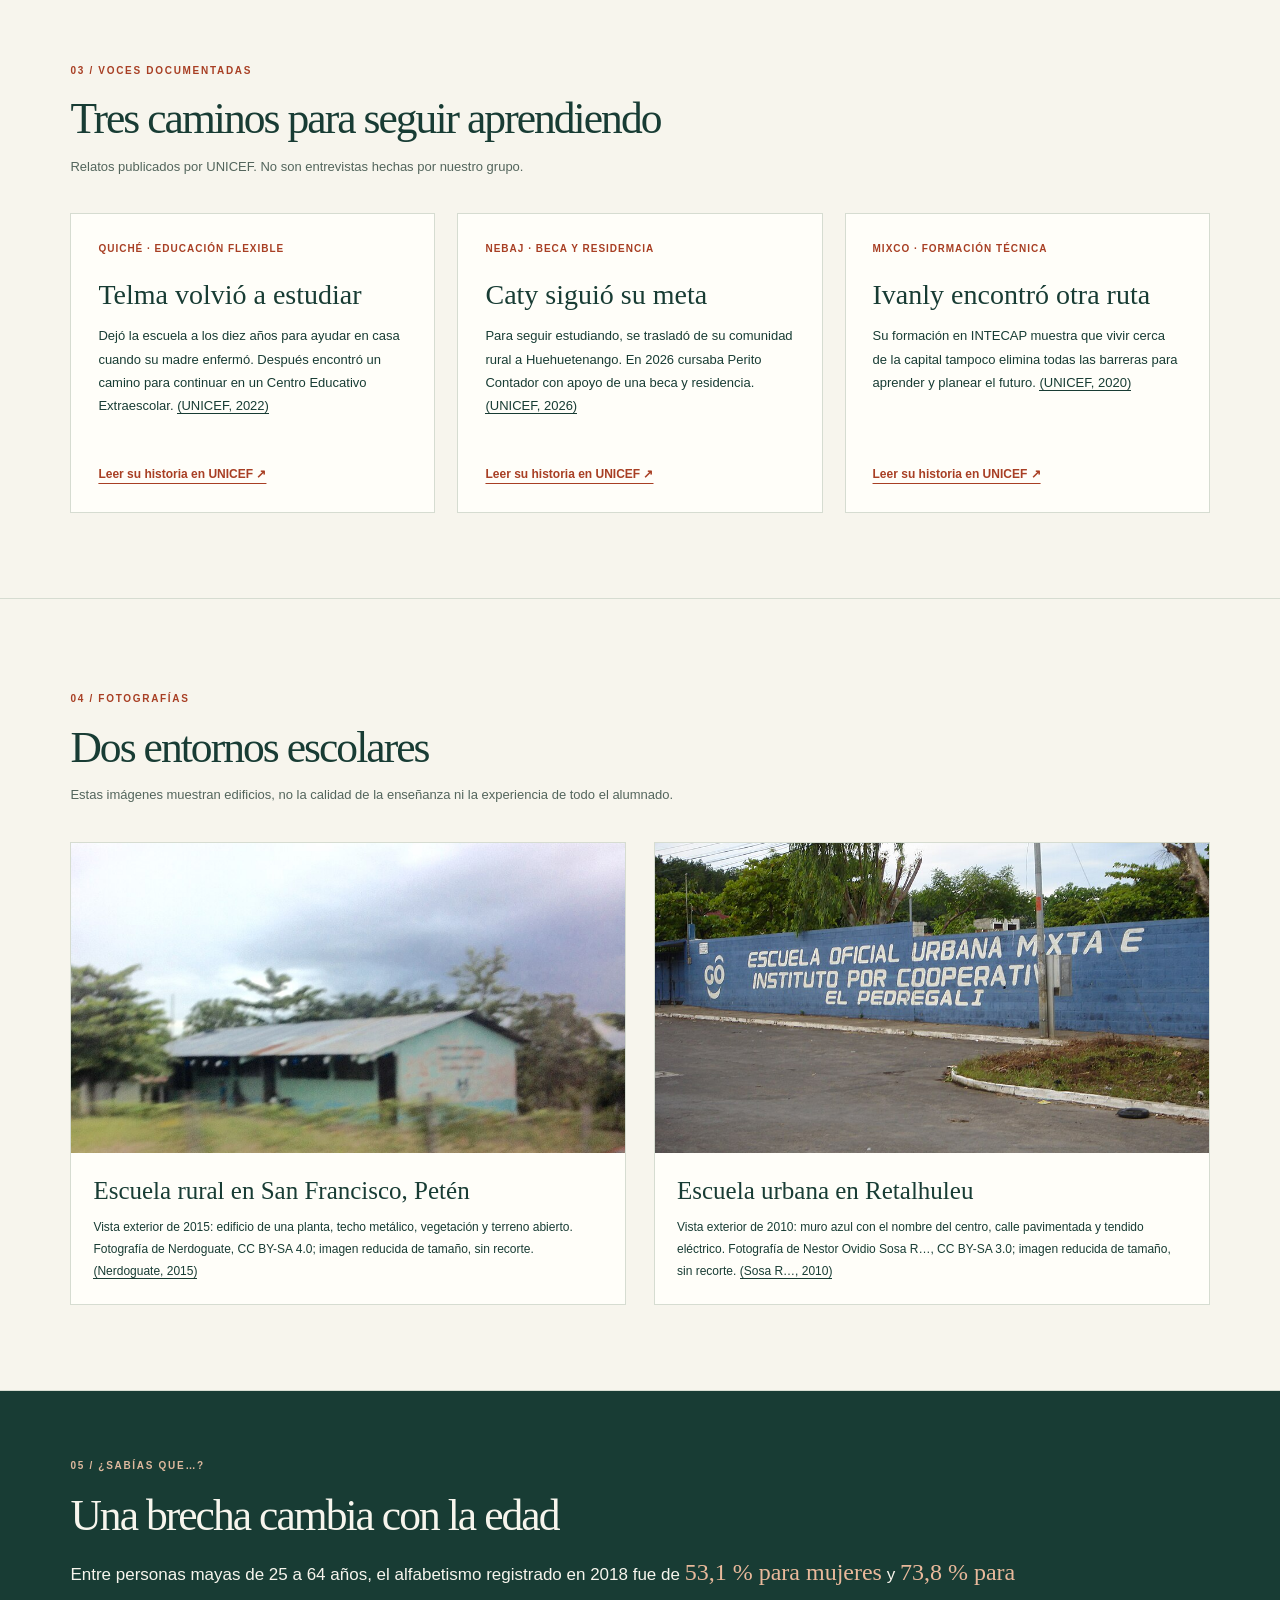
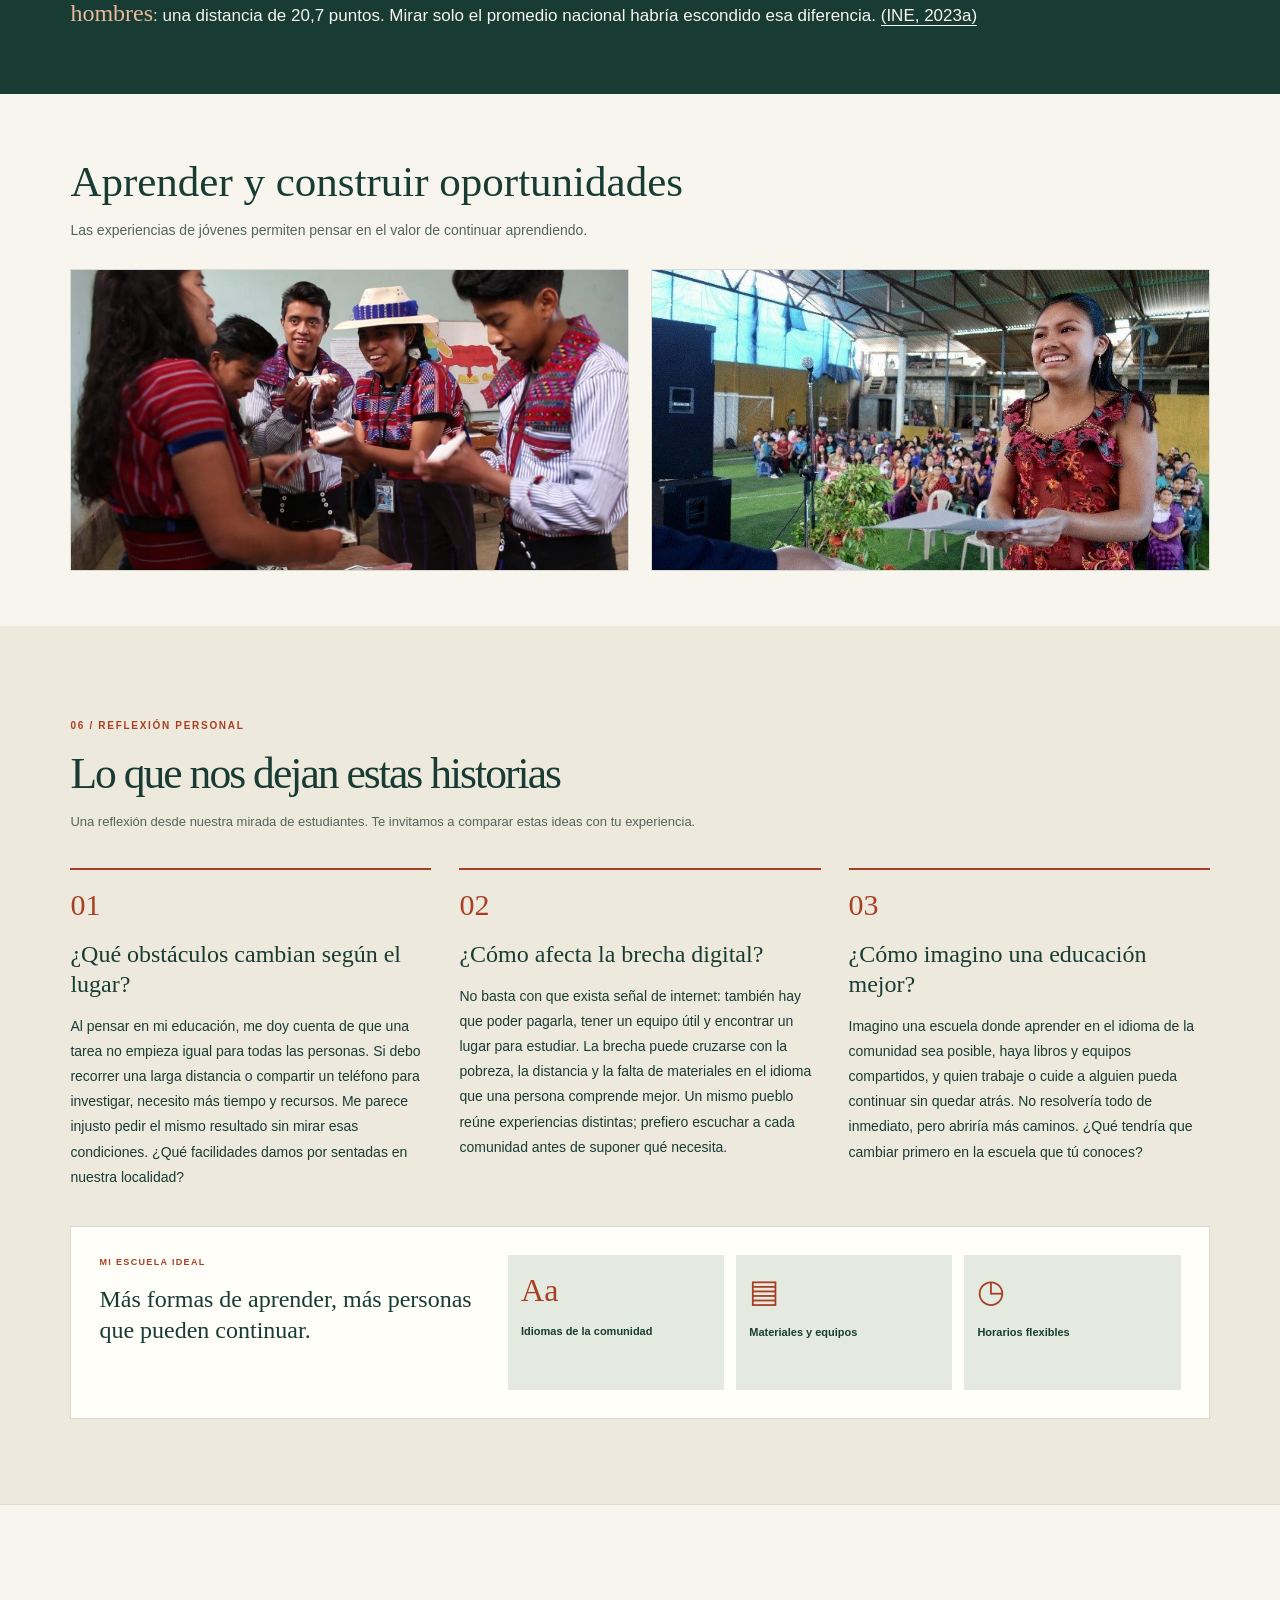
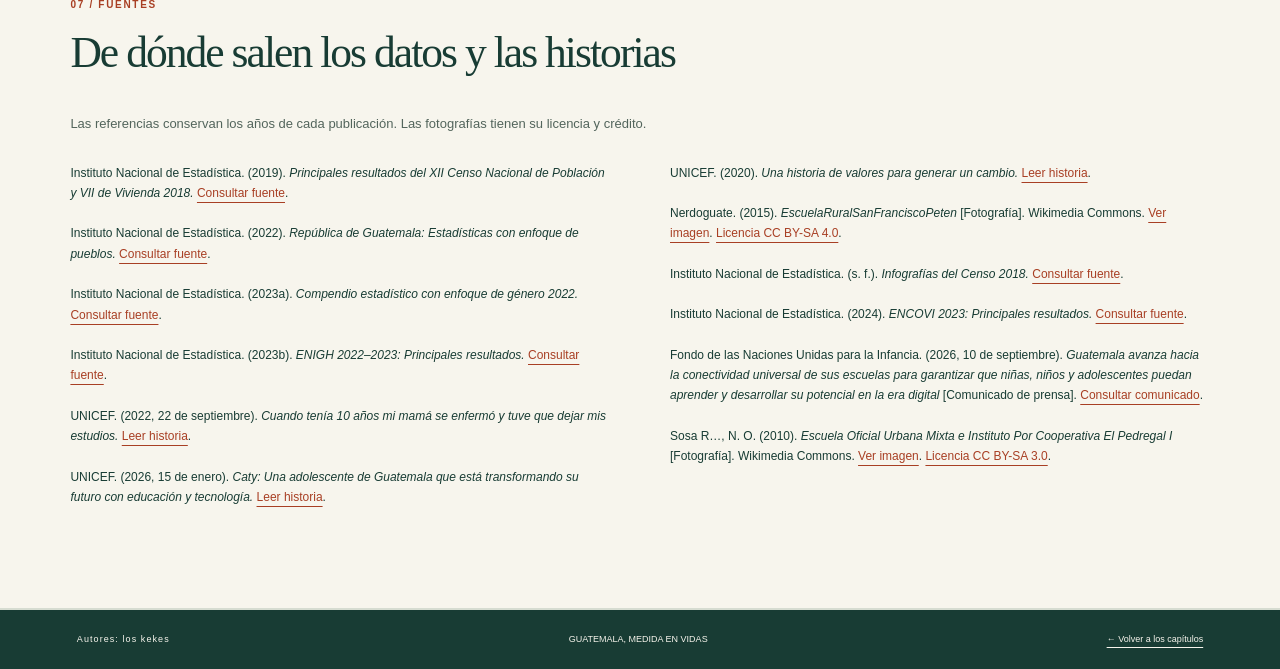
==== commit c1097792: "Fortalecer fuentes y limpiar pies de fotos sin cita" ====
--- a/capitulo-2.html
+++ b/capitulo-2.html
@@ -9,13 +9,12 @@
 <link href="capitulos.css" rel="stylesheet"/><link href="educacion.css?v=3" rel="stylesheet"/>
 <script defer="" src="educacion.js?v=2"></script>
 <link href="fotografias-revista.css?v=1" rel="stylesheet"/>
-<link rel="stylesheet" href="citas-imagenes.css?v=1">
 <link rel="icon" type="image/svg+xml" href="assets/favicon.svg"/>
 </head>
 <body class="education-page">
 <a class="skip-chapters" href="#contenido">Saltar al contenido</a>
 <div aria-hidden="true" class="edu-progress"></div>
-<header class="education-header"><div class="edu-topline"><a aria-label="Ir al menú de capítulos" class="edu-brand" href="menu.html"><span class="edu-brand-mark">gv.</span><span>GUATEMALA<br/><small>MEDIDA EN VIDAS</small></span></a><div class="edu-header-right"><a class="menu-return" href="menu.html">← Ir al menú</a><span class="edu-edition">CAPÍTULO 02 · LAGO DE ATITLÁN</span><button aria-label="Activar modo oscuro" id="edu-theme" title="Cambiar tema" type="button">◐</button><button aria-controls="edu-navigation" aria-expanded="false" id="edu-menu" type="button">Menú <span aria-hidden="true">☰</span></button></div></div><nav aria-label="Contenido del capítulo" class="edu-jump" id="edu-navigation"><a href="#introduccion">El tema</a><a href="#datos">Datos</a><a href="#historias">Historias</a><a href="#fotografias">Fotografías</a><a href="#reflexion">Reflexión</a><a href="#referencias">Fuentes</a><a href="#citas-imagenes">Citas de imágenes</a></nav></header>
+<header class="education-header"><div class="edu-topline"><a aria-label="Ir al menú de capítulos" class="edu-brand" href="menu.html"><span class="edu-brand-mark">gv.</span><span>GUATEMALA<br/><small>MEDIDA EN VIDAS</small></span></a><div class="edu-header-right"><a class="menu-return" href="menu.html">← Ir al menú</a><span class="edu-edition">CAPÍTULO 02 · LAGO DE ATITLÁN</span><button aria-label="Activar modo oscuro" id="edu-theme" title="Cambiar tema" type="button">◐</button><button aria-controls="edu-navigation" aria-expanded="false" id="edu-menu" type="button">Menú <span aria-hidden="true">☰</span></button></div></div><nav aria-label="Contenido del capítulo" class="edu-jump" id="edu-navigation"><a href="#introduccion">El tema</a><a href="#datos">Datos</a><a href="#historias">Historias</a><a href="#fotografias">Fotografías</a><a href="#reflexion">Reflexión</a><a href="#referencias">Fuentes</a></nav></header>
 <main id="contenido">
 <section class="edu-hero"><div><p class="kicker">CAPÍTULO 02 / EDUCACIÓN</p><h1>Aprender también es una <em>oportunidad.</em></h1><p>¿Qué cambia cuando la escuela queda lejos, no hay computadora o estudiar exige dejar la casa?</p><a class="edu-button" href="#datos">Explorar los datos ↓</a></div><figure><img alt="Ilustración del Lago de Atitlán que identifica este capítulo" height="1000" src="assets/capitulo-2.svg" width="600"/><figcaption>Ilustración original. Los datos de esta sección se refieren a Guatemala.</figcaption></figure></section>
 <div class="edu-issue-strip"><span>EN ESTA EDICIÓN</span><p>Educación y oportunidades de conocimiento</p><span aria-hidden="true">↓</span></div>
@@ -24,12 +23,12 @@
 <figure aria-labelledby="chart-literacy-title" class="comparison-chart"><figcaption><span>ALFABETISMO · CENSO 2018</span><h3 id="chart-literacy-title">Leer y escribir entre personas mayas</h3><p>Población de 7 años o más · escala de 0 a 100 %</p></figcaption><div aria-label="Mujeres mayas: 66,21 por ciento. Hombres mayas: 77,95 por ciento." class="chart-rows" role="img"><div class="chart-row"><span>Mujeres</span><div class="chart-track"><span style="--value:66.21%"></span></div><strong>66,21 %</strong></div><div class="chart-row"><span>Hombres</span><div class="chart-track"><span style="--value:77.95%"></span></div><strong>77,95 %</strong></div></div><p class="chart-note">Una diferencia de 11,74 puntos porcentuales. <a class="citation" href="#ref-pueblos">(INE, 2022)</a></p></figure>
 <figure aria-labelledby="chart-computer-title" class="comparison-chart"><figcaption><span>COMPUTADORA EN EL HOGAR · 2022–2023</span><h3 id="chart-computer-title">Un equipo en casa</h3><p>Hogares urbanos y rurales · escala de 0 a 100 %</p></figcaption><div aria-label="Hogares urbanos con computadora: 31 por ciento. Hogares rurales: 7,7 por ciento." class="chart-rows" role="img"><div class="chart-row"><span>Urbano</span><div class="chart-track"><span style="--value:31%"></span></div><strong>31 %</strong></div><div class="chart-row"><span>Rural</span><div class="chart-track"><span style="--value:7.7%"></span></div><strong>7,7 %</strong></div></div><p class="chart-note">Tener computadora no garantiza conexión a internet. <a class="citation" href="#ref-enigh">(INE, 2023b)</a></p></figure>
 <figure aria-labelledby="chart-dropout-title" class="comparison-chart"><figcaption><span>DESERCIÓN EN BÁSICO · 2019</span><h3 id="chart-dropout-title">Dejar la escuela durante el ciclo</h3><p>Estudiantes matriculados · escala de 0 a 10 %</p></figcaption><div aria-label="Escala de cero a diez por ciento. Alumnas: 5,7 por ciento. Alumnos: 8,0 por ciento." class="chart-rows" role="img"><div class="chart-row"><span>Alumnas</span><div class="chart-track"><span style="--value:57%"></span></div><strong>5,7 %</strong></div><div class="chart-row"><span>Alumnos</span><div class="chart-track"><span style="--value:80%"></span></div><strong>8,0 %</strong></div></div><p class="chart-note">Aquí la diferencia es de 2,3 puntos porcentuales. <a class="citation" href="#ref-genero">(INE, 2023a)</a></p></figure>
-</div><p class="data-caution">Cada gráfico compara grupos del mismo indicador. Entre gráficos cambian la población, la medida y el año; no conviene comparar directamente sus barras.</p><details class="data-more"><summary>Ver más indicadores y sus definiciones</summary><div class="table-scroll"><table><caption>Indicadores educativos seleccionados de Guatemala</caption><thead><tr><th scope="col">Indicador</th><th scope="col">Mujeres</th><th scope="col">Hombres</th><th scope="col">Año</th></tr></thead><tbody><tr><th scope="row">Alfabetismo, personas de 7 años o más</th><td>78,3 %</td><td>85,0 %</td><td>2018</td></tr><tr><th scope="row">Años promedio de estudio, personas de 7 años o más</th><td>5,3</td><td>5,8</td><td>2018</td></tr><tr><th scope="row">Deserción en primaria, estudiantes matriculados</th><td>3,9 %</td><td>4,5 %</td><td>2019</td></tr><tr><th scope="row">Deserción en básico, estudiantes matriculados</th><td>5,7 %</td><td>8,0 %</td><td>2019</td></tr></tbody></table></div><p>«Alfabetismo» significa saber leer y escribir. «Deserción» se refiere a dejar la escuela durante el ciclo escolar. <a class="citation" href="#ref-censo">(INE, 2019)</a> <a class="citation" href="#ref-genero">(INE, 2023a)</a> <a class="citation" href="#ref-infografias">(INE, s. f.)</a></p><div class="table-scroll"><table><caption>Alfabetismo por sexo y pueblo de pertenencia, personas de 7 años o más, 2018</caption><thead><tr><th scope="col">Pueblo</th><th scope="col">Mujeres</th><th scope="col">Hombres</th></tr></thead><tbody><tr><th scope="row">Maya</th><td>66,21 %</td><td>77,95 %</td></tr><tr><th scope="row">Garífuna</th><td>82,92 %</td><td>87,99 %</td></tr><tr><th scope="row">Xinka</th><td>76,24 %</td><td>82,14 %</td></tr><tr><th scope="row">Ladino</th><td>86,92 %</td><td>90,11 %</td></tr></tbody></table></div><p>Las categorías son las usadas por el INE en su tabulación del Censo 2018. <a class="citation" href="#ref-pueblos">(INE, 2022)</a></p></details><div class="digital-strip"><div><span>INTERNET RESIDENCIAL · ENCOVI 2023</span><strong>2 %</strong><p>de los hogares en pobreza extrema tenían este servicio; entre hogares no pobres, 30,4 %. No mide uso de internet móvil. <a class="citation" href="#ref-encovi">(INE, 2024)</a></p></div><div><strong>La conexión es solo una parte</strong><p>Para estudiar en línea también cuentan el dispositivo, la electricidad y un lugar donde concentrarse.</p></div></div></section>
-<section aria-label="Galería fotográfica temática" class="editorial-photos"><h2>La educación, vista de cerca</h2><p class="photo-intro">Dos fotografías que acompañan la lectura sobre las oportunidades educativas.</p><div class="editorial-photo-grid"><figure><img alt="Niñas trabajando en actividades escolares alrededor de una mesa." decoding="async" loading="lazy" src="assets/ninas-estudiando.jpg"/><figcaption>Niñas realizando actividades escolares. Fotografía proporcionada para la revista.</figcaption></figure><figure><img alt="Mujer acompañada de dos niñas con mochilas y útiles escolares." decoding="async" loading="lazy" src="assets/familia-y-educacion.jpg"/><figcaption>Una mujer acompaña a dos niñas con mochilas escolares. Fotografía proporcionada para la revista.</figcaption></figure></div></section>
+</div><p class="data-caution">Cada gráfico compara grupos del mismo indicador. Entre gráficos cambian la población, la medida y el año; no conviene comparar directamente sus barras.</p><details class="data-more"><summary>Ver más indicadores y sus definiciones</summary><div class="table-scroll"><table><caption>Indicadores educativos seleccionados de Guatemala</caption><thead><tr><th scope="col">Indicador</th><th scope="col">Mujeres</th><th scope="col">Hombres</th><th scope="col">Año</th></tr></thead><tbody><tr><th scope="row">Alfabetismo, personas de 7 años o más</th><td>78,3 %</td><td>85,0 %</td><td>2018</td></tr><tr><th scope="row">Años promedio de estudio, personas de 7 años o más</th><td>5,3</td><td>5,8</td><td>2018</td></tr><tr><th scope="row">Deserción en primaria, estudiantes matriculados</th><td>3,9 %</td><td>4,5 %</td><td>2019</td></tr><tr><th scope="row">Deserción en básico, estudiantes matriculados</th><td>5,7 %</td><td>8,0 %</td><td>2019</td></tr></tbody></table></div><p>«Alfabetismo» significa saber leer y escribir. «Deserción» se refiere a dejar la escuela durante el ciclo escolar. <a class="citation" href="#ref-censo">(INE, 2019)</a> <a class="citation" href="#ref-genero">(INE, 2023a)</a> <a class="citation" href="#ref-infografias">(INE, s. f.)</a></p><div class="table-scroll"><table><caption>Alfabetismo por sexo y pueblo de pertenencia, personas de 7 años o más, 2018</caption><thead><tr><th scope="col">Pueblo</th><th scope="col">Mujeres</th><th scope="col">Hombres</th></tr></thead><tbody><tr><th scope="row">Maya</th><td>66,21 %</td><td>77,95 %</td></tr><tr><th scope="row">Garífuna</th><td>82,92 %</td><td>87,99 %</td></tr><tr><th scope="row">Xinka</th><td>76,24 %</td><td>82,14 %</td></tr><tr><th scope="row">Ladino</th><td>86,92 %</td><td>90,11 %</td></tr></tbody></table></div><p>Las categorías son las usadas por el INE en su tabulación del Censo 2018. <a class="citation" href="#ref-pueblos">(INE, 2022)</a></p></details><div class="digital-strip"><div><span>INTERNET RESIDENCIAL · ENCOVI 2023</span><strong>2 %</strong><p>de los hogares en pobreza extrema tenían este servicio; entre hogares no pobres, 30,4 %. No mide uso de internet móvil. <a class="citation" href="#ref-encovi">(INE, 2024)</a></p></div><div><strong>La conexión es solo una parte</strong><p>Para estudiar en línea también cuentan el dispositivo y la electricidad. En 2026, UNICEF y la UIT informaron que el 24 % de las escuelas guatemaltecas no tenía electricidad. Este dato describe centros educativos, no hogares. <a class="citation" href="#ref-conectividad">(UNICEF, 2026)</a></p></div></div></section>
+<section aria-label="Galería fotográfica temática" class="editorial-photos"><h2>La educación, vista de cerca</h2><p class="photo-intro">Dos fotografías que acompañan la lectura sobre las oportunidades educativas.</p><div class="editorial-photo-grid"><figure><img alt="Niñas trabajando en actividades escolares alrededor de una mesa." decoding="async" loading="lazy" src="assets/ninas-estudiando.jpg"/></figure><figure><img alt="Mujer acompañada de dos niñas con mochilas y útiles escolares." decoding="async" loading="lazy" src="assets/familia-y-educacion.jpg"/></figure></div></section>
 <section class="edu-section" id="historias"><div class="section-top"><span>03 / VOCES DOCUMENTADAS</span><h2>Tres caminos para seguir aprendiendo</h2><p>Relatos publicados por UNICEF. No son entrevistas hechas por nuestro grupo.</p></div><div class="story-grid"><article><span>QUICHÉ · EDUCACIÓN FLEXIBLE</span><h3>Telma volvió a estudiar</h3><p>Dejó la escuela a los diez años para ayudar en casa cuando su madre enfermó. Después encontró un camino para continuar en un Centro Educativo Extraescolar. <a class="citation" href="#ref-telma">(UNICEF, 2022)</a></p><a href="https://www.unicef.org/guatemala/historias/cuando-ten%C3%ADa-10-a%C3%B1os-mi-mam%C3%A1-se-enferm%C3%B3-y-tuve-que-dejar-mis-estudios%C2%A8">Leer su historia en UNICEF ↗</a></article><article><span>NEBAJ · BECA Y RESIDENCIA</span><h3>Caty siguió su meta</h3><p>Para seguir estudiando, se trasladó de su comunidad rural a Huehuetenango. En 2026 cursaba Perito Contador con apoyo de una beca y residencia. <a class="citation" href="#ref-caty">(UNICEF, 2026)</a></p><a href="https://www.unicef.org/guatemala/historias/caty-una-adolescente-de-guatemala-que-est%C3%A1-transformando-su-futuro-con-educaci%C3%B3n-y">Leer su historia en UNICEF ↗</a></article><article><span>MIXCO · FORMACIÓN TÉCNICA</span><h3>Ivanly encontró otra ruta</h3><p>Su formación en INTECAP muestra que vivir cerca de la capital tampoco elimina todas las barreras para aprender y planear el futuro. <a class="citation" href="#ref-ivanly">(UNICEF, 2020)</a></p><a href="https://www.unicef.org/guatemala/historias/una-historia-de-valores-para-generar-un-cambio">Leer su historia en UNICEF ↗</a></article></div></section>
 <section class="edu-section" id="fotografias"><div class="section-top"><span>04 / FOTOGRAFÍAS</span><h2>Dos entornos escolares</h2><p>Estas imágenes muestran edificios, no la calidad de la enseñanza ni la experiencia de todo el alumnado.</p></div><div class="photo-grid"><figure><img alt="Escuela rural de una planta con paredes verde claro, techo metálico y vegetación alrededor" height="702" loading="lazy" src="assets/educacion-rural-peten.jpg" width="960"/><figcaption><strong>Escuela rural en San Francisco, Petén</strong><span>Vista exterior de 2015: edificio de una planta, techo metálico, vegetación y terreno abierto. Fotografía de Nerdoguate, CC BY-SA 4.0; imagen reducida de tamaño, sin recorte. <a class="citation" href="#ref-foto-rural">(Nerdoguate, 2015)</a></span></figcaption></figure><figure><img alt="Muro azul con el nombre de la Escuela Oficial Urbana Mixta El Pedregal I, junto a una calle pavimentada" height="720" loading="lazy" src="assets/educacion-urbana-retalhuleu.jpg" width="960"/><figcaption><strong>Escuela urbana en Retalhuleu</strong><span>Vista exterior de 2010: muro azul con el nombre del centro, calle pavimentada y tendido eléctrico. Fotografía de Nestor Ovidio Sosa R…, CC BY-SA 3.0; imagen reducida de tamaño, sin recorte. <a class="citation" href="#ref-foto-urbana">(Sosa R…, 2010)</a></span></figcaption></figure></div></section>
 <aside class="did-you-know"><span>05 / ¿SABÍAS QUE…?</span><h2>Una brecha cambia con la edad</h2><p>Entre personas mayas de 25 a 64 años, el alfabetismo registrado en 2018 fue de <strong>53,1 % para mujeres</strong> y <strong>73,8 % para hombres</strong>: una distancia de 20,7 puntos. Mirar solo el promedio nacional habría escondido esa diferencia. <a class="citation" href="#ref-genero">(INE, 2023a)</a></p></aside>
-<section aria-label="Galería fotográfica temática" class="editorial-photos"><h2>Aprender y construir oportunidades</h2><p class="photo-intro">Las experiencias de jóvenes permiten pensar en el valor de continuar aprendiendo.</p><div class="editorial-photo-grid"><figure><img alt="Jóvenes participando en una actividad educativa y comunitaria." decoding="async" loading="lazy" src="assets/juventud-comunidad.jpg"/><figcaption><strong>Participación juvenil</strong>Jóvenes participando en una actividad educativa y comunitaria.<small>Fotografía proporcionada para la revista.</small></figcaption></figure><figure><img alt="Joven en una ceremonia comunitaria de reconocimiento." decoding="async" loading="lazy" src="assets/joven-reintegracion.jpg"/><figcaption><strong>Logros y oportunidades</strong>Joven en una ceremonia comunitaria de reconocimiento.<small>Fotografía proporcionada para la revista.</small></figcaption></figure></div></section>
+<section aria-label="Galería fotográfica temática" class="editorial-photos"><h2>Aprender y construir oportunidades</h2><p class="photo-intro">Las experiencias de jóvenes permiten pensar en el valor de continuar aprendiendo.</p><div class="editorial-photo-grid"><figure><img alt="Jóvenes participando en una actividad educativa y comunitaria." decoding="async" loading="lazy" src="assets/juventud-comunidad.jpg"/></figure><figure><img alt="Joven en una ceremonia comunitaria de reconocimiento." decoding="async" loading="lazy" src="assets/joven-reintegracion.jpg"/></figure></div></section>
 <section class="edu-section" id="reflexion"><div class="section-top"><span>06 / REFLEXIÓN PERSONAL</span><h2>Lo que nos dejan estas historias</h2><p>Una reflexión desde nuestra mirada de estudiantes. Te invitamos a comparar estas ideas con tu experiencia.</p></div><div class="question-list">
 <article><b>01</b><h3>¿Qué obstáculos cambian según el lugar?</h3><p>Al pensar en mi educación, me doy cuenta de que una tarea no empieza igual para todas las personas. Si debo recorrer una larga distancia o compartir un teléfono para investigar, necesito más tiempo y recursos. Me parece injusto pedir el mismo resultado sin mirar esas condiciones. ¿Qué facilidades damos por sentadas en nuestra localidad?</p></article>
 <article><b>02</b><h3>¿Cómo afecta la brecha digital?</h3><p>No basta con que exista señal de internet: también hay que poder pagarla, tener un equipo útil y encontrar un lugar para estudiar. La brecha puede cruzarse con la pobreza, la distancia y la falta de materiales en el idioma que una persona comprende mejor. Un mismo pueblo reúne experiencias distintas; prefiero escuchar a cada comunidad antes de suponer qué necesita.</p></article>
@@ -46,8 +45,8 @@
 <li id="ref-foto-rural">Nerdoguate. (2015). <cite>EscuelaRuralSanFranciscoPeten</cite> [Fotografía]. Wikimedia Commons. <a href="https://commons.wikimedia.org/wiki/File:EscuelaRuralSanFranciscoPeten.jpeg">Ver imagen</a>. <a href="https://creativecommons.org/licenses/by-sa/4.0/">Licencia CC BY-SA 4.0</a>.</li>
 <li id="ref-infografias">Instituto Nacional de Estadística. (s. f.). <cite>Infografías del Censo 2018.</cite> <a href="https://censo2018.ine.gob.gt/archivos/Infografias.pdf">Consultar fuente</a>.</li>
 <li id="ref-encovi">Instituto Nacional de Estadística. (2024). <cite>ENCOVI 2023: Principales resultados.</cite> <a href="https://www.ine.gob.gt/sistema/uploads/2024/08/22/20240822115045oP9hz3bt6r44qxs2amGK6YQqIpGhNdg0.pdf">Consultar fuente</a>.</li>
+<li id="ref-conectividad">Fondo de las Naciones Unidas para la Infancia. (2026, 10 de septiembre). <cite>Guatemala avanza hacia la conectividad universal de sus escuelas para garantizar que niñas, niños y adolescentes puedan aprender y desarrollar su potencial en la era digital</cite> [Comunicado de prensa]. <a href="https://www.unicef.org/guatemala/comunicados-prensa/guatemala-avanza-hacia-la-conectividad-universal-de-sus-escuelas-para-garantizar">Consultar comunicado</a>.</li>
 <li id="ref-foto-urbana">Sosa R…, N. O. (2010). <cite>Escuela Oficial Urbana Mixta e Instituto Por Cooperativa El Pedregal I</cite> [Fotografía]. Wikimedia Commons. <a href="https://commons.wikimedia.org/wiki/File:Escuela_Oficial_Urbana_Mixta_e_Instituto_Por_Cooperativa_El_Pedregal_I_-_panoramio.jpg">Ver imagen</a>. <a href="https://creativecommons.org/licenses/by-sa/3.0/">Licencia CC BY-SA 3.0</a>.</li>
 </ul></section>
-<section class="edu-section image-citations" id="citas-imagenes" aria-labelledby="titulo-citas-imagenes"><div class="section-top"><span>CRÉDITOS VISUALES / CAPÍTULO 02</span><h2 id="titulo-citas-imagenes">Citas de imágenes</h2><p>Imágenes utilizadas en este capítulo.</p></div><h3>Imágenes que aparecen en este capítulo</h3><ol><li><strong>Imagen 1.</strong> Ilustración del Lago de Atitlán que identifica este capítulo. Ilustración vectorial del proyecto; autoría indicada en la revista.</li><li><strong>Imagen 2.</strong> Niñas trabajando en actividades escolares alrededor de una mesa. Fotografía proporcionada para la revista.</li><li><strong>Imagen 3.</strong> Mujer acompañada de dos niñas con mochilas y útiles escolares. Fotografía proporcionada para la revista.</li><li><strong>Imagen 4.</strong> Escuela rural de una planta con paredes verde claro, techo metálico y vegetación alrededor. Fotografía de Nerdoguate (2015), CC BY-SA 4.0; véase la referencia fotográfica del capítulo.</li><li><strong>Imagen 5.</strong> Muro azul con el nombre de la Escuela Oficial Urbana Mixta El Pedregal I, junto a una calle pavimentada. Fotografía de Nestor Ovidio Sosa R… (2010), CC BY-SA 3.0; véase la referencia fotográfica del capítulo.</li><li><strong>Imagen 6.</strong> Jóvenes participando en una actividad educativa y comunitaria. Fotografía proporcionada para la revista.</li><li><strong>Imagen 7.</strong> Joven en una ceremonia comunitaria de reconocimiento. Fotografía proporcionada para la revista.</li></ol><h3>Referencias facilitadas por el equipo</h3><ul><li><strong>UNESCO (2024).</strong> UNESCO. (2024, 19 de marzo). <em>Nuestras áreas de competencia</em>. <a href="https://www.unesco.org/es/fieldoffice/guatemala/expertise" target="_blank" rel="noopener noreferrer">Consultar fuente</a>.</li><li><strong>AGN, Salud Escolar.</strong> Agencia Guatemalteca de Noticias. (s. f.). <em>Programa de Salud Escolar ha atendido a más de 198 mil estudiantes</em>. <a href="https://agn.gt/programa-de-salud-escolar-ha-atendido-a-mas-de-198-mil-estudiantes/" target="_blank" rel="noopener noreferrer">Consultar fuente</a>.</li></ul></section>
 </main><footer class="contents-footer education-footer"><span>Autores: los kekes</span><span>GUATEMALA, MEDIDA EN VIDAS</span><a href="menu.html">← Volver a los capítulos</a></footer>
 </body></html>
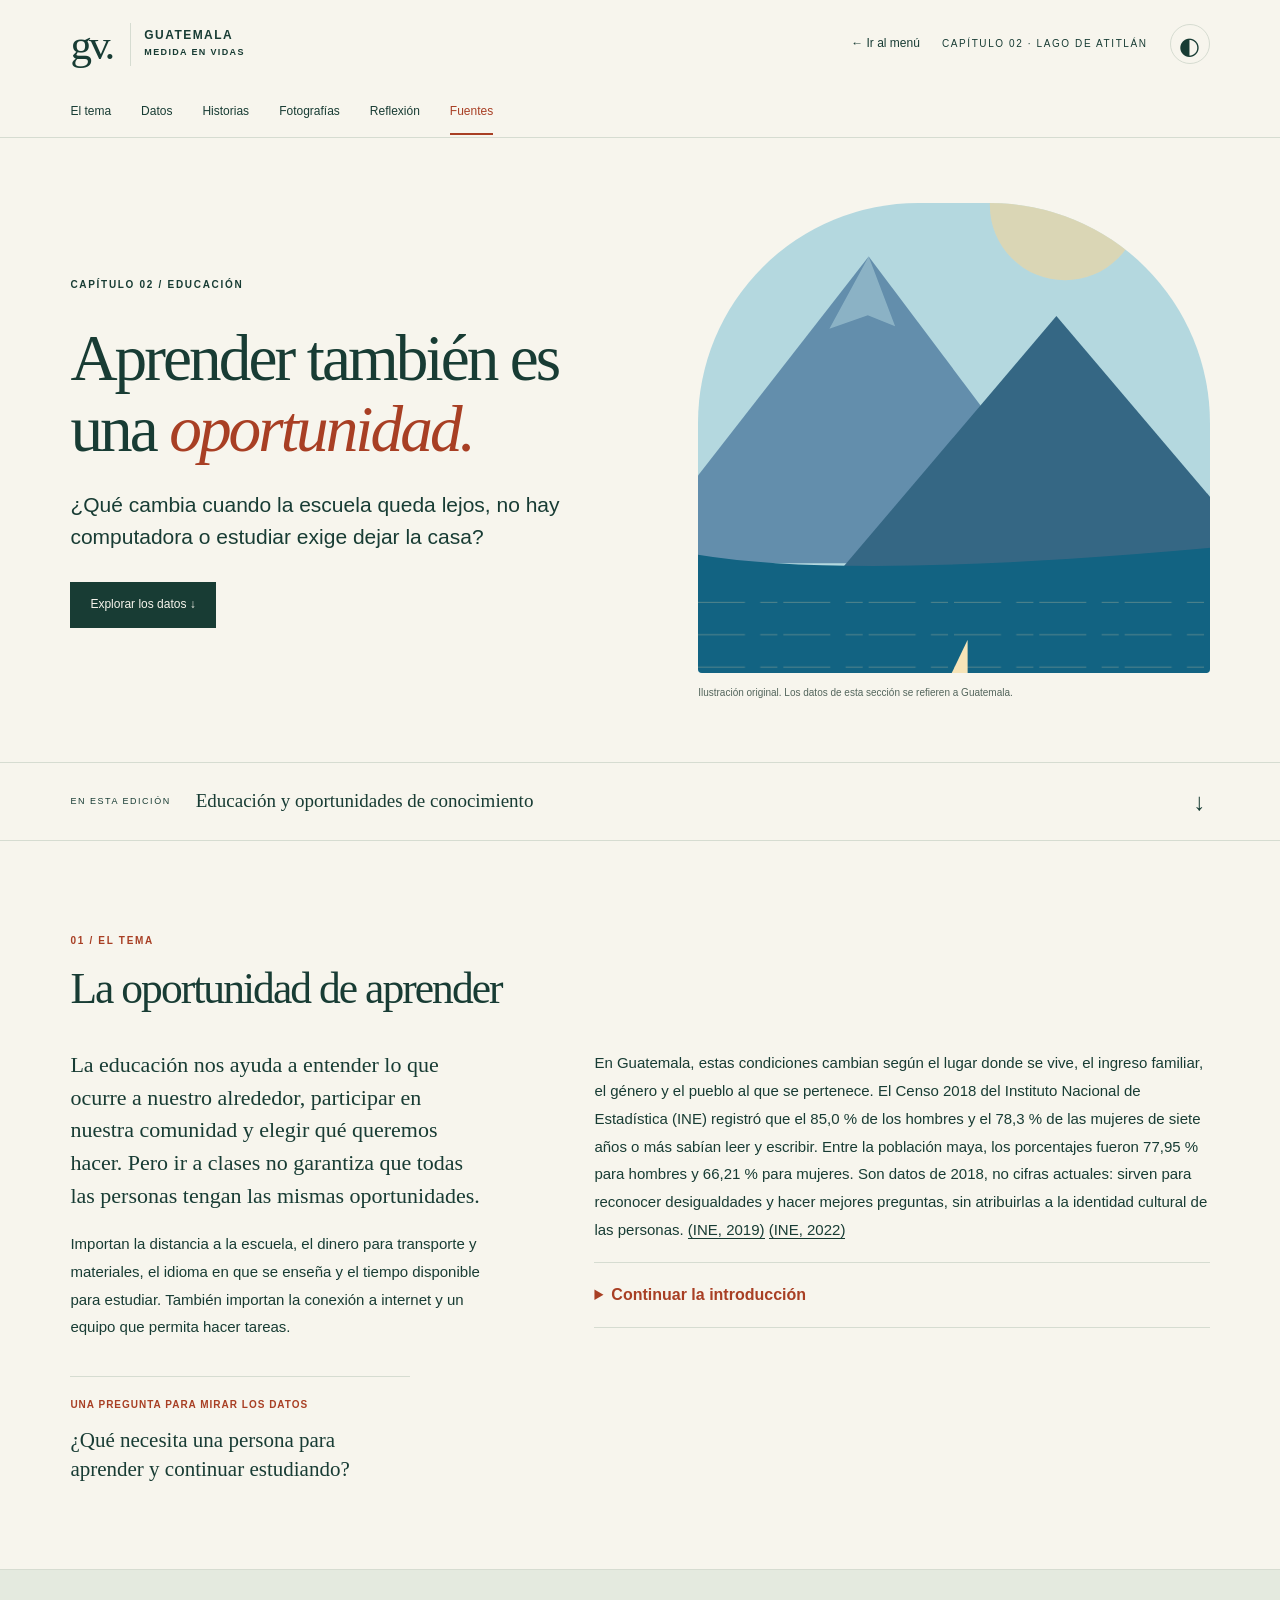
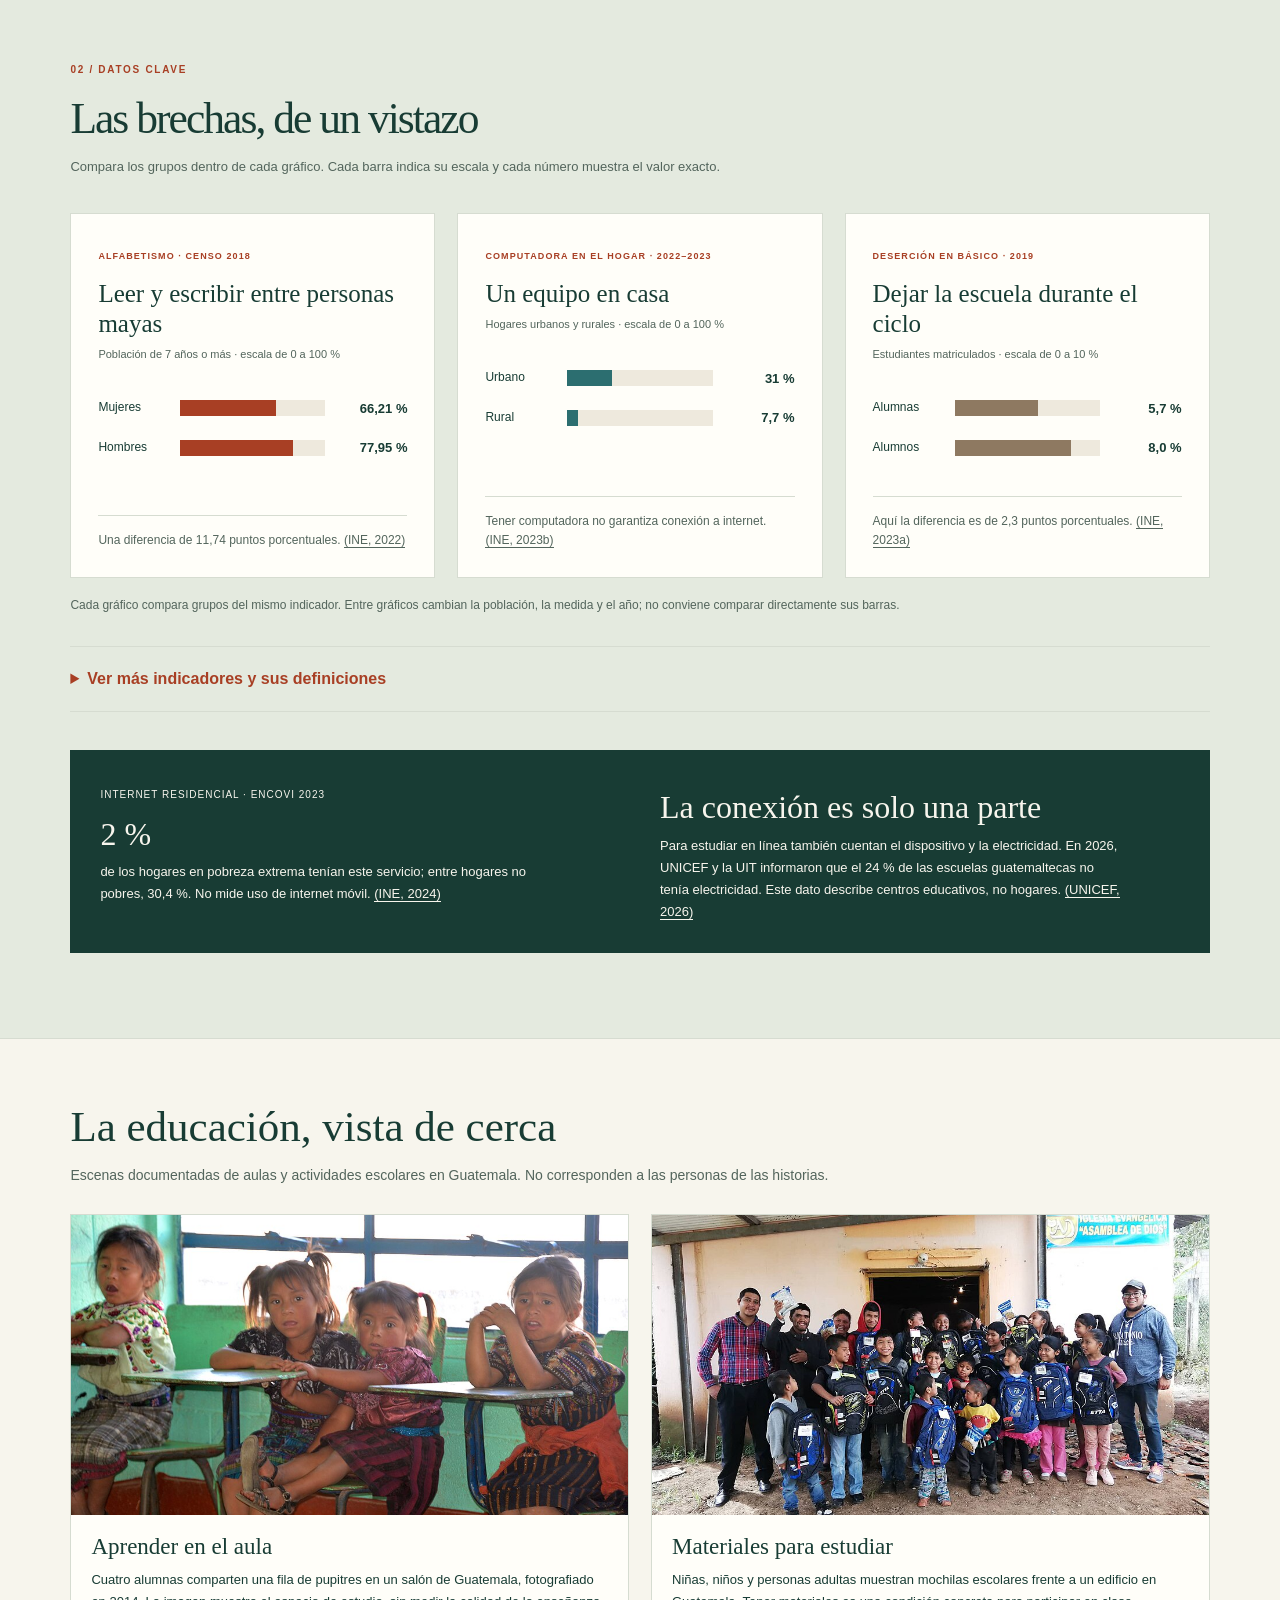
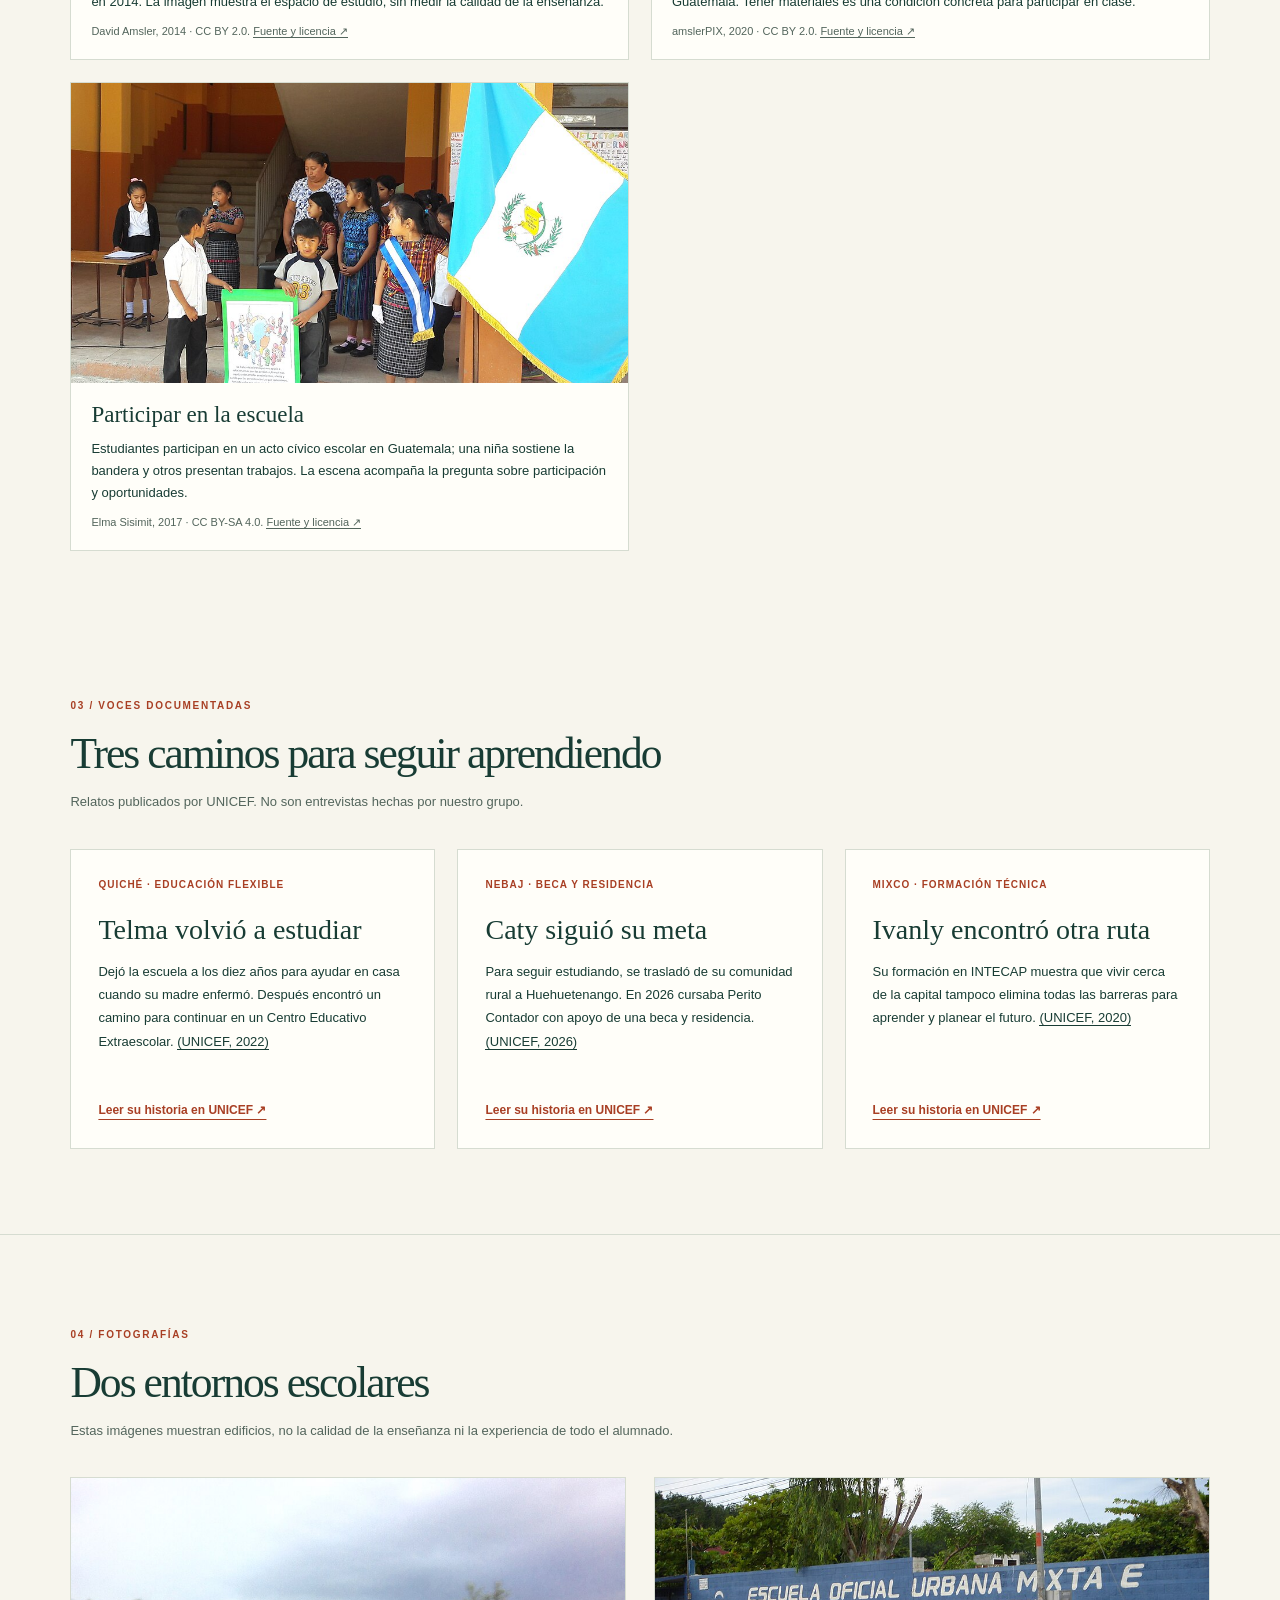
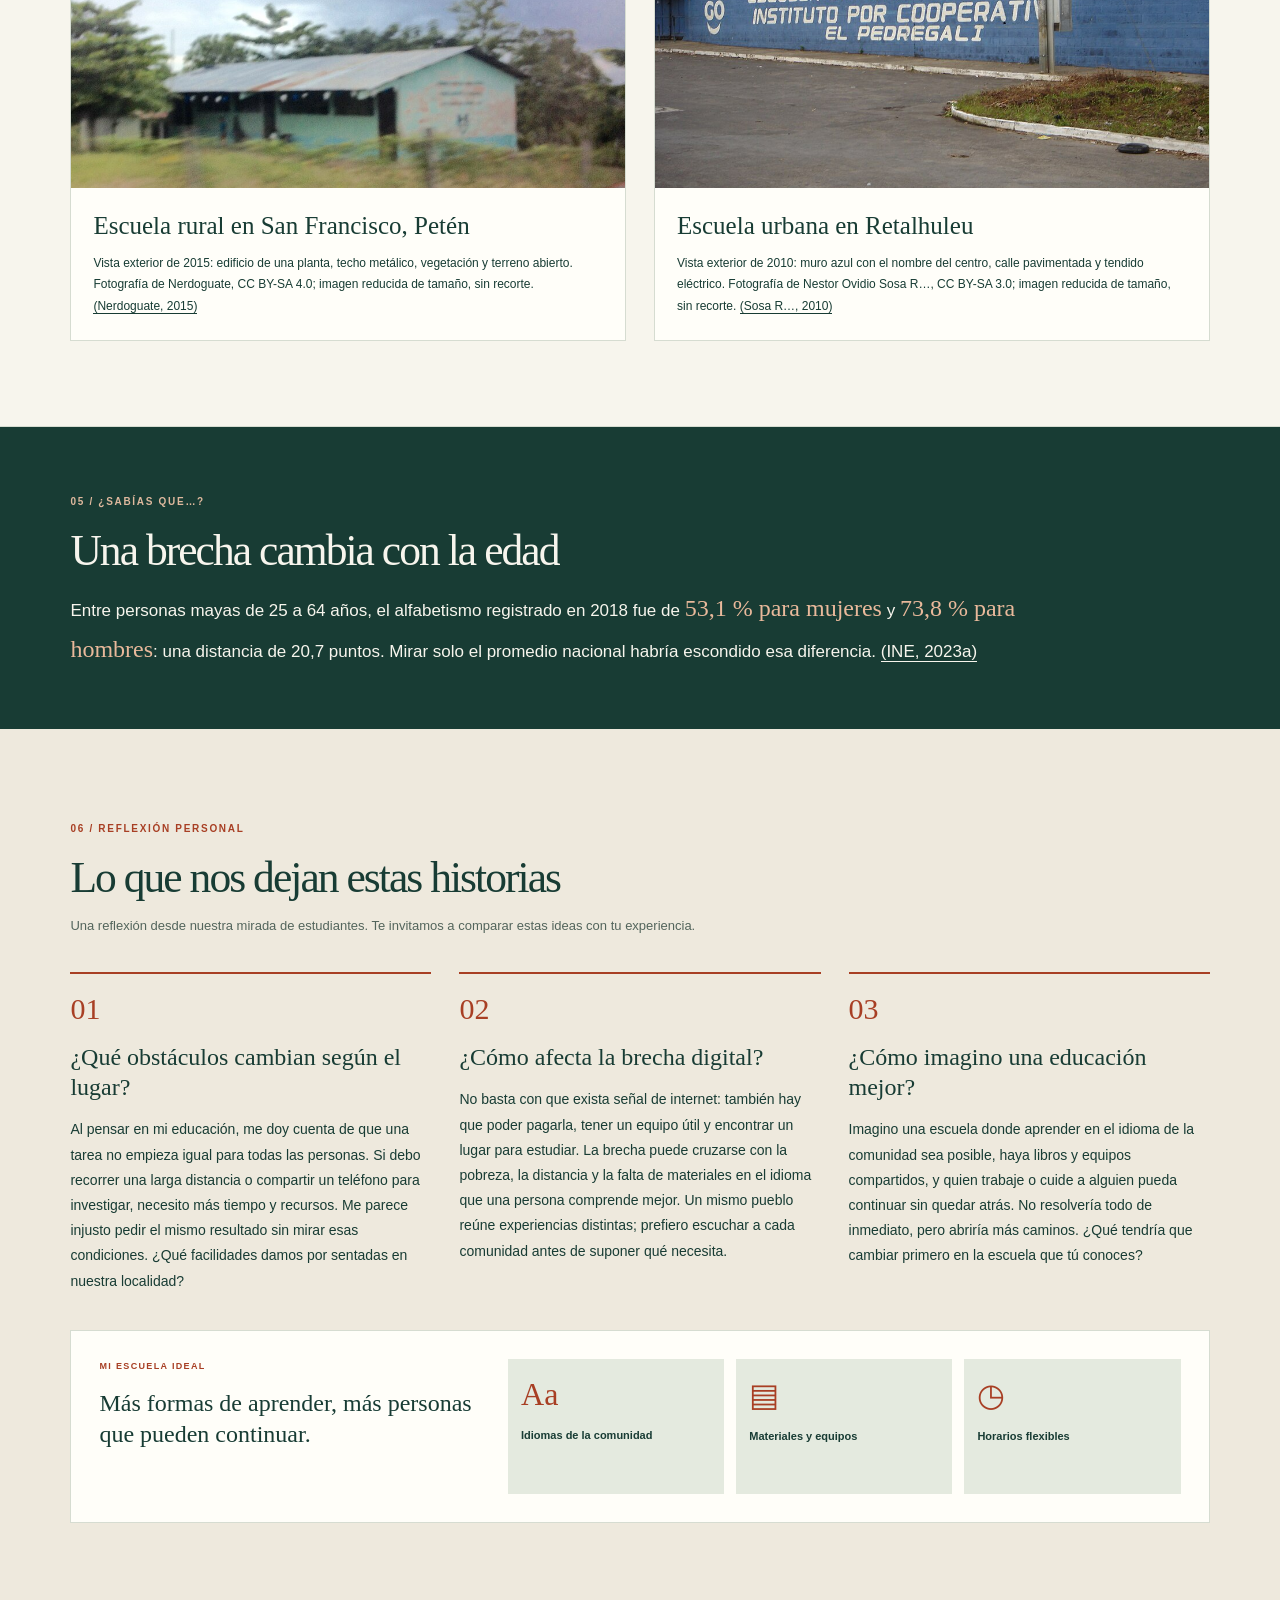
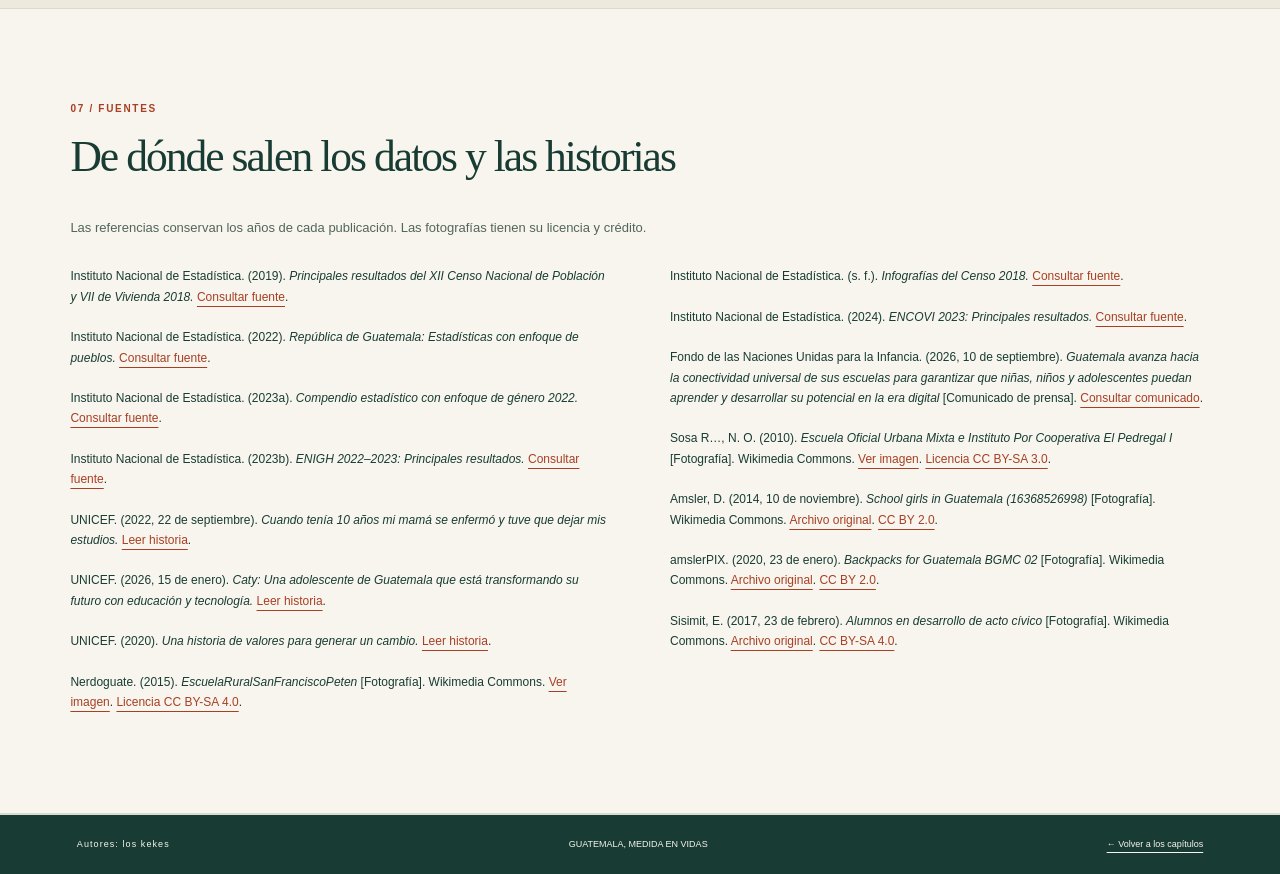
==== commit 3e065655: "Documentar y reemplazar fotografías sin autoría" ====
--- a/capitulo-2.html
+++ b/capitulo-2.html
@@ -24,11 +24,11 @@
 <figure aria-labelledby="chart-computer-title" class="comparison-chart"><figcaption><span>COMPUTADORA EN EL HOGAR · 2022–2023</span><h3 id="chart-computer-title">Un equipo en casa</h3><p>Hogares urbanos y rurales · escala de 0 a 100 %</p></figcaption><div aria-label="Hogares urbanos con computadora: 31 por ciento. Hogares rurales: 7,7 por ciento." class="chart-rows" role="img"><div class="chart-row"><span>Urbano</span><div class="chart-track"><span style="--value:31%"></span></div><strong>31 %</strong></div><div class="chart-row"><span>Rural</span><div class="chart-track"><span style="--value:7.7%"></span></div><strong>7,7 %</strong></div></div><p class="chart-note">Tener computadora no garantiza conexión a internet. <a class="citation" href="#ref-enigh">(INE, 2023b)</a></p></figure>
 <figure aria-labelledby="chart-dropout-title" class="comparison-chart"><figcaption><span>DESERCIÓN EN BÁSICO · 2019</span><h3 id="chart-dropout-title">Dejar la escuela durante el ciclo</h3><p>Estudiantes matriculados · escala de 0 a 10 %</p></figcaption><div aria-label="Escala de cero a diez por ciento. Alumnas: 5,7 por ciento. Alumnos: 8,0 por ciento." class="chart-rows" role="img"><div class="chart-row"><span>Alumnas</span><div class="chart-track"><span style="--value:57%"></span></div><strong>5,7 %</strong></div><div class="chart-row"><span>Alumnos</span><div class="chart-track"><span style="--value:80%"></span></div><strong>8,0 %</strong></div></div><p class="chart-note">Aquí la diferencia es de 2,3 puntos porcentuales. <a class="citation" href="#ref-genero">(INE, 2023a)</a></p></figure>
 </div><p class="data-caution">Cada gráfico compara grupos del mismo indicador. Entre gráficos cambian la población, la medida y el año; no conviene comparar directamente sus barras.</p><details class="data-more"><summary>Ver más indicadores y sus definiciones</summary><div class="table-scroll"><table><caption>Indicadores educativos seleccionados de Guatemala</caption><thead><tr><th scope="col">Indicador</th><th scope="col">Mujeres</th><th scope="col">Hombres</th><th scope="col">Año</th></tr></thead><tbody><tr><th scope="row">Alfabetismo, personas de 7 años o más</th><td>78,3 %</td><td>85,0 %</td><td>2018</td></tr><tr><th scope="row">Años promedio de estudio, personas de 7 años o más</th><td>5,3</td><td>5,8</td><td>2018</td></tr><tr><th scope="row">Deserción en primaria, estudiantes matriculados</th><td>3,9 %</td><td>4,5 %</td><td>2019</td></tr><tr><th scope="row">Deserción en básico, estudiantes matriculados</th><td>5,7 %</td><td>8,0 %</td><td>2019</td></tr></tbody></table></div><p>«Alfabetismo» significa saber leer y escribir. «Deserción» se refiere a dejar la escuela durante el ciclo escolar. <a class="citation" href="#ref-censo">(INE, 2019)</a> <a class="citation" href="#ref-genero">(INE, 2023a)</a> <a class="citation" href="#ref-infografias">(INE, s. f.)</a></p><div class="table-scroll"><table><caption>Alfabetismo por sexo y pueblo de pertenencia, personas de 7 años o más, 2018</caption><thead><tr><th scope="col">Pueblo</th><th scope="col">Mujeres</th><th scope="col">Hombres</th></tr></thead><tbody><tr><th scope="row">Maya</th><td>66,21 %</td><td>77,95 %</td></tr><tr><th scope="row">Garífuna</th><td>82,92 %</td><td>87,99 %</td></tr><tr><th scope="row">Xinka</th><td>76,24 %</td><td>82,14 %</td></tr><tr><th scope="row">Ladino</th><td>86,92 %</td><td>90,11 %</td></tr></tbody></table></div><p>Las categorías son las usadas por el INE en su tabulación del Censo 2018. <a class="citation" href="#ref-pueblos">(INE, 2022)</a></p></details><div class="digital-strip"><div><span>INTERNET RESIDENCIAL · ENCOVI 2023</span><strong>2 %</strong><p>de los hogares en pobreza extrema tenían este servicio; entre hogares no pobres, 30,4 %. No mide uso de internet móvil. <a class="citation" href="#ref-encovi">(INE, 2024)</a></p></div><div><strong>La conexión es solo una parte</strong><p>Para estudiar en línea también cuentan el dispositivo y la electricidad. En 2026, UNICEF y la UIT informaron que el 24 % de las escuelas guatemaltecas no tenía electricidad. Este dato describe centros educativos, no hogares. <a class="citation" href="#ref-conectividad">(UNICEF, 2026)</a></p></div></div></section>
-<section aria-label="Galería fotográfica temática" class="editorial-photos"><h2>La educación, vista de cerca</h2><p class="photo-intro">Dos fotografías que acompañan la lectura sobre las oportunidades educativas.</p><div class="editorial-photo-grid"><figure><img alt="Niñas trabajando en actividades escolares alrededor de una mesa." decoding="async" loading="lazy" src="assets/ninas-estudiando.jpg"/></figure><figure><img alt="Mujer acompañada de dos niñas con mochilas y útiles escolares." decoding="async" loading="lazy" src="assets/familia-y-educacion.jpg"/></figure></div></section>
+<section aria-label="Galería fotográfica con fuentes verificadas" class="editorial-photos"><h2>La educación, vista de cerca</h2><p class="photo-intro">Escenas documentadas de aulas y actividades escolares en Guatemala. No corresponden a las personas de las historias.</p><div class="editorial-photo-grid"><figure><img alt="Cuatro niñas sentadas en pupitres frente a ventanas de un aula guatemalteca." decoding="async" loading="lazy" src="assets/commons-escuela-ninas.jpg"/><figcaption><strong>Aprender en el aula</strong>Cuatro alumnas comparten una fila de pupitres en un salón de Guatemala, fotografiado en 2014. La imagen muestra el espacio de estudio, sin medir la calidad de la enseñanza.<small>David Amsler, 2014 · CC BY 2.0. <a class="citation" href="#ref-foto-ninas">Fuente y licencia ↗</a></small></figcaption></figure><figure><img alt="Grupo de niñas, niños y personas adultas con mochilas frente a un edificio." decoding="async" loading="lazy" src="assets/commons-mochilas-escolares.jpg"/><figcaption><strong>Materiales para estudiar</strong>Niñas, niños y personas adultas muestran mochilas escolares frente a un edificio en Guatemala. Tener materiales es una condición concreta para participar en clase.<small>amslerPIX, 2020 · CC BY 2.0. <a class="citation" href="#ref-foto-mochilas">Fuente y licencia ↗</a></small></figcaption></figure><figure><img alt="Alumnas y alumnos participan en un acto escolar junto a una bandera de Guatemala." decoding="async" loading="lazy" src="assets/commons-acto-civico.jpg"/><figcaption><strong>Participar en la escuela</strong>Estudiantes participan en un acto cívico escolar en Guatemala; una niña sostiene la bandera y otros presentan trabajos. La escena acompaña la pregunta sobre participación y oportunidades.<small>Elma Sisimit, 2017 · CC BY-SA 4.0. <a class="citation" href="#ref-foto-acto">Fuente y licencia ↗</a></small></figcaption></figure></div></section>
 <section class="edu-section" id="historias"><div class="section-top"><span>03 / VOCES DOCUMENTADAS</span><h2>Tres caminos para seguir aprendiendo</h2><p>Relatos publicados por UNICEF. No son entrevistas hechas por nuestro grupo.</p></div><div class="story-grid"><article><span>QUICHÉ · EDUCACIÓN FLEXIBLE</span><h3>Telma volvió a estudiar</h3><p>Dejó la escuela a los diez años para ayudar en casa cuando su madre enfermó. Después encontró un camino para continuar en un Centro Educativo Extraescolar. <a class="citation" href="#ref-telma">(UNICEF, 2022)</a></p><a href="https://www.unicef.org/guatemala/historias/cuando-ten%C3%ADa-10-a%C3%B1os-mi-mam%C3%A1-se-enferm%C3%B3-y-tuve-que-dejar-mis-estudios%C2%A8">Leer su historia en UNICEF ↗</a></article><article><span>NEBAJ · BECA Y RESIDENCIA</span><h3>Caty siguió su meta</h3><p>Para seguir estudiando, se trasladó de su comunidad rural a Huehuetenango. En 2026 cursaba Perito Contador con apoyo de una beca y residencia. <a class="citation" href="#ref-caty">(UNICEF, 2026)</a></p><a href="https://www.unicef.org/guatemala/historias/caty-una-adolescente-de-guatemala-que-est%C3%A1-transformando-su-futuro-con-educaci%C3%B3n-y">Leer su historia en UNICEF ↗</a></article><article><span>MIXCO · FORMACIÓN TÉCNICA</span><h3>Ivanly encontró otra ruta</h3><p>Su formación en INTECAP muestra que vivir cerca de la capital tampoco elimina todas las barreras para aprender y planear el futuro. <a class="citation" href="#ref-ivanly">(UNICEF, 2020)</a></p><a href="https://www.unicef.org/guatemala/historias/una-historia-de-valores-para-generar-un-cambio">Leer su historia en UNICEF ↗</a></article></div></section>
 <section class="edu-section" id="fotografias"><div class="section-top"><span>04 / FOTOGRAFÍAS</span><h2>Dos entornos escolares</h2><p>Estas imágenes muestran edificios, no la calidad de la enseñanza ni la experiencia de todo el alumnado.</p></div><div class="photo-grid"><figure><img alt="Escuela rural de una planta con paredes verde claro, techo metálico y vegetación alrededor" height="702" loading="lazy" src="assets/educacion-rural-peten.jpg" width="960"/><figcaption><strong>Escuela rural en San Francisco, Petén</strong><span>Vista exterior de 2015: edificio de una planta, techo metálico, vegetación y terreno abierto. Fotografía de Nerdoguate, CC BY-SA 4.0; imagen reducida de tamaño, sin recorte. <a class="citation" href="#ref-foto-rural">(Nerdoguate, 2015)</a></span></figcaption></figure><figure><img alt="Muro azul con el nombre de la Escuela Oficial Urbana Mixta El Pedregal I, junto a una calle pavimentada" height="720" loading="lazy" src="assets/educacion-urbana-retalhuleu.jpg" width="960"/><figcaption><strong>Escuela urbana en Retalhuleu</strong><span>Vista exterior de 2010: muro azul con el nombre del centro, calle pavimentada y tendido eléctrico. Fotografía de Nestor Ovidio Sosa R…, CC BY-SA 3.0; imagen reducida de tamaño, sin recorte. <a class="citation" href="#ref-foto-urbana">(Sosa R…, 2010)</a></span></figcaption></figure></div></section>
 <aside class="did-you-know"><span>05 / ¿SABÍAS QUE…?</span><h2>Una brecha cambia con la edad</h2><p>Entre personas mayas de 25 a 64 años, el alfabetismo registrado en 2018 fue de <strong>53,1 % para mujeres</strong> y <strong>73,8 % para hombres</strong>: una distancia de 20,7 puntos. Mirar solo el promedio nacional habría escondido esa diferencia. <a class="citation" href="#ref-genero">(INE, 2023a)</a></p></aside>
-<section aria-label="Galería fotográfica temática" class="editorial-photos"><h2>Aprender y construir oportunidades</h2><p class="photo-intro">Las experiencias de jóvenes permiten pensar en el valor de continuar aprendiendo.</p><div class="editorial-photo-grid"><figure><img alt="Jóvenes participando en una actividad educativa y comunitaria." decoding="async" loading="lazy" src="assets/juventud-comunidad.jpg"/></figure><figure><img alt="Joven en una ceremonia comunitaria de reconocimiento." decoding="async" loading="lazy" src="assets/joven-reintegracion.jpg"/></figure></div></section>
+
 <section class="edu-section" id="reflexion"><div class="section-top"><span>06 / REFLEXIÓN PERSONAL</span><h2>Lo que nos dejan estas historias</h2><p>Una reflexión desde nuestra mirada de estudiantes. Te invitamos a comparar estas ideas con tu experiencia.</p></div><div class="question-list">
 <article><b>01</b><h3>¿Qué obstáculos cambian según el lugar?</h3><p>Al pensar en mi educación, me doy cuenta de que una tarea no empieza igual para todas las personas. Si debo recorrer una larga distancia o compartir un teléfono para investigar, necesito más tiempo y recursos. Me parece injusto pedir el mismo resultado sin mirar esas condiciones. ¿Qué facilidades damos por sentadas en nuestra localidad?</p></article>
 <article><b>02</b><h3>¿Cómo afecta la brecha digital?</h3><p>No basta con que exista señal de internet: también hay que poder pagarla, tener un equipo útil y encontrar un lugar para estudiar. La brecha puede cruzarse con la pobreza, la distancia y la falta de materiales en el idioma que una persona comprende mejor. Un mismo pueblo reúne experiencias distintas; prefiero escuchar a cada comunidad antes de suponer qué necesita.</p></article>
@@ -47,6 +47,9 @@
 <li id="ref-encovi">Instituto Nacional de Estadística. (2024). <cite>ENCOVI 2023: Principales resultados.</cite> <a href="https://www.ine.gob.gt/sistema/uploads/2024/08/22/20240822115045oP9hz3bt6r44qxs2amGK6YQqIpGhNdg0.pdf">Consultar fuente</a>.</li>
 <li id="ref-conectividad">Fondo de las Naciones Unidas para la Infancia. (2026, 10 de septiembre). <cite>Guatemala avanza hacia la conectividad universal de sus escuelas para garantizar que niñas, niños y adolescentes puedan aprender y desarrollar su potencial en la era digital</cite> [Comunicado de prensa]. <a href="https://www.unicef.org/guatemala/comunicados-prensa/guatemala-avanza-hacia-la-conectividad-universal-de-sus-escuelas-para-garantizar">Consultar comunicado</a>.</li>
 <li id="ref-foto-urbana">Sosa R…, N. O. (2010). <cite>Escuela Oficial Urbana Mixta e Instituto Por Cooperativa El Pedregal I</cite> [Fotografía]. Wikimedia Commons. <a href="https://commons.wikimedia.org/wiki/File:Escuela_Oficial_Urbana_Mixta_e_Instituto_Por_Cooperativa_El_Pedregal_I_-_panoramio.jpg">Ver imagen</a>. <a href="https://creativecommons.org/licenses/by-sa/3.0/">Licencia CC BY-SA 3.0</a>.</li>
+<li id="ref-foto-ninas">Amsler, D. (2014, 10 de noviembre). <cite>School girls in Guatemala (16368526998)</cite> [Fotografía]. Wikimedia Commons. <a href="https://commons.wikimedia.org/wiki/File:School_girls_in_Guatemala_(16368526998).jpg">Archivo original</a>. <a href="https://creativecommons.org/licenses/by/2.0/">CC BY 2.0</a>.</li>
+<li id="ref-foto-mochilas">amslerPIX. (2020, 23 de enero). <cite>Backpacks for Guatemala BGMC 02</cite> [Fotografía]. Wikimedia Commons. <a href="https://commons.wikimedia.org/wiki/File:Backpacks_for_Guatemala_BGMC_02.jpg">Archivo original</a>. <a href="https://creativecommons.org/licenses/by/2.0/">CC BY 2.0</a>.</li>
+<li id="ref-foto-acto">Sisimit, E. (2017, 23 de febrero). <cite>Alumnos en desarrollo de acto cívico</cite> [Fotografía]. Wikimedia Commons. <a href="https://commons.wikimedia.org/wiki/File:Alumnos_en_desarrollo_de_acto_c%C3%ADvico.jpg">Archivo original</a>. <a href="https://creativecommons.org/licenses/by-sa/4.0/">CC BY-SA 4.0</a>.</li>
 </ul></section>
 </main><footer class="contents-footer education-footer"><span>Autores: los kekes</span><span>GUATEMALA, MEDIDA EN VIDAS</span><a href="menu.html">← Volver a los capítulos</a></footer>
 </body></html>
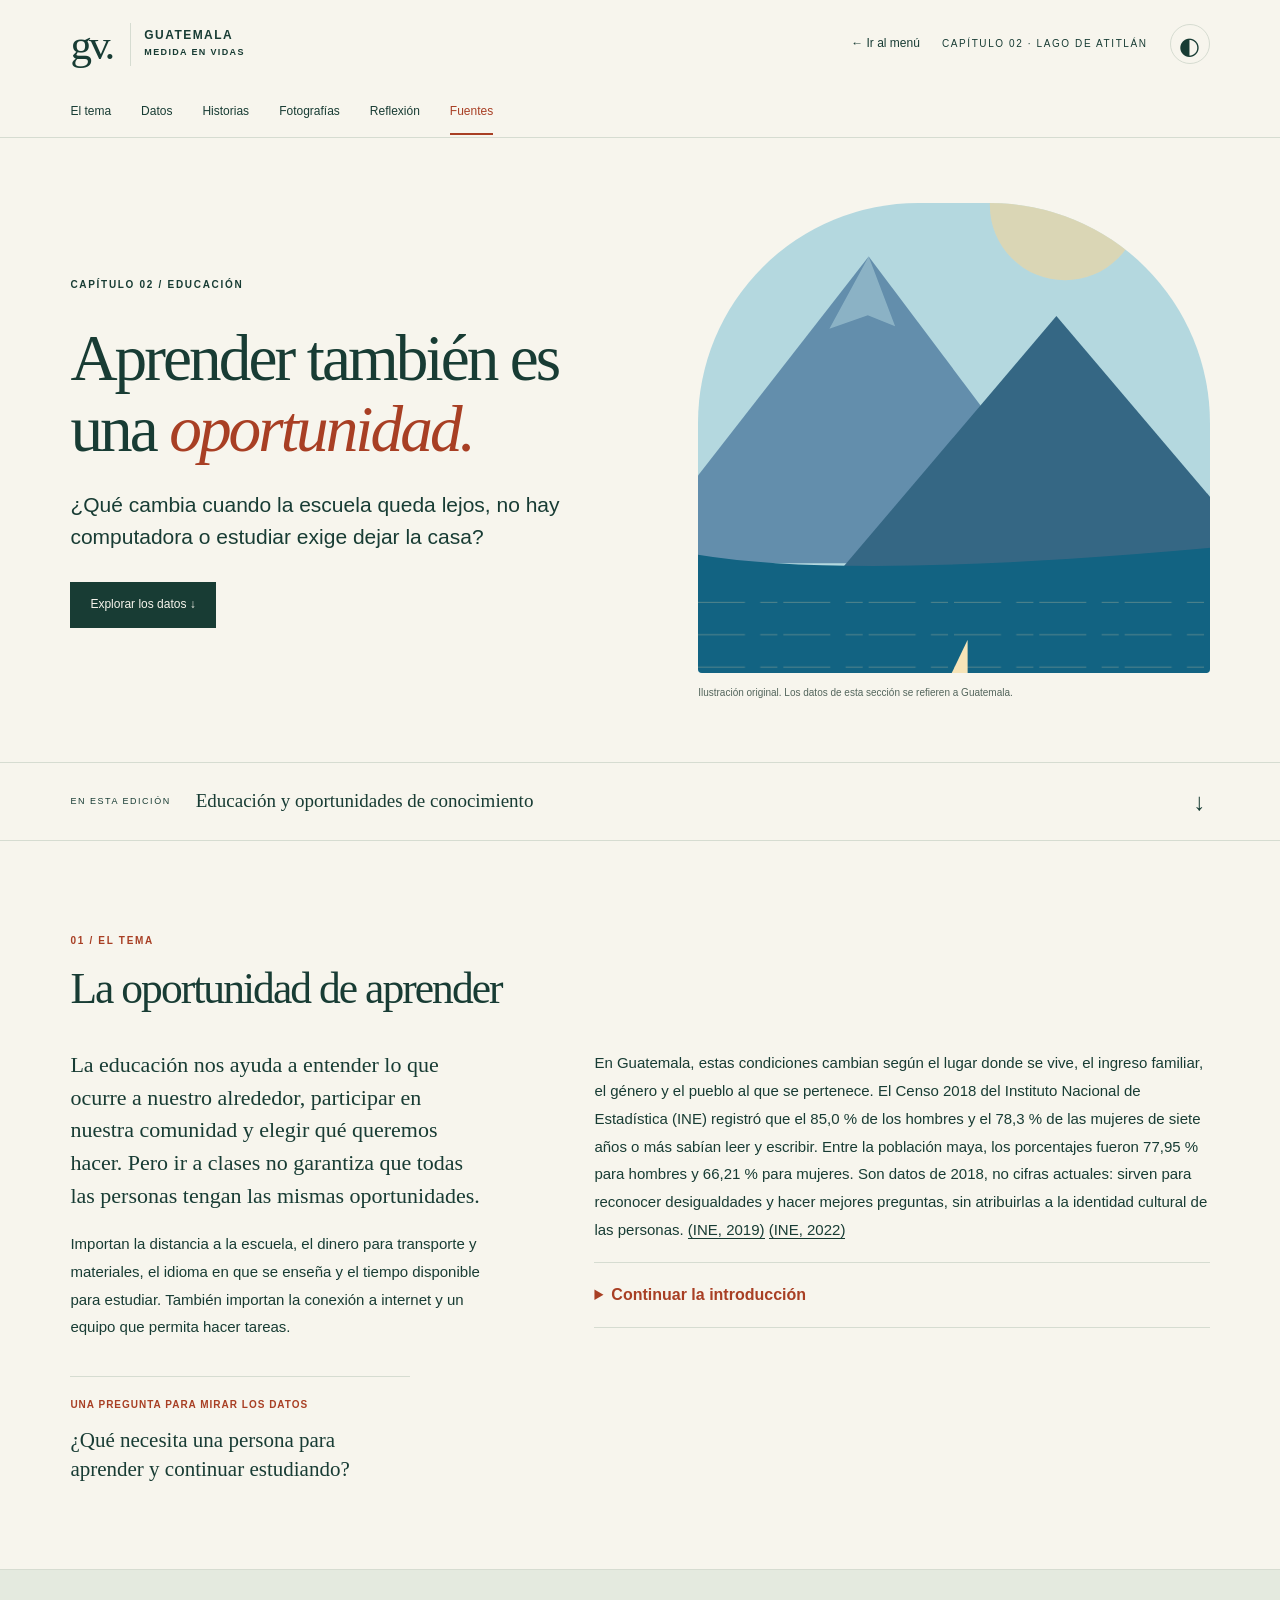
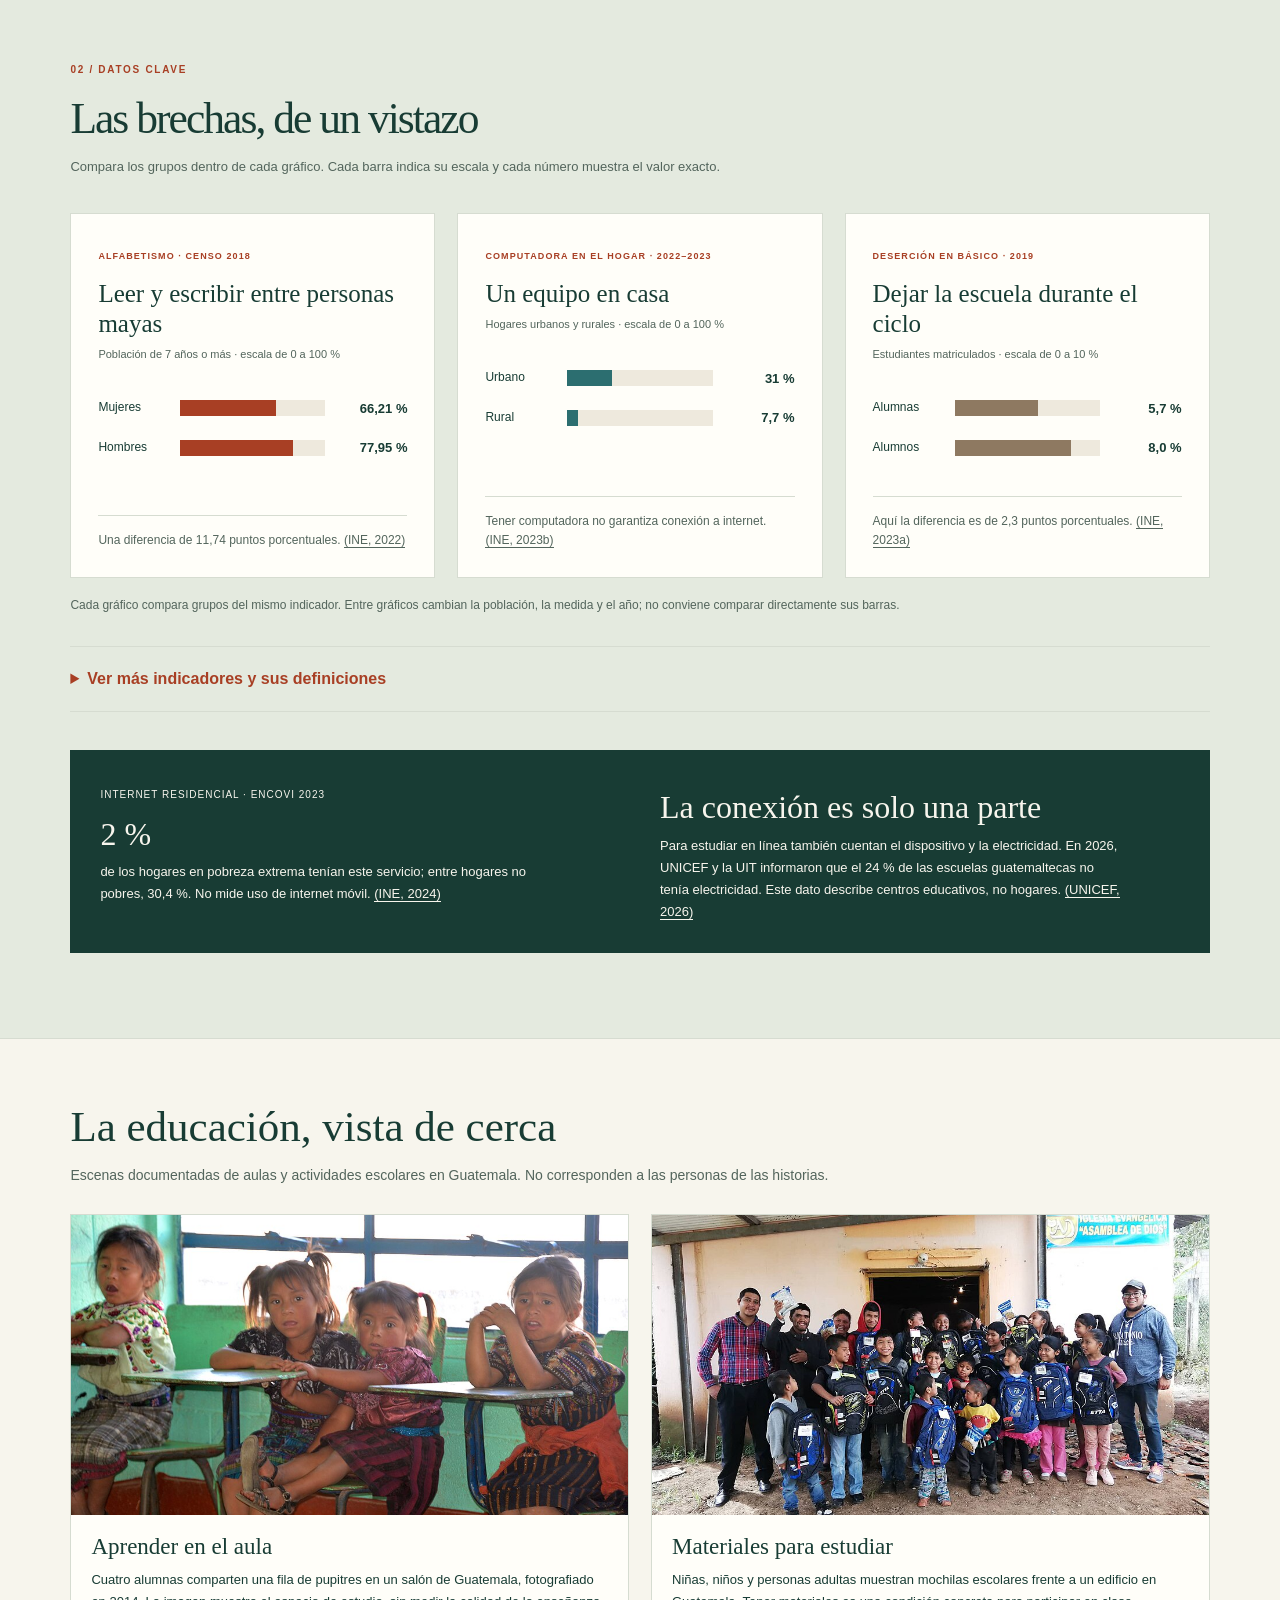
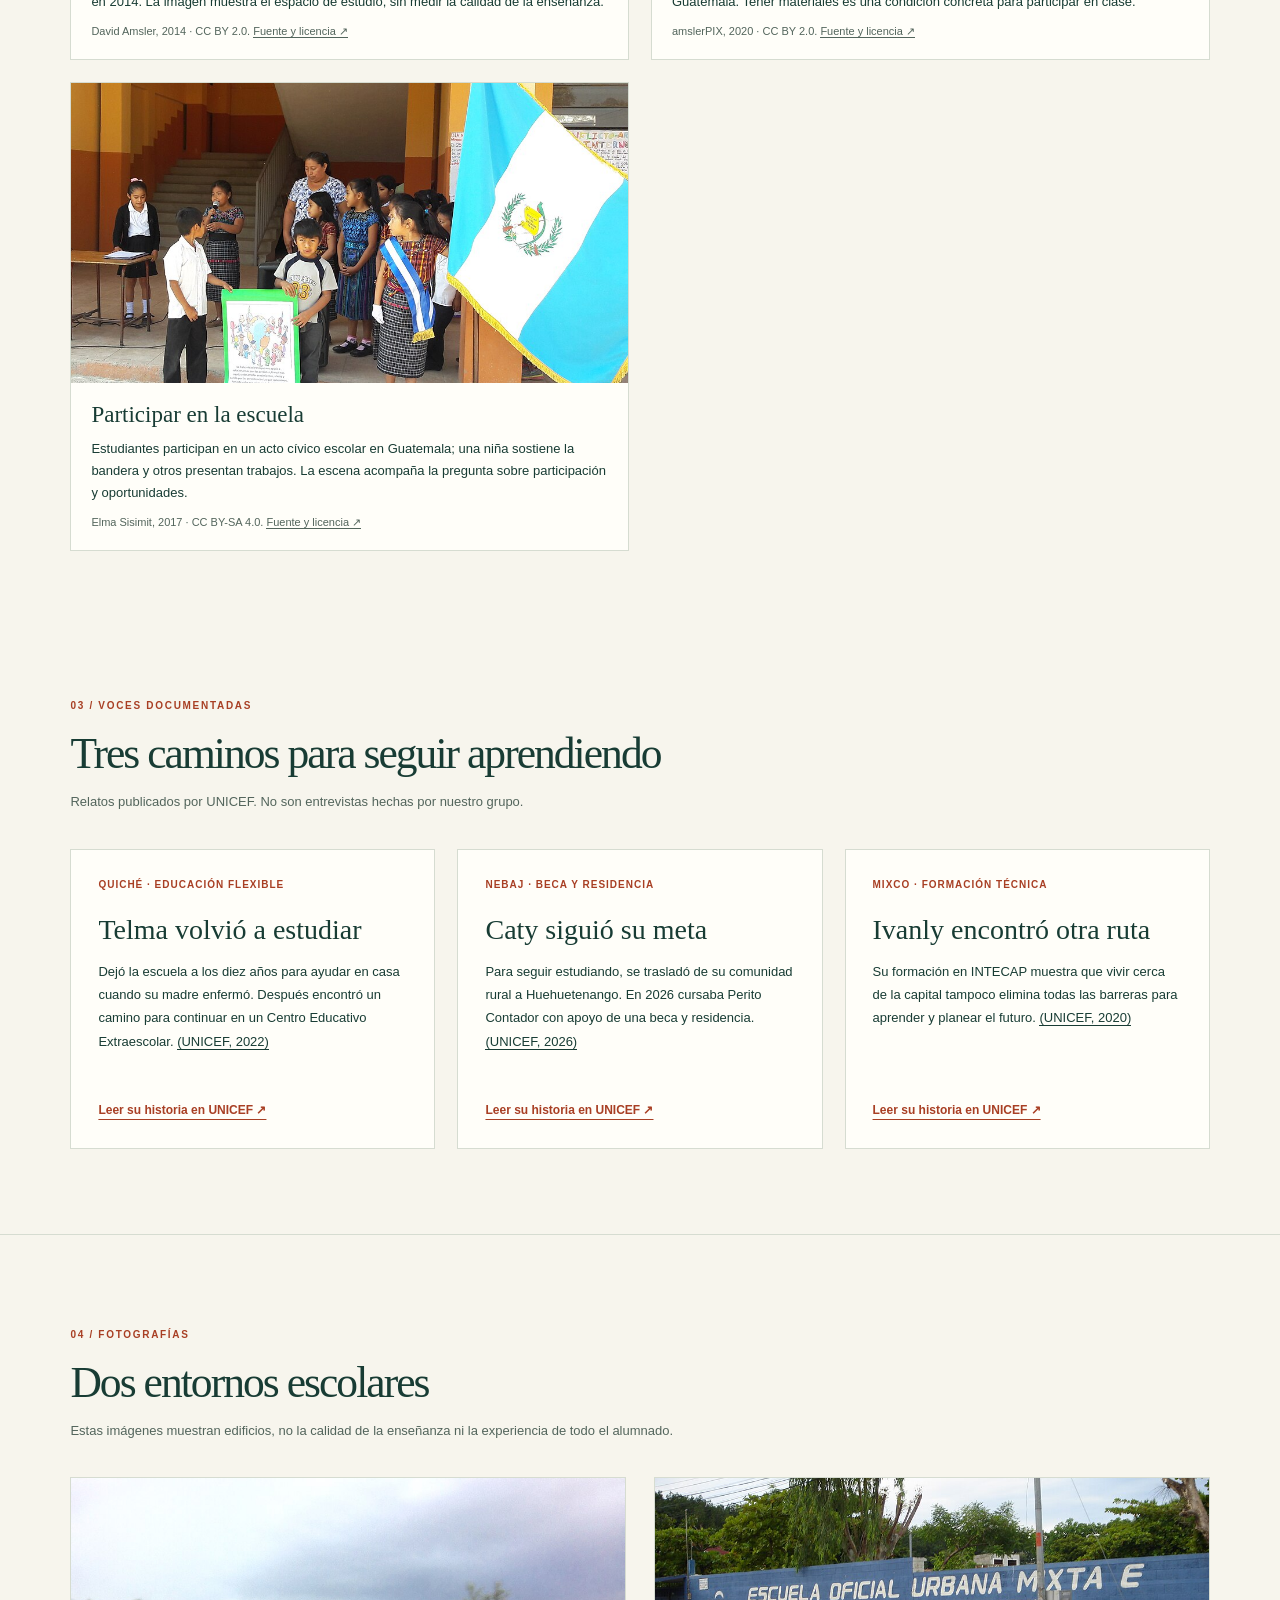
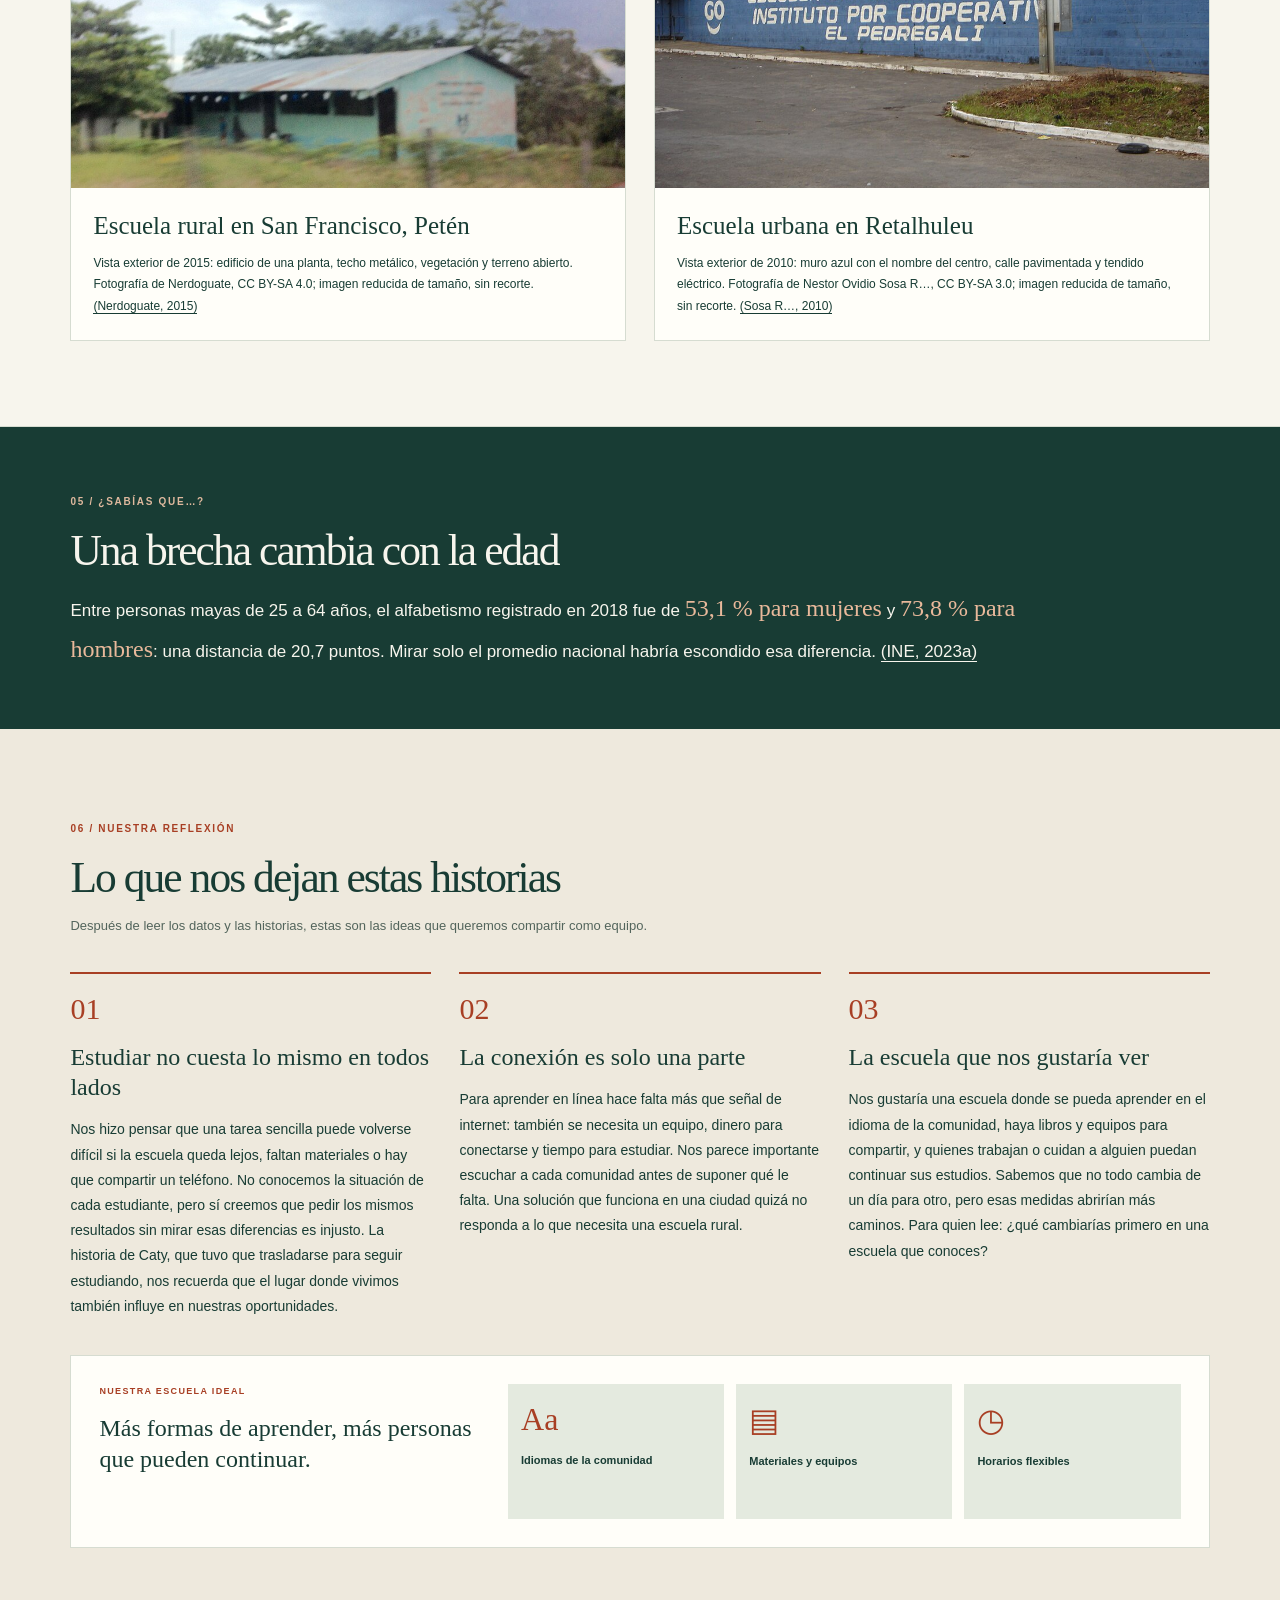
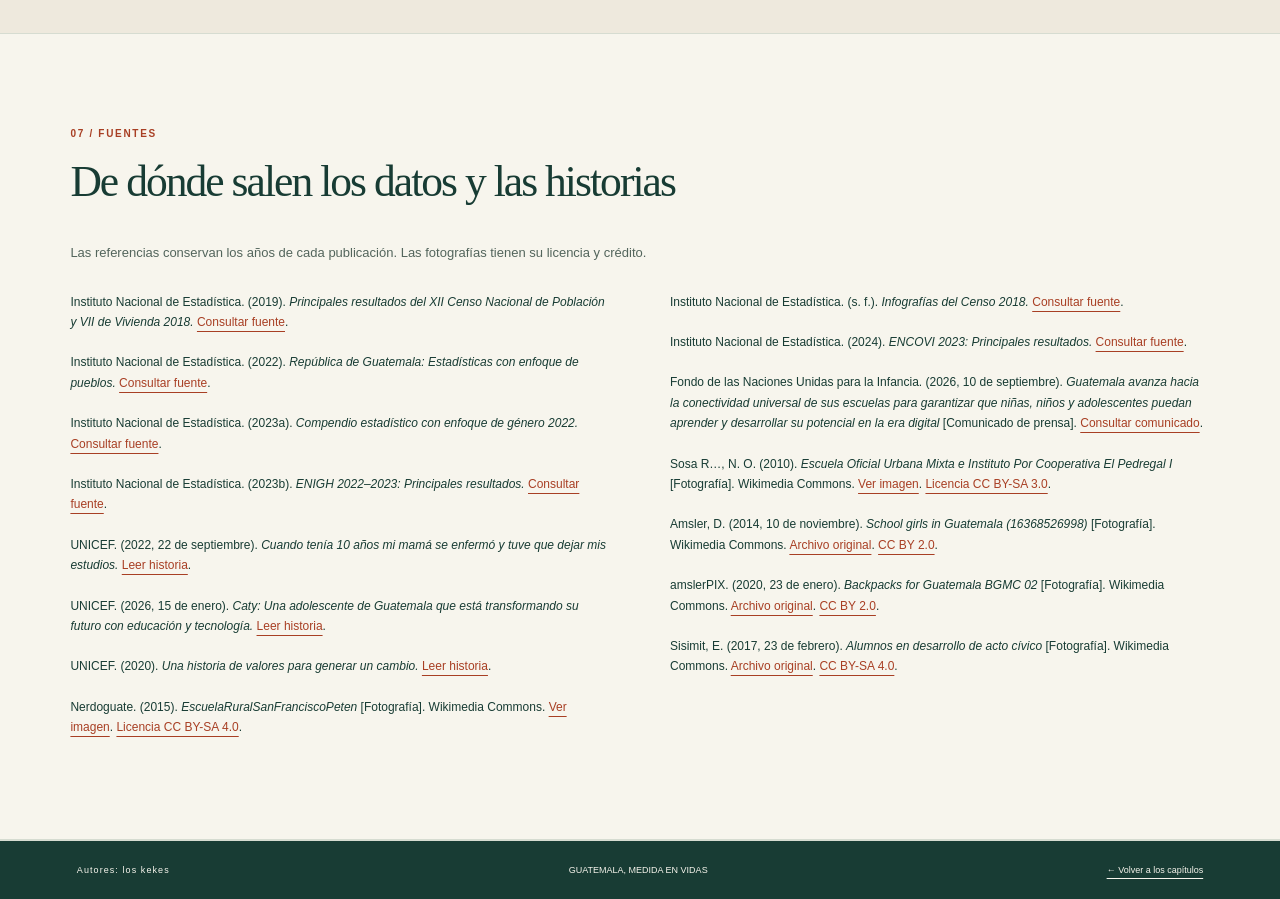
==== commit eba39e7f: "Reescribir reflexiones con voz del equipo" ====
--- a/capitulo-2.html
+++ b/capitulo-2.html
@@ -29,11 +29,11 @@
 <section class="edu-section" id="fotografias"><div class="section-top"><span>04 / FOTOGRAFÍAS</span><h2>Dos entornos escolares</h2><p>Estas imágenes muestran edificios, no la calidad de la enseñanza ni la experiencia de todo el alumnado.</p></div><div class="photo-grid"><figure><img alt="Escuela rural de una planta con paredes verde claro, techo metálico y vegetación alrededor" height="702" loading="lazy" src="assets/educacion-rural-peten.jpg" width="960"/><figcaption><strong>Escuela rural en San Francisco, Petén</strong><span>Vista exterior de 2015: edificio de una planta, techo metálico, vegetación y terreno abierto. Fotografía de Nerdoguate, CC BY-SA 4.0; imagen reducida de tamaño, sin recorte. <a class="citation" href="#ref-foto-rural">(Nerdoguate, 2015)</a></span></figcaption></figure><figure><img alt="Muro azul con el nombre de la Escuela Oficial Urbana Mixta El Pedregal I, junto a una calle pavimentada" height="720" loading="lazy" src="assets/educacion-urbana-retalhuleu.jpg" width="960"/><figcaption><strong>Escuela urbana en Retalhuleu</strong><span>Vista exterior de 2010: muro azul con el nombre del centro, calle pavimentada y tendido eléctrico. Fotografía de Nestor Ovidio Sosa R…, CC BY-SA 3.0; imagen reducida de tamaño, sin recorte. <a class="citation" href="#ref-foto-urbana">(Sosa R…, 2010)</a></span></figcaption></figure></div></section>
 <aside class="did-you-know"><span>05 / ¿SABÍAS QUE…?</span><h2>Una brecha cambia con la edad</h2><p>Entre personas mayas de 25 a 64 años, el alfabetismo registrado en 2018 fue de <strong>53,1 % para mujeres</strong> y <strong>73,8 % para hombres</strong>: una distancia de 20,7 puntos. Mirar solo el promedio nacional habría escondido esa diferencia. <a class="citation" href="#ref-genero">(INE, 2023a)</a></p></aside>
 
-<section class="edu-section" id="reflexion"><div class="section-top"><span>06 / REFLEXIÓN PERSONAL</span><h2>Lo que nos dejan estas historias</h2><p>Una reflexión desde nuestra mirada de estudiantes. Te invitamos a comparar estas ideas con tu experiencia.</p></div><div class="question-list">
-<article><b>01</b><h3>¿Qué obstáculos cambian según el lugar?</h3><p>Al pensar en mi educación, me doy cuenta de que una tarea no empieza igual para todas las personas. Si debo recorrer una larga distancia o compartir un teléfono para investigar, necesito más tiempo y recursos. Me parece injusto pedir el mismo resultado sin mirar esas condiciones. ¿Qué facilidades damos por sentadas en nuestra localidad?</p></article>
-<article><b>02</b><h3>¿Cómo afecta la brecha digital?</h3><p>No basta con que exista señal de internet: también hay que poder pagarla, tener un equipo útil y encontrar un lugar para estudiar. La brecha puede cruzarse con la pobreza, la distancia y la falta de materiales en el idioma que una persona comprende mejor. Un mismo pueblo reúne experiencias distintas; prefiero escuchar a cada comunidad antes de suponer qué necesita.</p></article>
-<article><b>03</b><h3>¿Cómo imagino una educación mejor?</h3><p>Imagino una escuela donde aprender en el idioma de la comunidad sea posible, haya libros y equipos compartidos, y quien trabaje o cuide a alguien pueda continuar sin quedar atrás. No resolvería todo de inmediato, pero abriría más caminos. ¿Qué tendría que cambiar primero en la escuela que tú conoces?</p></article>
-</div><div class="ideal-school"><div class="ideal-school-title"><span>MI ESCUELA IDEAL</span><strong>Más formas de aprender, más personas que pueden continuar.</strong></div><div aria-label="Ilustración de tres propuestas: idiomas de la comunidad, materiales y equipos compartidos, horarios flexibles" class="ideal-school-grid" role="img"><div><span aria-hidden="true">Aa</span><b>Idiomas de la comunidad</b></div><div><span aria-hidden="true">▤</span><b>Materiales y equipos</b></div><div><span aria-hidden="true">◷</span><b>Horarios flexibles</b></div></div></div></section>
+<section class="edu-section" id="reflexion"><div class="section-top"><span>06 / NUESTRA REFLEXIÓN</span><h2>Lo que nos dejan estas historias</h2><p>Después de leer los datos y las historias, estas son las ideas que queremos compartir como equipo.</p></div><div class="question-list">
+<article><b>01</b><h3>Estudiar no cuesta lo mismo en todos lados</h3><p>Nos hizo pensar que una tarea sencilla puede volverse difícil si la escuela queda lejos, faltan materiales o hay que compartir un teléfono. No conocemos la situación de cada estudiante, pero sí creemos que pedir los mismos resultados sin mirar esas diferencias es injusto. La historia de Caty, que tuvo que trasladarse para seguir estudiando, nos recuerda que el lugar donde vivimos también influye en nuestras oportunidades.</p></article>
+<article><b>02</b><h3>La conexión es solo una parte</h3><p>Para aprender en línea hace falta más que señal de internet: también se necesita un equipo, dinero para conectarse y tiempo para estudiar. Nos parece importante escuchar a cada comunidad antes de suponer qué le falta. Una solución que funciona en una ciudad quizá no responda a lo que necesita una escuela rural.</p></article>
+<article><b>03</b><h3>La escuela que nos gustaría ver</h3><p>Nos gustaría una escuela donde se pueda aprender en el idioma de la comunidad, haya libros y equipos para compartir, y quienes trabajan o cuidan a alguien puedan continuar sus estudios. Sabemos que no todo cambia de un día para otro, pero esas medidas abrirían más caminos. Para quien lee: ¿qué cambiarías primero en una escuela que conoces?</p></article>
+</div><div class="ideal-school"><div class="ideal-school-title"><span>NUESTRA ESCUELA IDEAL</span><strong>Más formas de aprender, más personas que pueden continuar.</strong></div><div aria-label="Ilustración de tres propuestas: idiomas de la comunidad, materiales y equipos compartidos, horarios flexibles" class="ideal-school-grid" role="img"><div><span aria-hidden="true">Aa</span><b>Idiomas de la comunidad</b></div><div><span aria-hidden="true">▤</span><b>Materiales y equipos</b></div><div><span aria-hidden="true">◷</span><b>Horarios flexibles</b></div></div></div></section>
 <section class="edu-section references" id="referencias"><div class="section-top"><span>07 / FUENTES</span><h2>De dónde salen los datos y las historias</h2></div><p>Las referencias conservan los años de cada publicación. Las fotografías tienen su licencia y crédito.</p><ul>
 <li id="ref-censo">Instituto Nacional de Estadística. (2019). <cite>Principales resultados del XII Censo Nacional de Población y VII de Vivienda 2018.</cite> <a href="https://censo2018.ine.gob.gt/archivos/Principales_resultados_Censo2018.pdf">Consultar fuente</a>.</li>
 <li id="ref-pueblos">Instituto Nacional de Estadística. (2022). <cite>República de Guatemala: Estadísticas con enfoque de pueblos.</cite> <a href="https://www.ine.gob.gt/ine/wp-content/uploads/2022/07/Republica-de-Guatemala.pdf">Consultar fuente</a>.</li>
